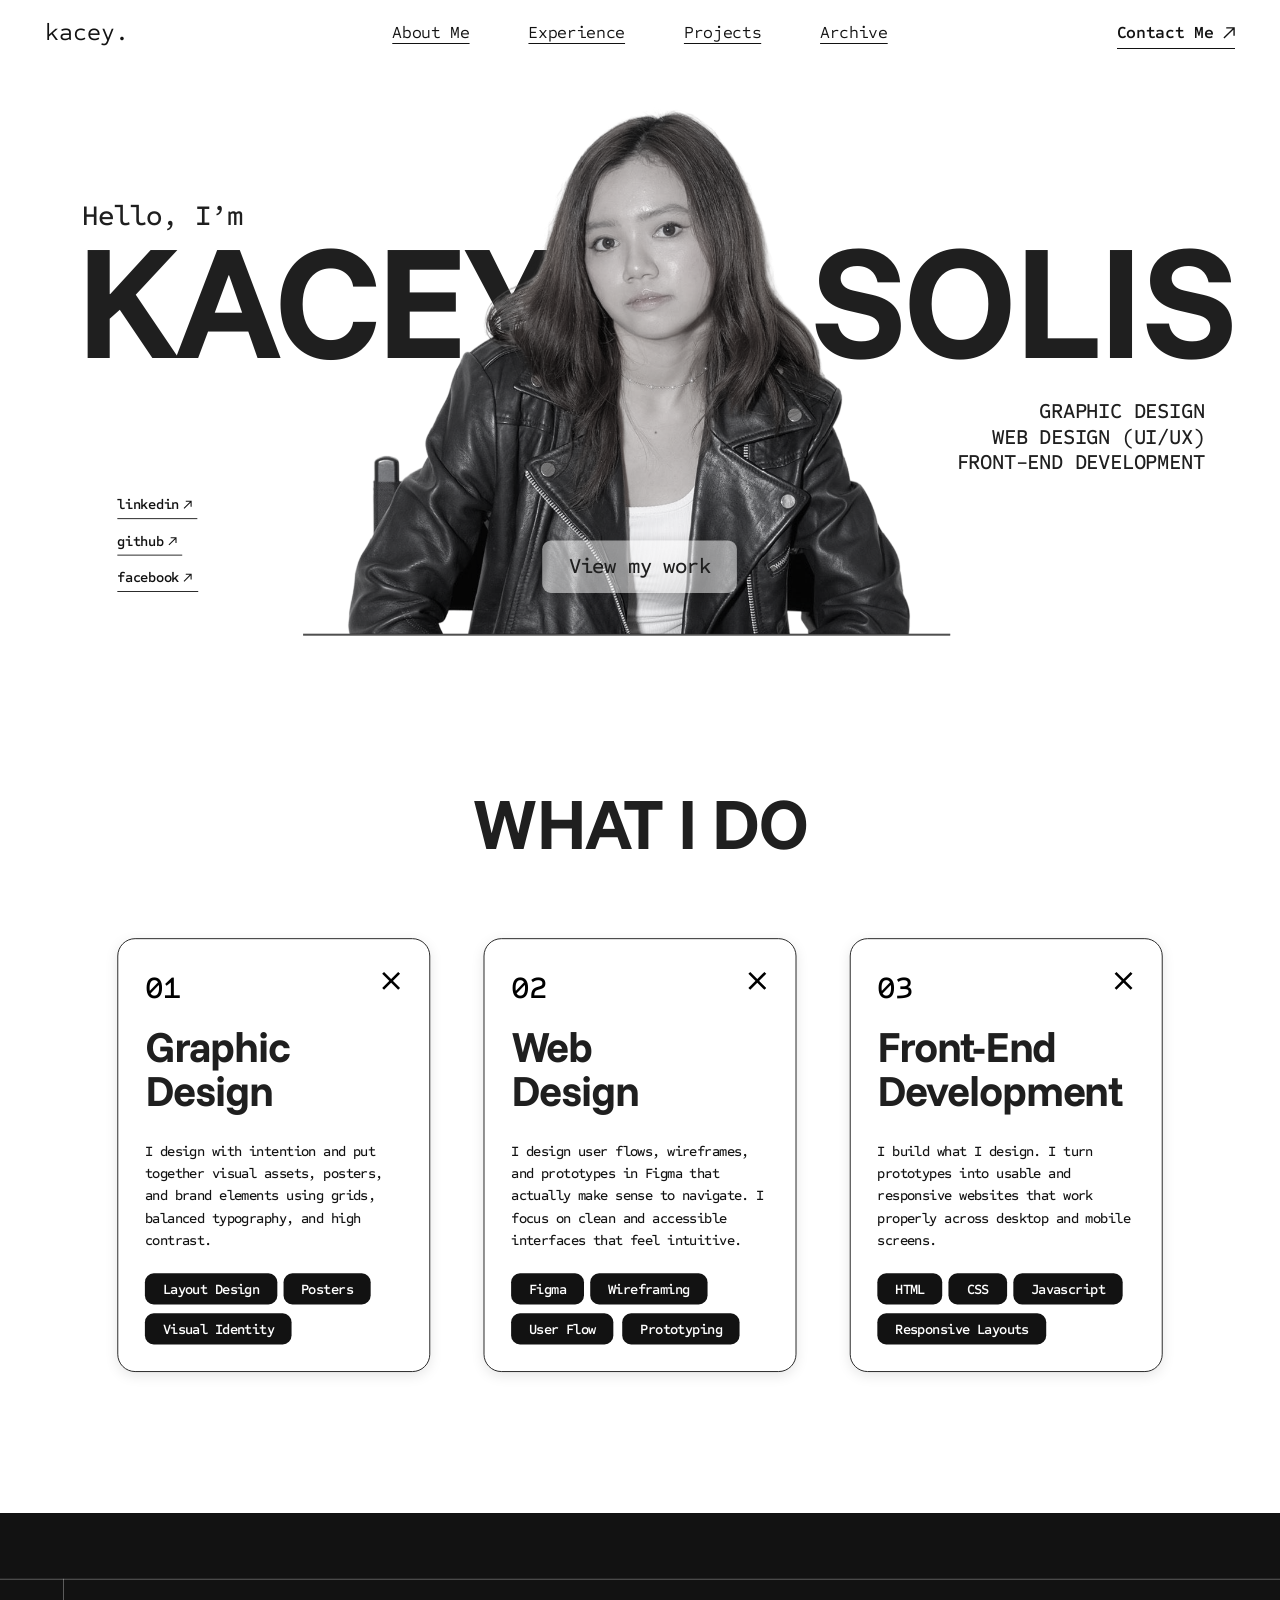
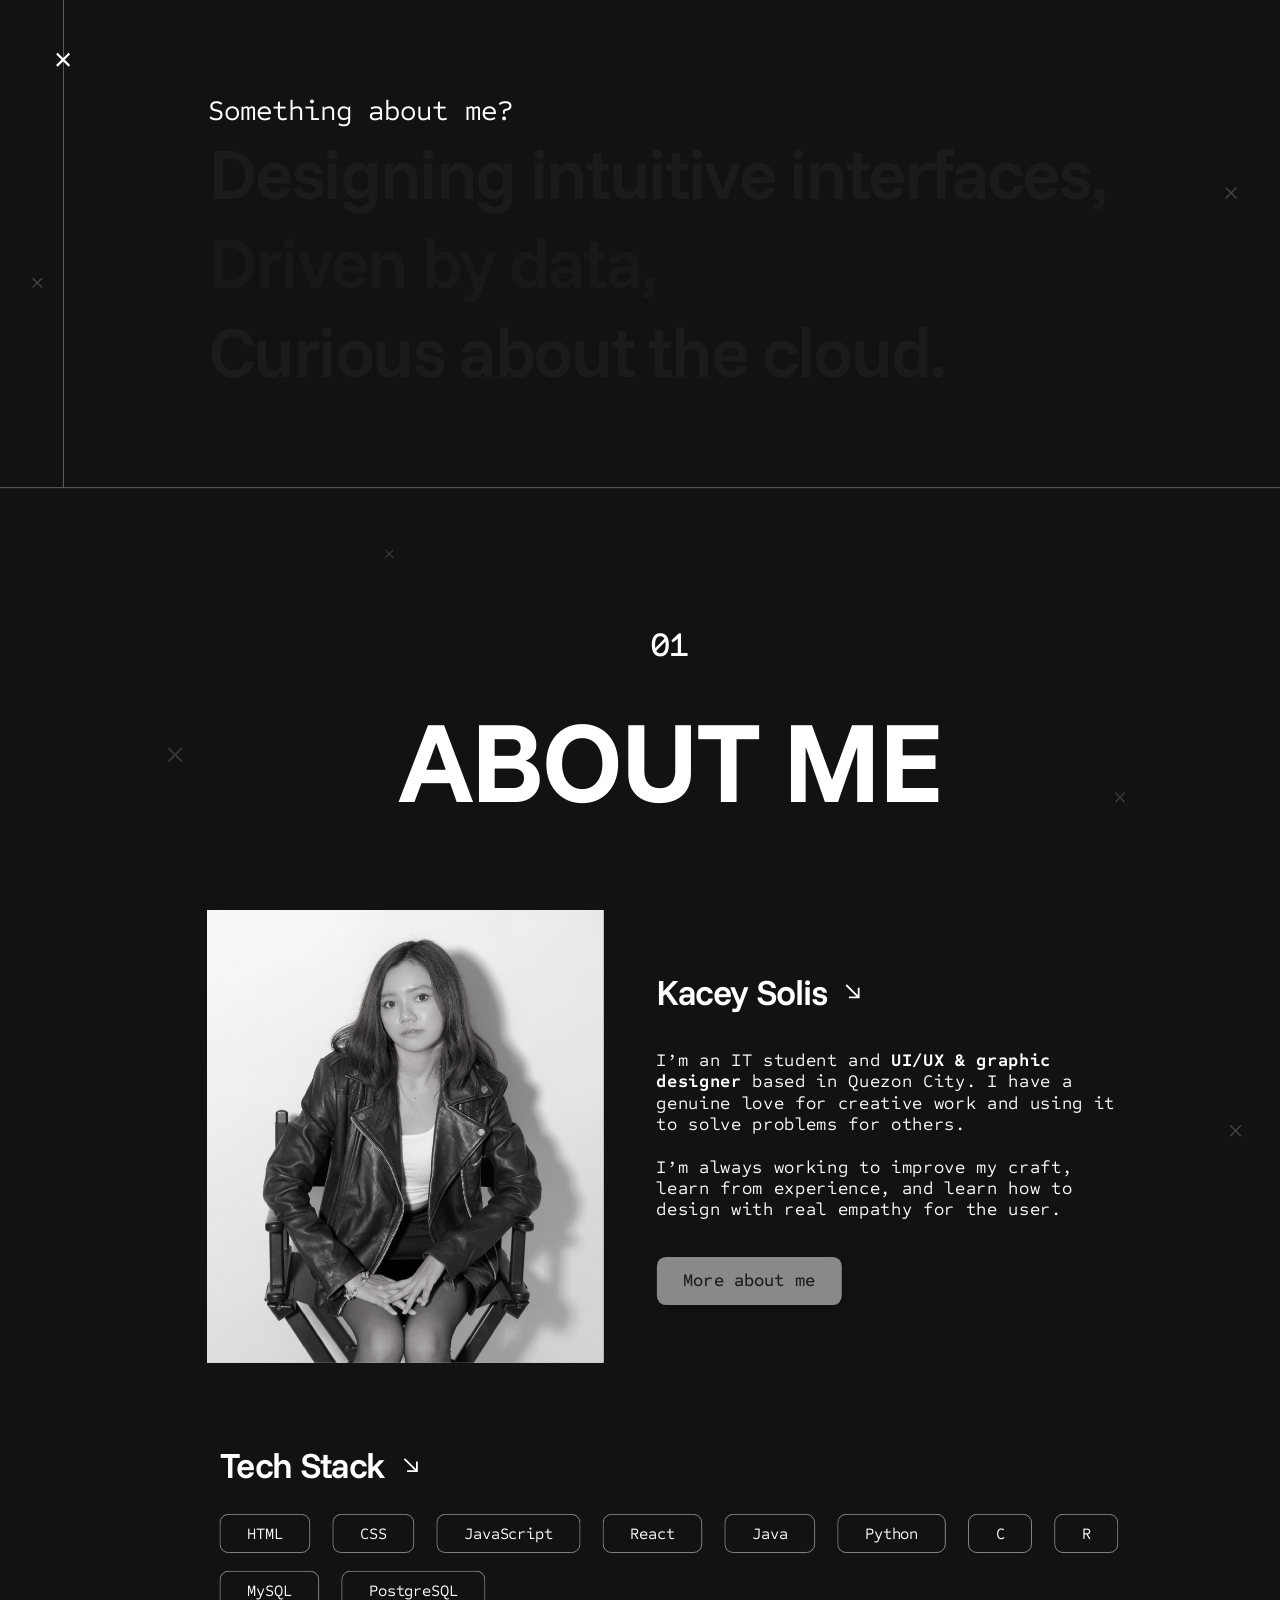
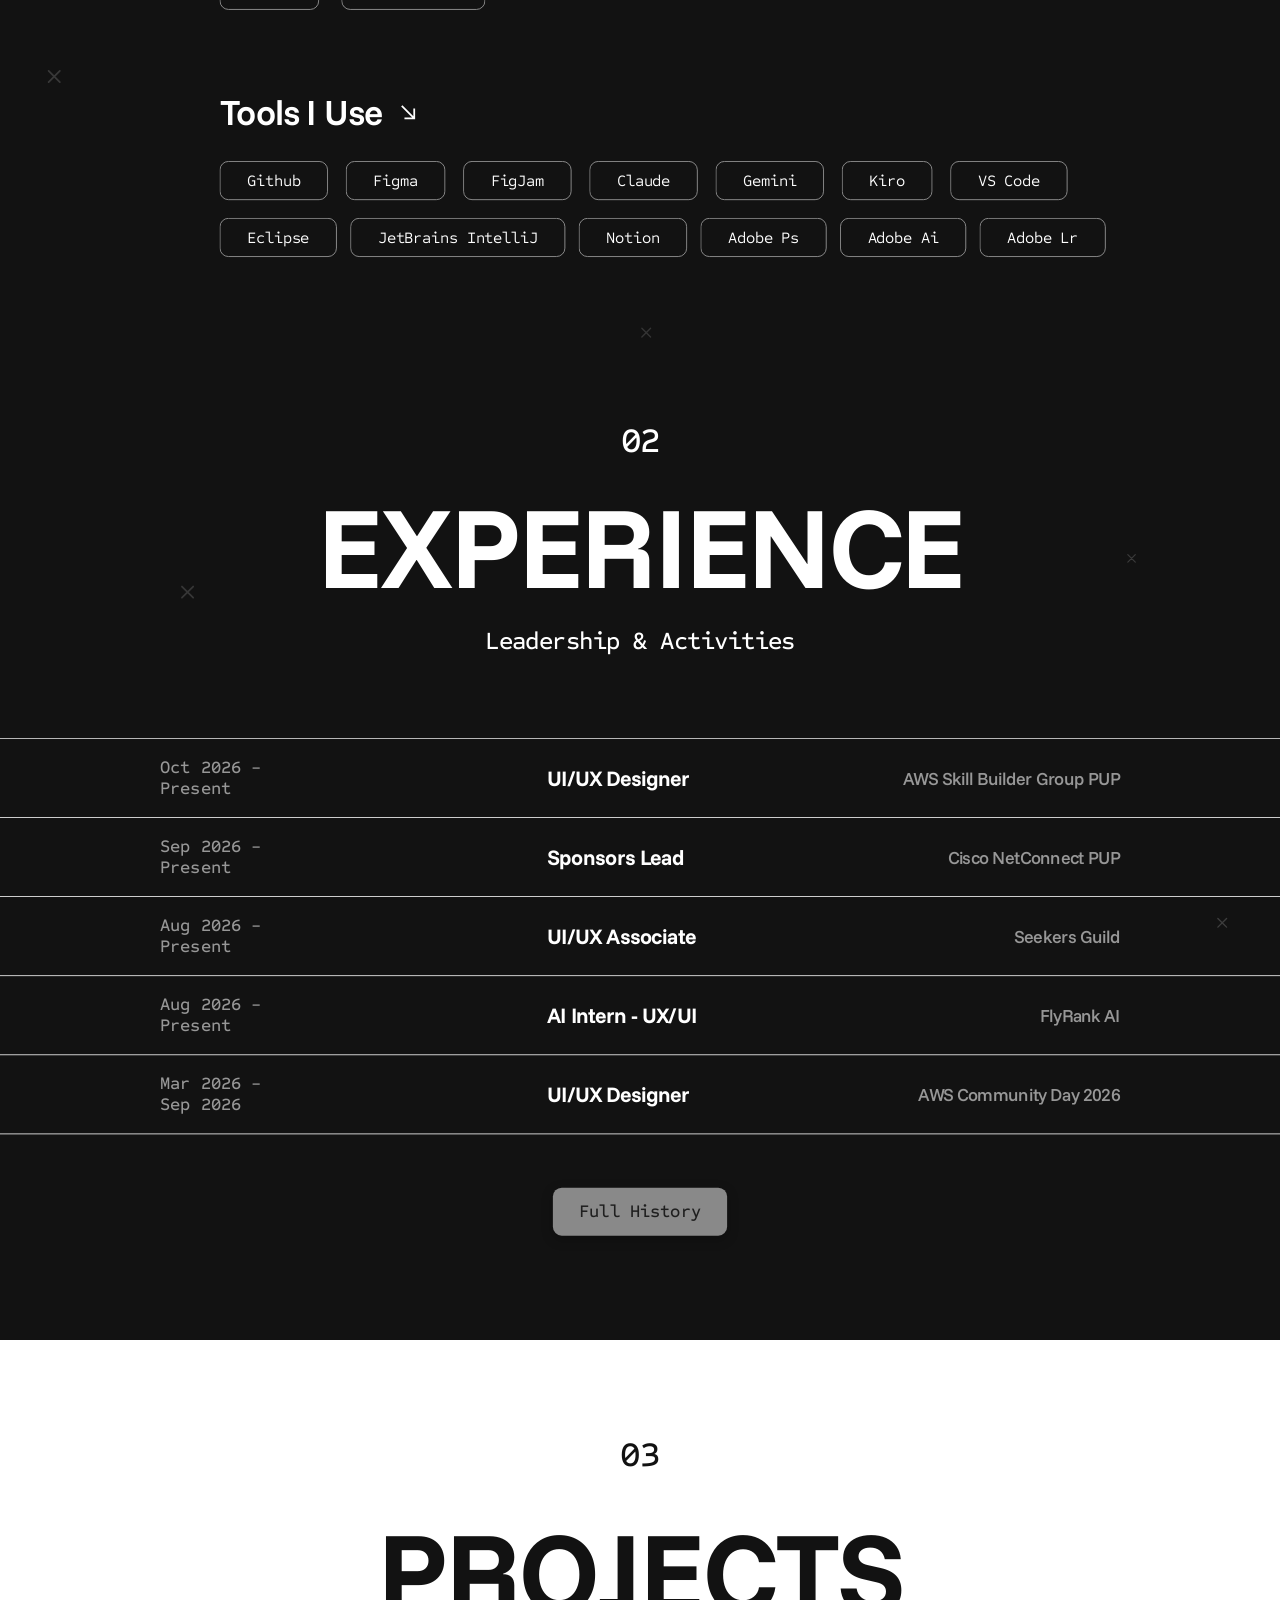
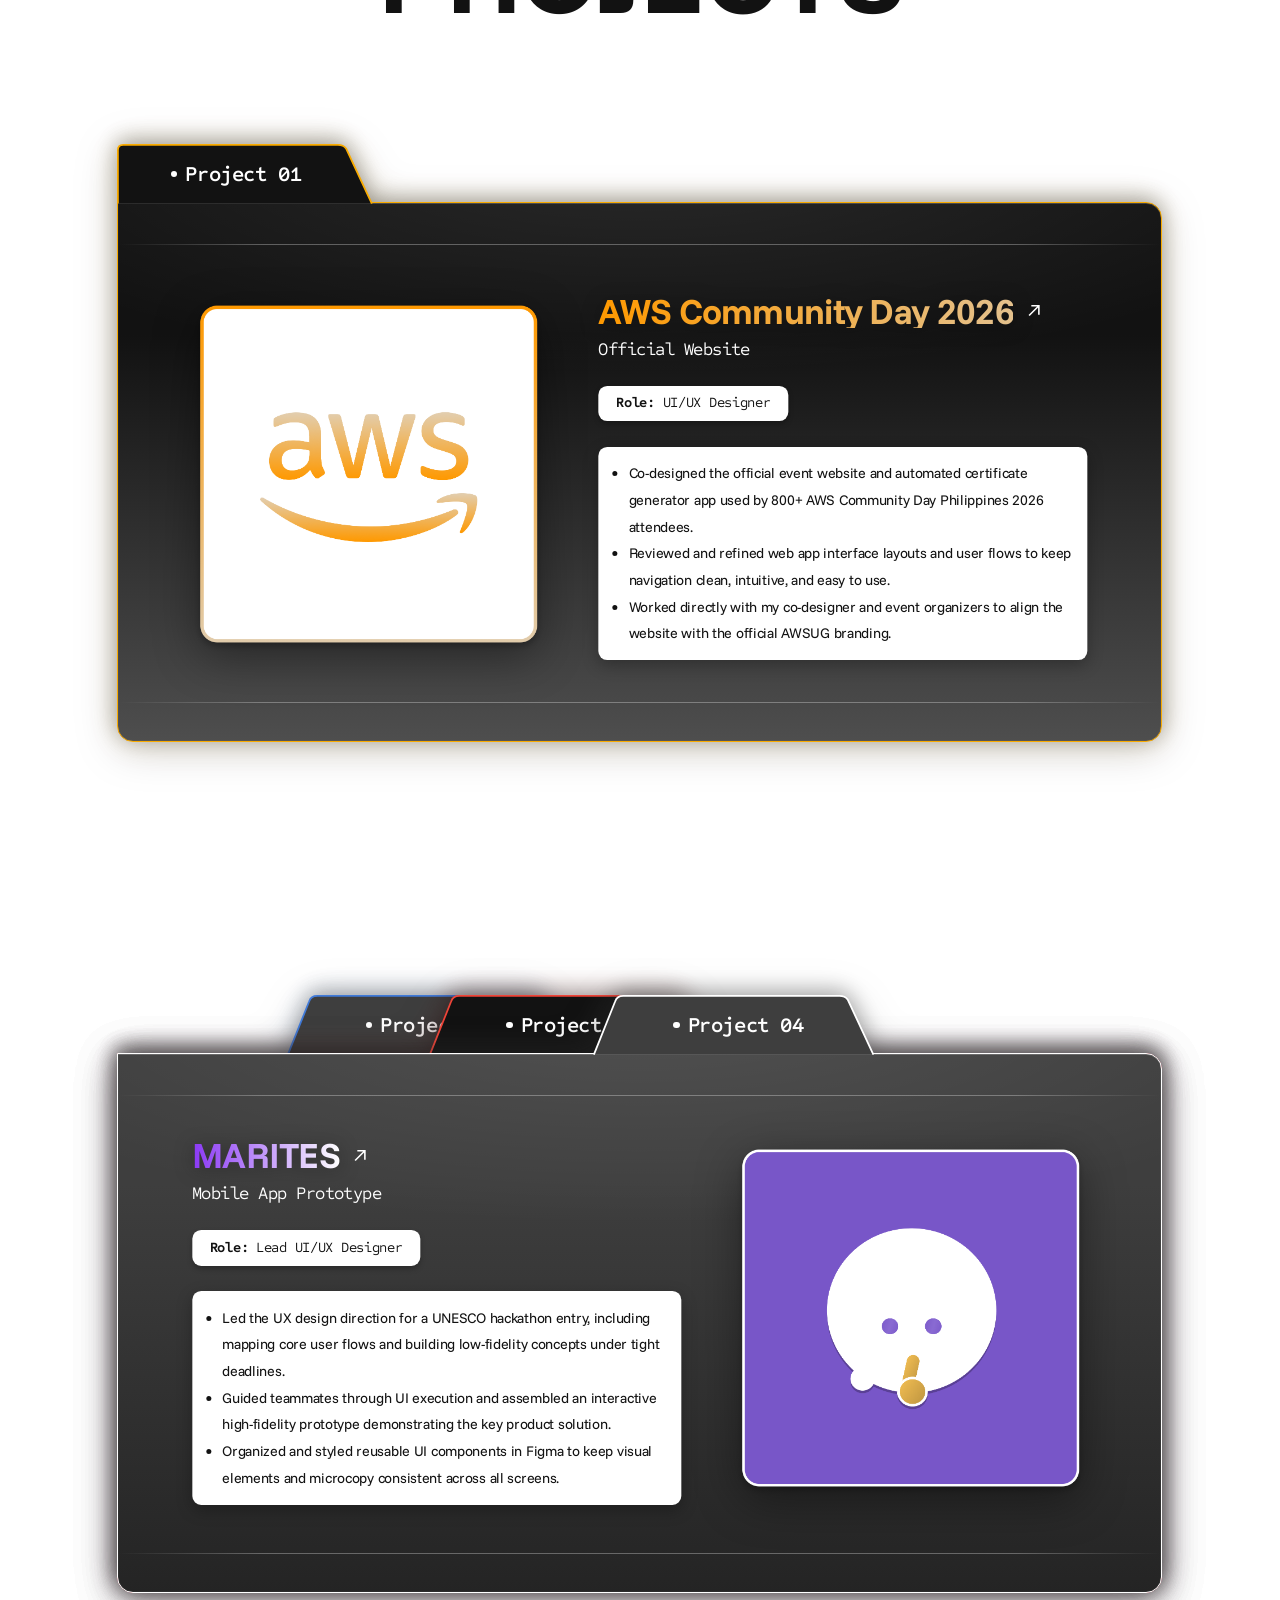
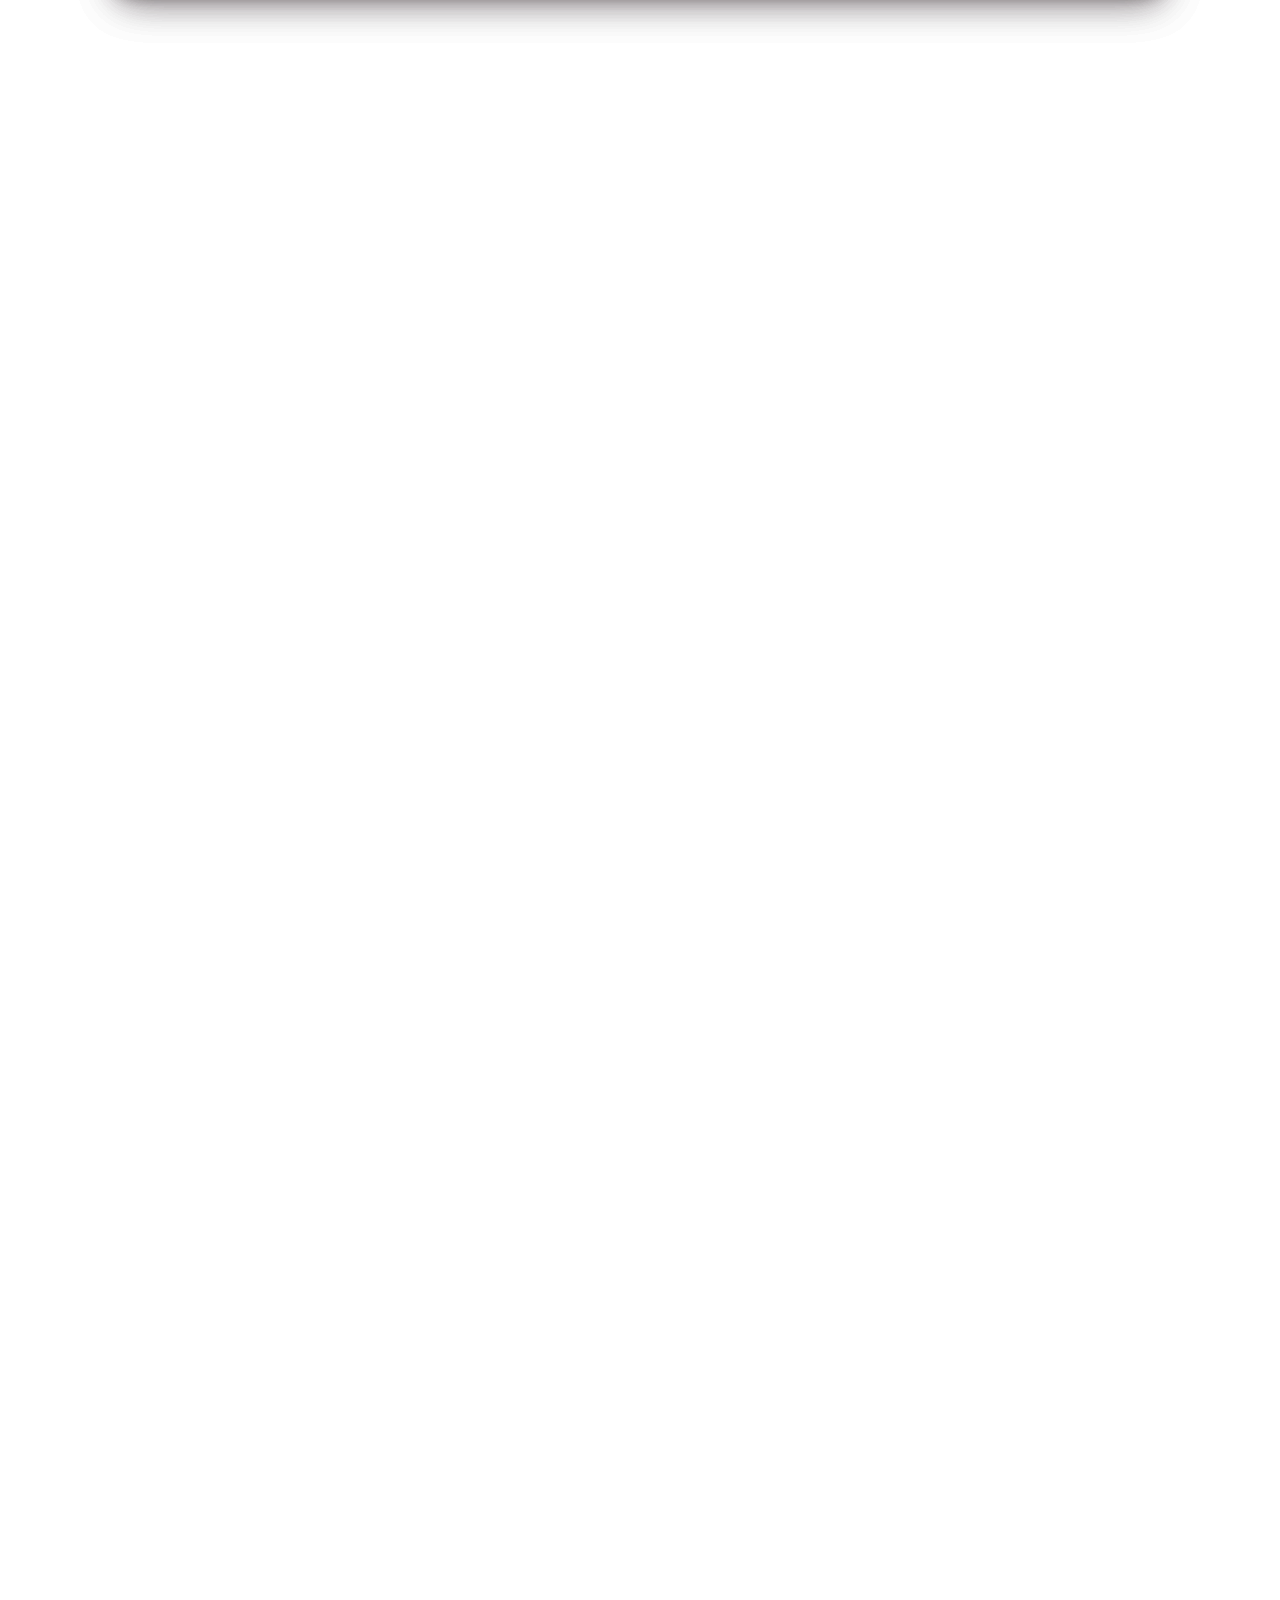
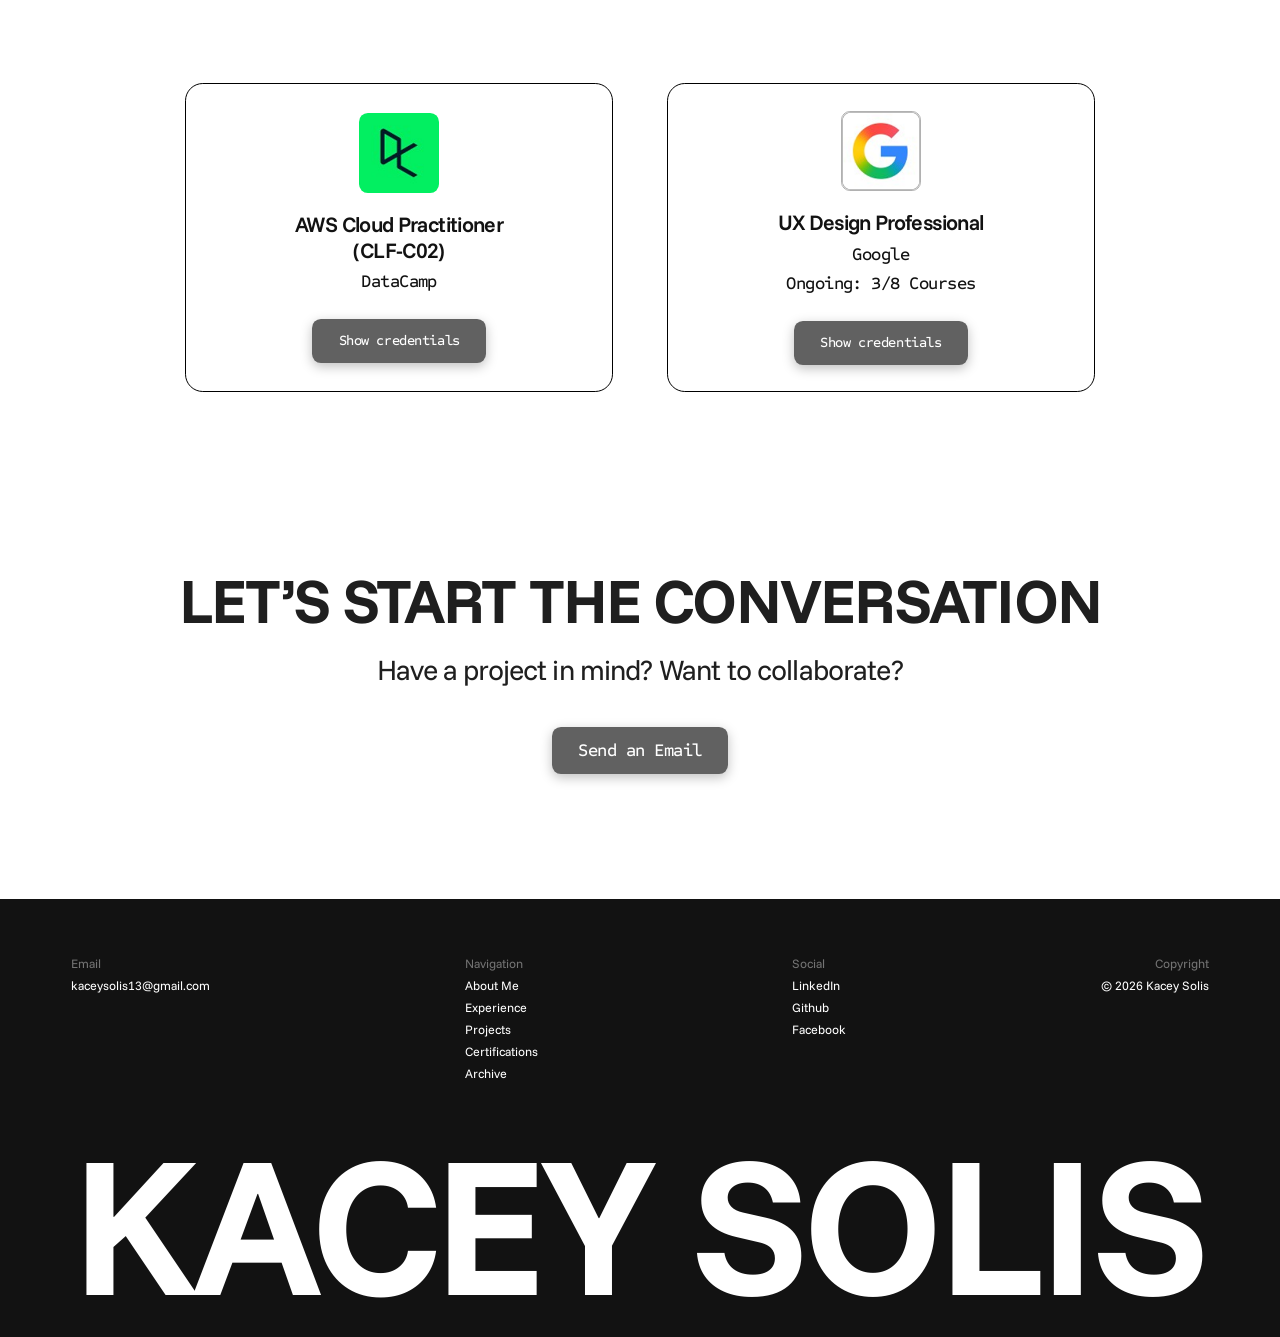
==== index.html @ 4a0383ea "Initial commit" ====
<!DOCTYPE html>
<html lang="en">
<head>
<meta charset="UTF-8">
<meta name="viewport" content="width=device-width, initial-scale=1">
<title>Kacey Solis — Portfolio</title>
<link rel="preconnect" href="https://fonts.googleapis.com">
<link rel="preconnect" href="https://fonts.gstatic.com" crossorigin>
<link href="https://fonts.googleapis.com/css2?family=Funnel+Sans:wght@400;500;600;700&family=Sometype+Mono:wght@400;500;600&display=swap" rel="stylesheet">
<link rel="stylesheet" href="styles.css">
<script>document.documentElement.classList.add('js')</script>
</head>
<body>

  <!-- Header: full nav on desktop, hamburger + menu panel on tablet/mobile -->
  <header class="header" id="header">
    <div class="header__bar">
      <a class="logo" href="#top">kacey.</a>
      <nav class="nav" aria-label="Primary">
        <a href="#about">About Me</a>
        <a href="#experience">Experience</a>
        <a href="#projects">Projects</a>
        <a href="archive.html">Archive</a>
      </nav>
      <a class="link-arrow contact" href="#send-email">
        <span class="inner">
          <span class="label">Contact Me</span>
          <svg viewBox="0 0 13 13" fill="none" stroke="#121212" stroke-width="1.5" aria-hidden="true"><path d="M1 12 12 1M3.5 1H12v8.5"/></svg>
        </span>
        <span class="rule"></span>
      </a>
      <button class="menu-toggle" type="button" aria-expanded="false" aria-controls="mobile-menu" aria-label="Open menu">
        <svg class="icon-burger" width="16" height="11" viewBox="0 0 16 11" fill="none" stroke="#121212" stroke-width="1.5" aria-hidden="true"><path d="M0 1h16M0 5.5h16M0 10h16"/></svg>
        <svg class="icon-close" width="11" height="11" viewBox="0 0 11 11" fill="none" stroke="#121212" stroke-width="1.5" aria-hidden="true"><path d="M1 1l9 9M10 1l-9 9"/></svg>
      </button>
    </div>

    <div class="mobile-menu" id="mobile-menu">
      <div class="mobile-menu__inner">
        <div class="mobile-menu__links">
          <a href="#about">About Me</a>
          <a href="#experience">Experience</a>
          <a href="#projects">Projects</a>
          <a href="archive.html">Archive</a>
          <a class="mobile-menu__contact" href="#send-email">
            <span>Contact Me
              <svg viewBox="0 0 10 10" fill="none" stroke="#121212" stroke-width="1.4" aria-hidden="true"><path d="M1 9 9 1M3 1H9v6"/></svg>
            </span>
            <i></i>
          </a>
        </div>
        <div class="mobile-menu__foot">
          <div class="mobile-menu__social">
            <a href="#linkedin">LinkedIn</a><a href="#github">Github</a><a href="#facebook">Facebook</a>
          </div>
          <p class="mobile-menu__copy">© 2026 Kacey Solis</p>
        </div>
      </div>
    </div>
  </header>

  <main>
    <!-- Hero -->
    <div class="stage stage--hero" id="top">
      <section class="frame hero" data-node-id="3:2">
        <div class="intro">
          <div class="name">
            <p>KACEY&nbsp;</p>
            <p>SOLIS</p>
          </div>
          <div class="roles">
            <p>GRAPHIC DESIGN</p>
            <p>WEB DESIGN (UI/UX)</p>
            <p>FRONT-END DEVELOPMENT</p>
          </div>
          <p class="hello">Hello, I’m</p>
        </div>

        <div class="picture">
          <img src="assets/picture.png" alt="Portrait of Kacey Solis">
        </div>

        <a class="cta" href="#what-i-do">View my work</a>

        <div class="socials">
          <a class="link-arrow" href="#linkedin"><span class="inner"><span class="label">linkedin</span><svg viewBox="0 0 10 10" fill="none" stroke="#121212" stroke-width="1.2" aria-hidden="true"><path d="M1 9 9 1M3 1H9v6"/></svg></span><span class="rule" style="width:90px"></span></a>
          <a class="link-arrow" href="#github"><span class="inner"><span class="label">github</span><svg viewBox="0 0 10 10" fill="none" stroke="#121212" stroke-width="1.2" aria-hidden="true"><path d="M1 9 9 1M3 1H9v6"/></svg></span><span class="rule" style="width:73px"></span></a>
          <a class="link-arrow" href="#facebook"><span class="inner"><span class="label">facebook</span><svg viewBox="0 0 10 10" fill="none" stroke="#121212" stroke-width="1.2" aria-hidden="true"><path d="M1 9 9 1M3 1H9v6"/></svg></span><span class="rule" style="width:91px"></span></a>
        </div>
      </section>
    </div>

    <!-- What I Do -->
    <div class="stage stage--what" id="what-i-do">
      <section class="frame what" data-node-id="22:81">
        <div class="what__content">
          <h2 class="what__title">WHAT I DO</h2>
          <div class="what__cards">
            <article class="card">
              <svg class="card__close" viewBox="0 0 24 24" fill="none" stroke="#000" stroke-width="3" aria-hidden="true"><path d="M3 3 21 21M21 3 3 21"/></svg>
              <div class="card__head"><p class="card__num">01</p><h3 class="card__title"><span>Graphic</span><span>Design</span></h3></div>
              <div class="card__body"><p class="card__text">I design with intention and put together visual assets, posters, and brand elements using grids, balanced typography, and high contrast.</p><div class="tags"><div class="tags__row"><span class="tag">Layout Design</span><span class="tag">Posters</span></div><div class="tags__row"><span class="tag">Visual Identity</span></div></div></div>
            </article>
            <article class="card">
              <svg class="card__close" viewBox="0 0 24 24" fill="none" stroke="#000" stroke-width="3" aria-hidden="true"><path d="M3 3 21 21M21 3 3 21"/></svg>
              <div class="card__head"><p class="card__num">02</p><h3 class="card__title"><span>Web</span><span>Design</span></h3></div>
              <div class="card__body"><p class="card__text">I design user flows, wireframes, and prototypes in Figma that actually make sense to navigate. I focus on clean and accessible interfaces that feel intuitive.</p><div class="tags"><div class="tags__row"><span class="tag">Figma</span><span class="tag">Wireframing</span></div><div class="tags__row tags__row--wide"><span class="tag">User Flow</span><span class="tag">Prototyping</span></div></div></div>
            </article>
            <article class="card">
              <svg class="card__close" viewBox="0 0 24 24" fill="none" stroke="#000" stroke-width="3" aria-hidden="true"><path d="M3 3 21 21M21 3 3 21"/></svg>
              <div class="card__head"><p class="card__num">03</p><h3 class="card__title"><span>Front-End</span><span>Development</span></h3></div>
              <div class="card__body"><p class="card__text">I build what I design. I turn prototypes into usable and responsive websites that work properly across desktop and mobile screens.</p><div class="tags"><div class="tags__row"><span class="tag">HTML</span><span class="tag">CSS</span><span class="tag">Javascript</span></div><div class="tags__row"><span class="tag">Responsive Layouts</span></div></div></div>
            </article>
          </div>
        </div>
      </section>
    </div>

    <!-- About Me & Experience -->
    <div class="stage stage--about">
      <section class="frame about-exp" data-node-id="27:181">
        <div class="fx" aria-hidden="true">
          <svg class="fx__x fx__x--edge" style="--x:2.4%;--y:12%;--z:14px;--o:0.22;--dx:10px;--dy:38px;--r:90deg;--d:19s;--dl:-3s" viewBox="0 0 10 10" fill="none" stroke="currentColor" stroke-width="1.1" stroke-linecap="round"><path d="M1.5 1.5 8.5 8.5M8.5 1.5 1.5 8.5"/></svg>
          <svg class="fx__x fx__x--edge" style="--x:95.6%;--y:9%;--z:16px;--o:0.2;--dx:-10px;--dy:44px;--r:-120deg;--d:23s;--dl:-9s" viewBox="0 0 10 10" fill="none" stroke="currentColor" stroke-width="1.1" stroke-linecap="round"><path d="M1.5 1.5 8.5 8.5M8.5 1.5 1.5 8.5"/></svg>
          <svg class="fx__x fx__x--mid" style="--x:30%;--y:21%;--z:12px;--o:0.16;--dx:26px;--dy:-22px;--r:180deg;--d:21s;--dl:-6s" viewBox="0 0 10 10" fill="none" stroke="currentColor" stroke-width="1.1" stroke-linecap="round"><path d="M1.5 1.5 8.5 8.5M8.5 1.5 1.5 8.5"/></svg>
          <svg class="fx__x fx__x--mid" style="--x:13%;--y:27.5%;--z:20px;--o:0.14;--dx:-24px;--dy:30px;--r:120deg;--d:26s;--dl:-12s" viewBox="0 0 10 10" fill="none" stroke="currentColor" stroke-width="1.1" stroke-linecap="round"><path d="M1.5 1.5 8.5 8.5M8.5 1.5 1.5 8.5"/></svg>
          <svg class="fx__x fx__x--mid" style="--x:87%;--y:29%;--z:14px;--o:0.18;--dx:22px;--dy:-34px;--r:-90deg;--d:18s;--dl:-2s" viewBox="0 0 10 10" fill="none" stroke="currentColor" stroke-width="1.1" stroke-linecap="round"><path d="M1.5 1.5 8.5 8.5M8.5 1.5 1.5 8.5"/></svg>
          <svg class="fx__x fx__x--edge" style="--x:96%;--y:40%;--z:16px;--o:0.2;--dx:-10px;--dy:36px;--r:140deg;--d:24s;--dl:-14s" viewBox="0 0 10 10" fill="none" stroke="currentColor" stroke-width="1.1" stroke-linecap="round"><path d="M1.5 1.5 8.5 8.5M8.5 1.5 1.5 8.5"/></svg>
          <svg class="fx__x fx__x--edge" style="--x:3.6%;--y:58%;--z:18px;--o:0.16;--dx:12px;--dy:-40px;--r:-150deg;--d:27s;--dl:-8s" viewBox="0 0 10 10" fill="none" stroke="currentColor" stroke-width="1.1" stroke-linecap="round"><path d="M1.5 1.5 8.5 8.5M8.5 1.5 1.5 8.5"/></svg>
          <svg class="fx__x fx__x--mid" style="--x:50%;--y:66.5%;--z:14px;--o:0.14;--dx:34px;--dy:20px;--r:90deg;--d:22s;--dl:-5s" viewBox="0 0 10 10" fill="none" stroke="currentColor" stroke-width="1.1" stroke-linecap="round"><path d="M1.5 1.5 8.5 8.5M8.5 1.5 1.5 8.5"/></svg>
          <svg class="fx__x fx__x--mid" style="--x:14%;--y:75%;--z:18px;--o:0.15;--dx:-26px;--dy:-26px;--r:160deg;--d:25s;--dl:-11s" viewBox="0 0 10 10" fill="none" stroke="currentColor" stroke-width="1.1" stroke-linecap="round"><path d="M1.5 1.5 8.5 8.5M8.5 1.5 1.5 8.5"/></svg>
          <svg class="fx__x fx__x--mid" style="--x:88%;--y:74%;--z:12px;--o:0.17;--dx:24px;--dy:28px;--r:-110deg;--d:20s;--dl:-1s" viewBox="0 0 10 10" fill="none" stroke="currentColor" stroke-width="1.1" stroke-linecap="round"><path d="M1.5 1.5 8.5 8.5M8.5 1.5 1.5 8.5"/></svg>
          <svg class="fx__x fx__x--edge" style="--x:95%;--y:86%;--z:14px;--o:0.18;--dx:-10px;--dy:-34px;--r:100deg;--d:23s;--dl:-16s" viewBox="0 0 10 10" fill="none" stroke="currentColor" stroke-width="1.1" stroke-linecap="round"><path d="M1.5 1.5 8.5 8.5M8.5 1.5 1.5 8.5"/></svg>
        </div>

        <div class="statement">
          <p class="statement__eyebrow">Something about me?</p>
          <h2 class="statement__title" data-reveal>
            <span class="line">Designing intuitive interfaces,</span>
            <span class="line line--muted">Driven by data,</span>
            <span class="line">Curious about the cloud.</span>
          </h2>
        </div>

        <div class="rule-h rule-h--top"></div>
        <div class="rule-h rule-h--bottom"></div>
        <div class="rule-v rule-v--left"></div>
        <svg class="mark-x" viewBox="0 0 22 22" fill="none" stroke="#fff" stroke-width="2.5" aria-hidden="true"><path d="M4 4 18 18M18 4 4 18"/></svg>

        <div class="about" id="about">
          <header class="section-head">
            <p class="section-head__num">01</p>
            <h2 class="section-head__title js-split" data-split>ABOUT ME</h2>
          </header>

          <div class="about__row">
            <div class="about__photo">
              <!-- Export node 27:185 from Figma to assets/about.png -->
              <img src="assets/about.png" alt="Kacey Solis seated in a director’s chair">
            </div>
            <div class="about__who">
              <div class="subhead"><h3 class="subhead__text">Kacey Solis</h3><svg class="subhead__arrow" viewBox="0 0 18 18" fill="none" stroke="#fff" stroke-width="2" aria-hidden="true"><path d="M2 2 16 16M16 5v11H5"/></svg></div>
              <div class="about__bio"><p>I’m an IT student and <strong>UI/UX &amp; graphic designer</strong> based in Quezon City. I have a genuine love for creative work and using it to solve problems for others.</p><p>&#8203;</p><p>I’m always working to improve my craft, learn from experience, and learn how to design with real empathy for the user.</p></div>
              <a class="btn-glass" href="more-about-me.html">More about me</a>
            </div>
          </div>

          <div class="about__stacks">
          <div class="stack">
            <div class="subhead"><h3 class="subhead__text">Tech Stack</h3><svg class="subhead__arrow" viewBox="0 0 18 18" fill="none" stroke="#fff" stroke-width="2" aria-hidden="true"><path d="M2 2 16 16M16 5v11H5"/></svg></div>
            <div class="chips">
              <div class="chips__row"><span class="chip">HTML</span><span class="chip">CSS</span><span class="chip">JavaScript</span><span class="chip">React</span><span class="chip">Java</span><span class="chip">Python</span><span class="chip">C</span><span class="chip">R</span></div>
              <div class="chips__row"><span class="chip">MySQL</span><span class="chip">PostgreSQL</span></div>
            </div>
          </div>

          <div class="stack">
            <div class="subhead"><h3 class="subhead__text">Tools I Use</h3><svg class="subhead__arrow" viewBox="0 0 18 18" fill="none" stroke="#fff" stroke-width="2" aria-hidden="true"><path d="M2 2 16 16M16 5v11H5"/></svg></div>
            <div class="chips chips--tools">
              <div class="chips__row"><span class="chip">Github</span><span class="chip">Figma</span><span class="chip">FigJam</span><span class="chip">Claude</span><span class="chip">Gemini</span><span class="chip">Kiro</span><span class="chip">VS Code</span></div>
              <div class="chips__row"><span class="chip">Eclipse</span><span class="chip">JetBrains IntelliJ</span><span class="chip">Notion</span><span class="chip">Adobe Ps</span><span class="chip">Adobe Ai</span><span class="chip">Adobe Lr</span></div>
            </div>
          </div>
          </div>
        </div>

        <div class="experience" id="experience">
          <div class="experience__top">
            <div class="experience__head">
              <p class="section-head__num">02</p>
              <div class="experience__titles">
                <h2 class="section-head__title js-split" data-split>EXPERIENCE</h2>
                <p class="experience__sub">Leadership &amp; Activities</p>
              </div>
            </div>
            <div class="exp-list">
              <div class="exp-row"><div class="exp-row__main"><p class="exp-row__date">Oct 2026 - Present</p><p class="exp-row__role">UI/UX Designer</p></div><p class="exp-row__org">AWS Skill Builder Group PUP</p></div>
              <div class="exp-row"><div class="exp-row__main"><p class="exp-row__date">Sep 2026 - Present</p><p class="exp-row__role">Sponsors Lead</p></div><p class="exp-row__org">Cisco NetConnect PUP</p></div>
              <div class="exp-row"><div class="exp-row__main"><p class="exp-row__date">Aug 2026 - Present</p><p class="exp-row__role">UI/UX Associate</p></div><p class="exp-row__org">Seekers Guild</p></div>
              <div class="exp-row"><div class="exp-row__main"><p class="exp-row__date">Aug 2026 - Present</p><p class="exp-row__role">AI Intern - UX/UI</p></div><p class="exp-row__org">FlyRank AI</p></div>
              <div class="exp-row"><div class="exp-row__main"><p class="exp-row__date">Mar 2026 - <br class="date-br">Sep 2026</p><p class="exp-row__role">UI/UX Designer</p></div><p class="exp-row__org">AWS Community Day 2026</p></div>
            </div>
          </div>
          <a class="btn-glass" href="full-history.html">Full History</a>
        </div>
      </section>
    </div>

    <!-- Projects · Certifications · Contact -->
    <section class="proj" id="projects">
      <div class="proj__in">

        <div class="proj__top">
          <header class="proj__head">
            <p class="proj__num">03</p>
            <h2 class="proj__title js-split" data-split>PROJECTS</h2>
          </header>

          <div class="folders-track" id="folders-track">
            <div class="folders-pin">
        <article class="folder f1 reveal-tab" data-i="1"
          style="--z:1;--tl:0;--tw:287.673;--lo:41;--bc:#f9ab00;--tf:#121212;--bg:linear-gradient(to bottom,#121212 24.507%,#787878 153.04%);--tg:linear-gradient(90deg,#f90,#e4c18d)">
          <div class="folder__body">
            <i class="folder__line folder__line--t"></i><i class="folder__line folder__line--b"></i>
            <div class="folder__content">
              <div class="art art--aws"><img class="art__tile" src="assets/awscd.png" alt="AWS Community Day logo"></div>
              <div class="folder__text">
                <div class="folder__head">
                  <div class="folder__titles">
                    <a class="folder__title" href="https://community.awsug.ph/2026/manila.html" target="_blank" rel="noopener"><span class="folder__title-text">AWS Community Day 2026</span><svg class="folder__go" viewBox="0 0 15 15" fill="none" stroke="currentColor" stroke-width="1.8" aria-hidden="true"><path d="M2 13 13 2M4.5 2H13v10"/></svg></a>
                    <p class="folder__sub">Official Website</p>
                  </div>
                  <p class="folder__role"><b>Role:</b> UI/UX Designer</p>
                </div>
                <div class="folder__panel"><ul class="folder__list"><li>Co-designed the official event website and automated certificate generator app used by 800+ AWS Community Day Philippines 2026 attendees.</li><li>Reviewed and refined web app interface layouts and user flows to keep navigation clean, intuitive, and easy to use.</li><li>Worked directly with my co-designer and event organizers to align the website with the official AWSUG branding.</li></ul></div>
              </div>
            </div>
          </div>
          <svg class="folder__tab" viewBox="0 0 287.673 67" preserveAspectRatio="none" aria-hidden="true"><path class="tab-fill" d="M1 67 L1 7 Q1 1 7 1 L248.673 1 Q254.673 1 257.673 5 L286.673 67 Z"/><path class="tab-line" d="M1 67 L1 7 Q1 1 7 1 L248.673 1 Q254.673 1 257.673 5 L286.673 67"/></svg>
          <button class="folder__label" type="button" aria-label="Bring Project 01 to the front">Project 01</button>
        </article>
        <article class="folder f2 reveal-tab" data-i="2"
          style="--z:2;--tl:191;--tw:316.43;--lo:69;--bc:#407ad8;--tf:#3e3e3e;--bg:linear-gradient(to bottom,#3e3e3e,#000 142.02%);--tg:linear-gradient(90deg,#4285f4 0%,#ea4335 38%,#fbbc04 68%,#34a853 100%)">
          <div class="folder__body">
            <i class="folder__line folder__line--t"></i><i class="folder__line folder__line--b"></i>
            <div class="folder__content">
              <div class="folder__text">
                <div class="folder__head">
                  <div class="folder__titles">
                    <a class="folder__title" href="https://gdgpup.org/" target="_blank" rel="noopener"><span class="folder__title-text">GDG PUP NEXUS</span><svg class="folder__go" viewBox="0 0 15 15" fill="none" stroke="currentColor" stroke-width="1.8" aria-hidden="true"><path d="M2 13 13 2M4.5 2H13v10"/></svg></a>
                    <p class="folder__sub">Official Website</p>
                  </div>
                  <p class="folder__role"><b>Roles:</b> Technical Designer and Design QA</p>
                </div>
                <div class="folder__panel"><ul class="folder__list"><li>Co-designed the GDG on Campus PUP Nexus website and collaborated closely with fellow designers and contributors throughout the project.</li><li>Handled the initial planning, site structure, and user flows alongside fellow team heads to establish a clear direction before designing.</li><li>Did design QA and guided team contributors on layouts and components to keep every screen consistent and aligned with GDG PUP’s official branding.</li></ul></div>
              </div>
              <div class="art art--gdg"><img class="art__tile" src="assets/gdg.png" alt="GDG on Campus PUP Nexus"></div>
            </div>
          </div>
          <svg class="folder__tab" viewBox="0 0 316.43 67" preserveAspectRatio="none" aria-hidden="true"><path class="tab-fill" d="M1 67 L25 7 Q27 1 34 1 L277.43 1 Q283.43 1 286.43 5 L315.43 67 Z"/><path class="tab-line" d="M1 67 L25 7 Q27 1 34 1 L277.43 1 Q283.43 1 286.43 5 L315.43 67"/></svg>
          <button class="folder__label" type="button" aria-label="Bring Project 02 to the front">Project 02</button>
        </article>
        <article class="folder f3 reveal-tab folder--center" data-i="3"
          style="--z:3;--tl:351;--tw:316.43;--lo:67;--bc:#ef4438;--tf:#121212;--bg:linear-gradient(to bottom,#121212 24.507%,#787878 153.04%);--tg:linear-gradient(90deg,#ef4438,#f6b934)">
          <div class="folder__body">
            <i class="folder__line folder__line--t"></i><i class="folder__line folder__line--b"></i>
            <div class="folder__content">
              <div class="art art--isk"><img class="art__tile" src="assets/iskount.png" alt="PUP IsKount logo"></div>
              <div class="folder__text">
                <div class="folder__head">
                  <div class="folder__titles">
                    <a class="folder__title" href="pup-iskount.html"><span class="folder__title-text">PUP IsKount</span><svg class="folder__go" viewBox="0 0 15 15" fill="none" stroke="currentColor" stroke-width="1.8" aria-hidden="true"><path d="M2 13 13 2M4.5 2H13v10"/></svg></a>
                    <p class="folder__sub">Mobile App Prototype</p>
                  </div>
                  <p class="folder__role"><b>Role:</b> UI/UX Designer</p>
                </div>
                <div class="folder__panel"><ul class="folder__list"><li>Owned the end-to-end design for an HCI course project, taking user research data from teammates to map out user journeys and site structure.</li><li>Designed and tested low-to-high fidelity wireframes focused on making student expense tracking straightforward and uncluttered.</li><li>Built a fully interactive high-fidelity prototype in Figma for presentation.</li></ul></div>
              </div>
            </div>
          </div>
          <svg class="folder__tab" viewBox="0 0 316.43 67" preserveAspectRatio="none" aria-hidden="true"><path class="tab-fill" d="M1 67 L25 7 Q27 1 34 1 L277.43 1 Q283.43 1 286.43 5 L315.43 67 Z"/><path class="tab-line" d="M1 67 L25 7 Q27 1 34 1 L277.43 1 Q283.43 1 286.43 5 L315.43 67"/></svg>
          <button class="folder__label" type="button" aria-label="Bring Project 03 to the front">Project 03</button>
        </article>
        <article class="folder f4 reveal-tab folder--center" data-i="4"
          style="--z:4;--tl:535;--tw:316.43;--lo:71;--bc:#ffffff;--tf:#3e3e3e;--bg:linear-gradient(to bottom,#3e3e3e 24.507%,#121212 153.04%);--tg:linear-gradient(90deg,#8a38f5,#fff)">
          <div class="folder__body">
            <i class="folder__line folder__line--t"></i><i class="folder__line folder__line--b"></i>
            <div class="folder__content">
              <div class="folder__text">
                <div class="folder__head">
                  <div class="folder__titles">
                    <a class="folder__title" aria-disabled="true"><span class="folder__title-text">MARITES</span><svg class="folder__go" viewBox="0 0 15 15" fill="none" stroke="currentColor" stroke-width="1.8" aria-hidden="true"><path d="M2 13 13 2M4.5 2H13v10"/></svg></a>
                    <p class="folder__sub">Mobile App Prototype</p>
                  </div>
                  <p class="folder__role"><b>Role:</b> Lead UI/UX Designer</p>
                </div>
                <div class="folder__panel"><ul class="folder__list"><li>Led the UX design direction for a UNESCO hackathon entry, including mapping core user flows and building low-fidelity concepts under tight deadlines.</li><li>Guided teammates through UI execution and assembled an interactive high-fidelity prototype demonstrating the key product solution.</li><li>Organized and styled reusable UI components in Figma to keep visual elements and microcopy consistent across all screens.</li></ul></div>
              </div>
              <div class="art art--mar"><img class="art__tile" src="assets/marites.png" alt="Marites logo"></div>
            </div>
          </div>
          <svg class="folder__tab" viewBox="0 0 316.43 67" preserveAspectRatio="none" aria-hidden="true"><path class="tab-fill" d="M1 67 L25 7 Q27 1 34 1 L277.43 1 Q283.43 1 286.43 5 L315.43 67 Z"/><path class="tab-line" d="M1 67 L25 7 Q27 1 34 1 L277.43 1 Q283.43 1 286.43 5 L315.43 67"/></svg>
          <button class="folder__label" type="button" aria-label="Bring Project 04 to the front">Project 04</button>
        </article>
            </div>
          </div>
        </div>

        <div class="certs" id="certifications">
          <header class="certs__head">
            <h2 class="certs__title js-split" data-split>CERTIFICATIONS</h2>
            <p class="certs__sub">Course Credentials</p>
          </header>
          <div class="certs__grid">
            <article class="cert cert--1">
              <div class="cert__top">
                <div class="cert__logo cert__logo--dc" role="img" aria-label="DataCamp logo"></div>
                <div class="cert__text cert__text--narrow">
                  <h3 class="cert__title">AWS Cloud Practitioner<br>(CLF-C02)</h3>
                  <p class="cert__org">DataCamp</p>
                </div>
              </div>
              <a class="btn-dark btn-dark--sm" href="https://www.datacamp.com/completed/statement-of-accomplishment/track/0933173fcce1f3b0feefa9d5052025cf4748b4e5?utm_medium=organic_social&amp;utm_campaign=sharewidget&amp;utm_content=soa" target="_blank" rel="noopener">Show credentials</a>
            </article>
            <article class="cert cert--2">
              <div class="cert__top">
                <div class="cert__logo cert__logo--g" role="img" aria-label="Google logo"></div>
                <div class="cert__text">
                  <h3 class="cert__title">UX Design Professional</h3>
                  <p class="cert__org">Google</p>
                  <p class="cert__org">Ongoing: 3/8 Courses</p>
                </div>
              </div>
              <a class="btn-dark btn-dark--sm" href="https://www.linkedin.com/in/kaceymichaelasolis/details/certifications/" target="_blank" rel="noopener">Show credentials</a>
            </article>
          </div>
        </div>

        <div class="cta-block" id="send-email">
          <div class="cta-block__text">
            <h2 class="cta-block__title">LET’S START THE CONVERSATION</h2>
            <p class="cta-block__sub">Have a project in mind? Want to collaborate?</p>
          </div>
          <a class="btn-dark" href="mailto:kaceysolis13@gmail.com">Send an Email</a>
        </div>

      </div>
    </section>
  </main>

  <!-- Footer -->
  <footer class="footer" id="contact">
    <div class="footer__inner">
      <div class="footer__top">
        <div class="footer__cols">
          <div class="footer__col footer__col--nav">
            <p class="footer__label">Navigation</p>
            <a href="#about">About Me</a>
            <a href="#experience">Experience</a>
            <a href="#projects">Projects</a>
            <a href="#certifications">Certifications</a>
            <a href="archive.html">Archive</a>
          </div>
          <div class="footer__col footer__col--social">
            <p class="footer__label">Social</p>
            <a href="#linkedin">LinkedIn</a>
            <a href="#github">Github</a>
            <a href="#facebook">Facebook</a>
          </div>
        </div>
        <div class="footer__col footer__col--email">
          <p class="footer__label">Email</p>
          <a href="mailto:kaceysolis13@gmail.com">kaceysolis13@gmail.com</a>
        </div>
        <div class="footer__col footer__col--copy">
          <p class="footer__label">Copyright</p>
          <p>© 2026 Kacey Solis</p>
        </div>
      </div>
      <p class="footer__name">KACEY SOLIS</p>
    </div>
  </footer>

  <script src="script.js"></script>
</body>
</html>
---- styles.css ----
/* ==========================================================
   Kacey Solis — Portfolio
   ----------------------------------------------------------
   Desktop  (default)         : design frames are laid out at
                                1440px and scaled to the window
                                (--s is set by script.js).
   Tablet   (max-width:1024px): fluid, stacked layouts + mobile
                                header/footer pattern.
   Mobile   (max-width: 390px): single column, smaller type.
   ========================================================== */

:root {
  --ink: #1f1f1f;
  --ink-2: #121212;
  --bg: #ffffff;
  --muted: #737373;
  --mono: 'Sometype Mono', ui-monospace, 'SFMono-Regular', Menlo, monospace;
  --sans: 'Funnel Sans', 'Inter', 'Helvetica Neue', Arial, sans-serif;
  --s: 1;            /* window width / 1440 (desktop scaling) */
  --hdr: 61px;       /* mobile/tablet header height */
  --pad: 40px;       /* horizontal page padding (tablet/mobile) */
}

* { box-sizing: border-box; margin: 0; padding: 0; }
html { scroll-behavior: smooth; }
html, body { background: var(--bg); }
body { overflow-x: hidden; color: var(--ink); }
html.menu-open { overflow: hidden; }
img, svg { max-width: 100%; }
button { font: inherit; color: inherit; background: none; border: 0; cursor: pointer; }

/* ==========================================================
   DESKTOP — scaled frames
   ========================================================== */
.stage { width: 100%; overflow: hidden; }
.stage--hero  { height: calc(715px * var(--s)); }
.stage--what  { height: calc(987px * var(--s)); }
.stage--about { height: calc(3406px * var(--s)); }
.stage--more { height: calc(3157px * var(--s)); }

.frame {
  position: relative;
  width: 1440px;
  background: var(--bg);
  transform: scale(var(--s));
  transform-origin: top left;
}
.hero { height: 715px; }
.what { height: 987px; }
.about-exp { height: 3406px; background: var(--ink-2); color: #fff; }

/* ---------- Header ---------- */
.header {
  position: fixed; top: 0; left: 0; right: 0; z-index: 100;
  background: var(--bg); color: var(--ink-2);
  transition: box-shadow .25s ease;
}
.header.is-scrolled { box-shadow: 0 2px 14px rgba(0, 0, 0, 0.08); }
.header__bar {
  display: grid; grid-template-columns: 1fr auto 1fr; align-items: center;
  padding: max(16px, calc(20px * var(--s))) clamp(24px, 3.5vw, 64px);
}
.logo {
  font-family: var(--mono); font-weight: 400; justify-self: start;
  font-size: max(24px, calc(24px * var(--s))); line-height: 1.2; white-space: nowrap;
  color: inherit; text-decoration: none;
}
.nav {
  display: flex; align-items: center; justify-content: center; gap: clamp(32px, 4.6vw, 84px);
  font-family: var(--mono); font-weight: 400;
  font-size: max(17px, calc(15.5px * var(--s))); letter-spacing: -0.02em; line-height: 30px; white-space: nowrap;
}
.nav a {
  color: inherit; text-decoration: underline; text-underline-position: from-font;
  text-decoration-thickness: 1px; text-underline-offset: 3px;
  transition: text-underline-offset .2s ease, text-decoration-thickness .2s ease, opacity .2s ease, transform .2s ease;
}
.nav a:hover, .nav a:focus-visible { text-underline-offset: 6px; text-decoration-thickness: 2px; transform: translateY(-1px); }
.nav:hover a:not(:hover) { opacity: .45; }

.link-arrow { display: flex; flex-direction: column; align-items: flex-start; color: var(--ink-2); text-decoration: none; }
.link-arrow .inner { display: flex; align-items: center; width: 100%; white-space: nowrap; }
.link-arrow .label { font-family: var(--mono); font-weight: 600; line-height: 30px; }
.link-arrow .rule { height: 0; border-top: 1.5px solid var(--ink-2); }
.link-arrow svg { display: block; flex-shrink: 0; overflow: visible; }
.link-arrow:not(.contact):hover .label { opacity: .7; }

.contact { justify-self: end; }
.contact .inner { gap: 10px; }
.contact .label { font-size: max(17px, calc(16.5px * var(--s))); letter-spacing: -0.02em; transition: transform .2s ease; }
.contact svg { width: 12px; height: 12px; transition: transform .2s ease; }
.contact .rule { width: 100%; transition: border-top-width .2s ease; }
.contact:hover .rule, .contact:focus-visible .rule { border-top-width: 3px; }
.contact:hover .label, .contact:focus-visible .label { transform: translateX(-2px); }
.contact:hover svg, .contact:focus-visible svg { transform: translate(3px, -3px); }

/* mobile-only header parts are hidden on desktop */
.menu-toggle, .mobile-menu { display: none; }

/* ---------- Hero ---------- */
.intro {
  position: absolute; left: 84px; top: 223px; width: 1271px;
  display: flex; flex-direction: column; align-items: flex-end;
  color: var(--ink);
}
.name {
  display: flex; align-items: center; gap: 247px; width: 100%;
  font-family: var(--sans); font-weight: 700;
  font-size: 180px; letter-spacing: -0.03em; line-height: normal; white-space: nowrap;
}
.roles {
  width: 296px; height: 87px;
  font-family: var(--mono); font-weight: 500;
  font-size: 24px; letter-spacing: -0.72px; line-height: normal; text-align: right;
}
.hello {
  position: absolute; top: 0; left: 189px; width: 182px; height: 38px;
  transform: translateX(-100%);
  font-family: var(--mono); font-weight: 500;
  font-size: 32px; letter-spacing: -0.96px; line-height: normal; text-align: right;
}
.picture {
  position: absolute; left: 341px; top: 91px; width: 728px; height: 624px;
  border-bottom: 1px solid var(--ink); pointer-events: none;
}
.picture img { position: absolute; inset: 0; width: 100%; height: 100%; object-fit: cover; object-position: bottom; }

.cta {
  position: absolute; left: 610px; top: 608px;
  display: flex; align-items: center; justify-content: center;
  padding: 15px 30px;
  background: rgba(255, 255, 255, 0.5);
  border: 0; border-radius: 10px;
  box-shadow: 0 4px 13.5px rgba(0, 0, 0, 0.25);
  font-family: var(--mono); font-weight: 500;
  font-size: 24px; letter-spacing: -0.72px; line-height: normal;
  color: var(--ink); text-decoration: none; white-space: nowrap;
  transition: background .2s ease, transform .2s ease;
}
.cta:hover { background: rgba(255, 255, 255, 0.8); transform: translateY(-2px); }
.cta:focus-visible { outline: 2px solid var(--ink); outline-offset: 3px; }

.socials {
  position: absolute; left: 132px; top: 553px;
  display: flex; flex-direction: column; align-items: flex-start; gap: 10px;
}
.socials .inner { gap: 5px; }
.socials .label { font-size: 16px; letter-spacing: -0.32px; }
.socials svg { width: 10px; height: 10px; }

/* Hero entrance */
@keyframes fall-in {
  from { transform: translateY(-720px); opacity: 0; }
  to   { transform: translateY(0);      opacity: 1; }
}
.picture, .intro, .socials, .cta { animation: fall-in 1.6s cubic-bezier(0.22, 1, 0.36, 1) backwards; }
.picture { animation-delay: 0.10s; }
.intro   { animation-delay: 0.30s; }
.socials { animation-delay: 0.55s; }
.cta     { animation-delay: 0.75s; }

/* ---------- What I Do ---------- */
.what__content {
  position: absolute; left: 107px; top: 159.5px; width: 1226px;   /* vertically centred in the 987px frame */
  display: flex; flex-direction: column; align-items: center; gap: 80px;
}
.what__title {
  font-family: var(--sans); font-weight: 700;
  font-size: 80px; line-height: 100px; letter-spacing: -0.03em;
  color: var(--ink); white-space: nowrap;
}
.what__cards { display: flex; align-items: center; justify-content: center; gap: 60px; width: 100%; }

.card {
  position: relative; container-type: inline-size;
  width: 352px;
  display: flex; flex-direction: column; align-items: center; justify-content: center; gap: 30px;
  padding: 20px 30px 30px;
  border: 1.5px solid var(--ink-2); border-radius: 20px;
  background: var(--bg);
  box-shadow: 0 4px 14.6px rgba(0, 0, 0, 0.1);
  transition: transform .25s ease, box-shadow .25s ease;
}
.card:hover { transform: translateY(-6px); box-shadow: 0 10px 24px rgba(0, 0, 0, 0.14); }
.card__close { position: absolute; top: 35px; right: 31px; width: 24px; height: 24px; transition: transform .3s ease; }
.card:hover .card__close { transform: rotate(90deg); }

.card__head { display: flex; flex-direction: column; gap: 5px; width: 100%; }
.card__num {
  font-family: var(--mono); font-weight: 500;
  font-size: 12.457cqw; line-height: 1.9444; letter-spacing: -0.03em; color: #000;   /* 36px / 70px */
}
.card__title {
  font-family: var(--sans); font-weight: 700;
  font-size: 16.609cqw; line-height: 1.0417; letter-spacing: -0.03em; color: var(--ink);   /* 48px / 50px */
}
.card__title span { display: block; }
.card__body { display: flex; flex-direction: column; gap: 25px; width: 100%; }
.card__text {
  font-family: var(--mono); font-weight: 500;
  font-size: 16px; line-height: 25px; letter-spacing: -0.64px; color: var(--ink-2);
}
.tags { display: flex; flex-direction: column; gap: 10px; align-items: flex-start; }
.tags__row { display: flex; align-items: center; gap: 7px; }
.tags__row--wide { gap: 10px; }
.tag {
  display: flex; align-items: center; justify-content: center;
  padding: 5px 20px; background: var(--ink-2); border-radius: 10px;
  font-family: var(--mono); font-weight: 600;
  font-size: 16px; line-height: 25px; letter-spacing: -0.64px; color: #fff; white-space: nowrap;
}

/* ---------- About Me & Experience ---------- */
.statement {
  position: absolute; left: 234px; top: 203px; width: 1011px;
  display: flex; flex-direction: column; align-items: flex-start; color: #fff;
}
.statement__eyebrow {
  width: 100%; font-family: var(--mono); font-weight: 400;
  font-size: 32px; line-height: normal; letter-spacing: -0.96px;
}
.statement__title {
  width: 100%; font-family: var(--sans); font-weight: 600;
  font-size: 80px; line-height: 1.25; letter-spacing: -0.03em;
}
.statement__title .line { display: block; }
.statement__title .line--muted { color: #a6a6a6; }
.reveal-word { display: inline; opacity: 0.04; will-change: opacity; }

.rule-h, .rule-v { position: absolute; background: rgba(255, 255, 255, 0.35); }
.rule-h { height: 1px; }
.rule-v { width: 1px; }
.rule-h--top { left: -13px; top: 74px; width: 1501px; }
.rule-h--bottom { left: 0; top: 645.5px; width: 1600px; }
.rule-v--left { left: 71px; top: 74px; height: 572px; }
.mark-x { position: absolute; left: 60px; top: 154px; width: 22px; height: 22px; }

.about {
  position: absolute; left: 134px; top: 804px; width: 1237px;
  display: flex; flex-direction: column; align-items: center; gap: 90px;
  scroll-margin-top: calc(110px * var(--s));
}
.section-head { display: flex; flex-direction: column; align-items: center; gap: 30px; width: 100%; text-align: center; }
.section-head__num {
  width: 100%; height: 38px; text-align: center;
  font-family: var(--mono); font-weight: 500;
  font-size: 40px; line-height: 38px; letter-spacing: -0.03em;
}
.section-head__title {
  width: 100%; font-family: var(--sans); font-weight: 700;
  font-size: 128px; line-height: 1.25; letter-spacing: -0.03em;
}

.about__row { display: flex; align-items: center; gap: 60px; }
.about__photo { position: relative; flex: none; width: 446px; height: 509px; background: #d9d9d9; overflow: hidden; }
.about__photo img { position: absolute; inset: 0; width: 100%; height: 100%; object-fit: cover; object-position: bottom; }
.about__who { display: flex; flex-direction: column; align-items: flex-start; gap: 41px; width: 534px; }

.subhead { display: flex; align-items: center; gap: 20px; }
.subhead__text {
  font-family: var(--sans); font-weight: 600;
  font-size: 40px; line-height: 50px; letter-spacing: -0.03em; color: #fff; white-space: nowrap;
}
.subhead__arrow { width: 18px; height: 18px; flex: none; overflow: visible; }

.about__bio {
  width: 100%; font-family: var(--mono); font-weight: 400;
  font-size: 20px; line-height: 24px; color: #fff; word-break: break-word;
}
.about__bio strong { font-weight: 700; }

.btn-glass {
  display: flex; align-items: center; justify-content: center;
  padding: 15px 30px; background: rgba(255, 255, 255, 0.5); border-radius: 10px;
  box-shadow: 0 4px 13.5px rgba(0, 0, 0, 0.25);
  font-family: var(--mono); font-weight: 500;
  font-size: 20px; line-height: 24px; letter-spacing: -0.6px;
  color: var(--ink); text-decoration: none; white-space: nowrap;
  transition: background .2s ease, transform .2s ease;
}
.btn-glass:hover { background: rgba(255, 255, 255, 0.8); transform: translateY(-2px); }
.btn-glass:focus-visible { outline: 2px solid #fff; outline-offset: 3px; }

.about__stacks { display: flex; flex-direction: column; gap: 90px; width: fit-content; max-width: 100%; }
.stack { display: flex; flex-direction: column; align-items: flex-start; gap: 30px; padding: 0 30px; }
.chips { display: flex; flex-direction: column; align-items: flex-start; gap: 20px; width: 100%; }
.chips__row { display: flex; align-items: center; gap: 25px; }
.chips--tools .chips__row { gap: 20px; }
.chips--tools .chips__row + .chips__row { gap: 15px; }
.chip {
  display: flex; align-items: center; justify-content: center;
  padding: 10px 30px; border: 1px solid #979797; border-radius: 10px;
  font-family: var(--mono); font-weight: 400;
  font-size: 18px; line-height: 22px; color: #fff; white-space: nowrap;
  transition: background .2s ease, border-color .2s ease, color .2s ease;
}
.chip:hover { background: #fff; border-color: #fff; color: var(--ink-2); }

.experience {
  position: absolute; left: 0; top: 2374px; width: 1440px;
  display: flex; flex-direction: column; align-items: center; gap: 60px;
  scroll-margin-top: calc(110px * var(--s));
}
.experience__top { display: flex; flex-direction: column; align-items: center; gap: 90px; width: 100%; }
.experience__head { display: flex; flex-direction: column; align-items: center; gap: 30px; width: 733px; }
.experience__titles { display: flex; flex-direction: column; gap: 20px; width: 100%; }
.experience__titles .section-head__title { height: 138px; line-height: 138px; text-align: center; }
.experience__sub {
  width: 100%; height: 38px; text-align: center;
  font-family: var(--mono); font-weight: 500;
  font-size: 28px; line-height: 38px; letter-spacing: -0.03em;
}
.exp-list { display: flex; flex-direction: column; width: 100%; }
.exp-row {
  display: flex; align-items: center; gap: 200px;
  width: 100%; padding: 20px 180px; border-bottom: 1px solid #e5e5e5;
  transition: background .25s ease;
}
.exp-row:first-child { border-top: 1px solid #e5e5e5; }
.exp-row:hover { background: rgba(255, 255, 255, 0.05); }
.exp-row__main { display: flex; flex: 1 0 0; min-width: 1px; align-items: center; gap: 250px; }
.exp-row__date {
  flex: none; width: 185px; font-family: var(--mono); font-weight: 500;
  font-size: 20px; line-height: 24px; letter-spacing: -0.03em; color: #979797;
}
.exp-row__role {
  flex: 1 0 0; min-width: 1px; font-family: var(--sans); font-weight: 700;
  font-size: 24px; line-height: 30px; letter-spacing: -0.03em; color: #fff;
}
.exp-row__org {
  flex: none; text-align: right; font-family: var(--sans); font-weight: 500;
  font-size: 20px; line-height: 25px; letter-spacing: -0.03em; color: #979797; white-space: nowrap;
}

/* ---------- Footer ---------- */
.footer {
  container-type: inline-size; overflow: clip;
  background: var(--ink-2); color: #fff;
  --fpad: 50px;
  padding: 70px var(--fpad) 40px;
  font-family: var(--sans); font-weight: 400;
}
.footer__inner { display: flex; flex-direction: column; gap: 60px; }
.footer__top { display: flex; justify-content: space-between; align-items: flex-start; gap: 40px; }
.footer__cols { display: flex; gap: 100px; align-items: flex-start; }
.footer__col { display: flex; flex-direction: column; gap: 8px; white-space: nowrap; }
.footer__label { font-size: 14px; line-height: normal; color: var(--muted); }
.footer__col a, .footer__col p:not(.footer__label) { font-size: 16px; line-height: normal; color: #fff; text-decoration: none; }
.footer__col a { transition: opacity .2s ease; }
.footer__col a:hover { opacity: .6; }
.footer__name {
  font-weight: 700; line-height: 1; white-space: nowrap; text-align: center;
  font-size: calc((100cqw - 2 * var(--fpad)) / 6.15);
}

/* ==========================================================
   TABLET — max-width: 1024px
   Fluid stacked layouts, mobile header/footer pattern
   ========================================================== */
@media (max-width: 1024px) {
  :root { --pad: 40px; }

  /* un-scale the frames */
  .stage, .stage--hero, .stage--what, .stage--about, .stage--more { height: auto; overflow: visible; }
  .frame { width: 100%; height: auto; transform: none; }
  .hero, .what, .about-exp, .more { height: auto; }

  /* ----- Header (mobile pattern) ----- */
  .header {
    width: 100%; transform: none;
    border-bottom: 0.5px solid #000;
  }
  .header__bar { display: flex; justify-content: space-between; padding: 20px 25px; }
  .logo { font-size: 20px; }
  .nav, .header__bar > .contact { display: none; }
  .menu-toggle {
    display: flex; align-items: center; justify-content: center;
    width: 32px; height: 32px; margin-right: -8px;
  }
  .menu-toggle svg { display: block; }
  .menu-toggle .icon-close { display: none; }
  .menu-toggle[aria-expanded="true"] .icon-burger { display: none; }
  .menu-toggle[aria-expanded="true"] .icon-close { display: block; }
  .menu-toggle:focus-visible { outline: 2px solid var(--ink-2); outline-offset: 2px; }

  .mobile-menu {
    display: block; overflow: hidden; background: var(--bg);
    max-height: 0; visibility: hidden;
    transition: max-height .4s ease, visibility 0s linear .4s;
  }
  .mobile-menu.is-open {
    max-height: calc(100svh - var(--hdr)); visibility: visible;
    transition: max-height .4s ease, visibility 0s;
  }
  .mobile-menu__inner {
    display: flex; flex-direction: column; justify-content: space-between;
    min-height: min(454px, calc(100svh - var(--hdr)));
    padding: 40px 20px 20px;
  }
  .mobile-menu__links { display: flex; flex-direction: column; align-items: flex-start; gap: 15px; }
  .mobile-menu__links a {
    font-family: var(--sans); font-weight: 600; font-size: 28px; line-height: normal;
    color: var(--ink-2); text-decoration: none;
  }
  .mobile-menu__contact { display: flex; flex-direction: column; align-items: flex-start; }
  .mobile-menu__contact span { display: flex; align-items: center; gap: 10px; }
  .mobile-menu__contact svg { width: 10px; height: 10px; overflow: visible; }
  .mobile-menu__contact i { display: block; width: 169px; height: 0; border-top: 1.5px solid var(--ink-2); }
  .mobile-menu__foot { display: flex; flex-direction: column; align-items: center; gap: 25px; }
  .mobile-menu__social { display: flex; justify-content: center; gap: 31px; font-family: var(--mono); font-size: 16px; }
  .mobile-menu__social a { color: var(--muted); text-decoration: none; }
  .mobile-menu__copy { font-family: var(--sans); font-size: 14px; color: var(--ink-2); }

  /* ----- Hero ----- */
  .hero {
    display: grid; grid-template-columns: minmax(0, 1fr);
    grid-template-areas: "hello" "art" "cta" "roles" "socials";
    min-height: 100svh; align-content: start;
    padding: calc(var(--hdr) + 5vw) var(--pad) 48px;
    overflow: hidden;
  }
  .intro { display: contents; animation: none; }
  .hello, .name, .roles { animation: fall-in 1.6s cubic-bezier(0.22, 1, 0.36, 1) backwards; }
  .hello { animation-delay: .30s; } .name { animation-delay: .35s; } .roles { animation-delay: .6s; }

  .hello {
    grid-area: hello; position: static; transform: none; width: auto; height: auto;
    font-size: clamp(18px, 3.4vw, 32px); text-align: left; margin-bottom: 1vw;
  }
  .name {
    grid-area: art; align-self: start; margin-top: 12%;
    justify-content: space-between; gap: 0; width: 100%;
    font-size: min(12.5vw, 128px); z-index: 1;
  }
  .picture {
    grid-area: art; position: relative; left: auto; top: auto; z-index: 2;
    justify-self: center; width: 62%; height: auto; aspect-ratio: 728 / 624;
  }
  .cta {
    grid-area: cta; position: relative; left: auto; top: auto; z-index: 3;
    justify-self: center; margin-top: -36px;
    font-size: 20px; padding: 13px 26px;
  }
  .roles {
    grid-area: roles; width: auto; height: auto; justify-self: end;
    margin-top: 32px; font-size: clamp(14px, 2.4vw, 20px); letter-spacing: -0.03em;
  }
  .socials {
    grid-area: socials; position: static; flex-direction: row; justify-content: center; gap: 28px;
    margin-top: 36px; animation: none;
  }
  .picture { animation-delay: .1s; }
  .cta { animation-delay: .75s; }

  /* ----- What I Do ----- */
  .what { padding: 100px var(--pad); }
  .what__content { position: static; width: 100%; gap: 56px; }
  .what__title { font-size: clamp(44px, 8vw, 72px); line-height: 1.25; }
  .what__cards { display: grid; grid-template-columns: repeat(3, minmax(0, 1fr)); gap: 24px; align-items: stretch; }
  .card { width: auto; padding: 20px 24px 28px; justify-content: flex-start; }
  .card__body { flex: 1; justify-content: space-between; }
  .card__text { font-size: 15px; line-height: 23px; letter-spacing: -0.03em; }
  .tag { font-size: 14px; line-height: 22px; padding: 4px 14px; }
  .tags { flex-direction: row; flex-wrap: wrap; gap: 8px; }
  .tags__row { display: contents; }
  .card__close { width: 18px; height: 18px; top: 28px; right: 22px; }

  /* ----- About & Experience ----- */
  .about-exp { display: flex; flex-direction: column; }
  .statement {
    position: static; width: 100%;
    padding: calc(var(--hdr) + 72px) var(--pad) 72px;
    border-bottom: 1px solid rgba(255, 255, 255, 0.35);
  }
  .statement__eyebrow { font-size: clamp(16px, 2.6vw, 24px); margin-bottom: 12px; }
  .statement__title { font-size: clamp(32px, 7vw, 64px); }
  .rule-h, .rule-v, .mark-x { display: none; }

  .about, .experience { position: static; width: 100%; scroll-margin-top: 70px; }
  .about { padding: 100px var(--pad) 0; gap: 64px; align-items: stretch; }
  .about__stacks { width: 100%; gap: 56px; }
  .section-head { gap: 20px; }
  .section-head__num { font-size: clamp(20px, 3.2vw, 28px); height: auto; line-height: 1.2; }
  .section-head__title { font-size: min(12.5vw, 128px); line-height: 1.1; }

  .about__row { gap: 36px; align-items: flex-start; width: 100%; }
  .about__photo { width: 42%; height: auto; aspect-ratio: 446 / 509; }
  .about__who { width: auto; flex: 1; gap: 28px; min-width: 0; }
  .subhead__text { font-size: clamp(26px, 4vw, 36px); line-height: 1.2; }
  .subhead { gap: 14px; }
  .about__bio { font-size: clamp(15px, 2.2vw, 20px); line-height: 1.45; }
  .about__bio p:empty, .about__bio p:nth-child(2) { height: 1em; }
  .btn-glass { font-size: 18px; padding: 12px 24px; }

  .stack { gap: 22px; padding: 0; }
  .chips { flex-direction: row; flex-wrap: wrap; gap: 12px; }
  .chips__row { display: contents; }
  .chip { font-size: 16px; line-height: 20px; padding: 8px 20px; }

  .experience { padding: 110px 0 100px; gap: 44px; }
  .experience__top { gap: 56px; }
  .experience__head { width: 100%; padding: 0 var(--pad); gap: 20px; }
  .experience__titles { gap: 12px; }
  .experience__titles .section-head__title { height: auto; line-height: 1.1; }
  .experience__sub { font-size: clamp(16px, 2.6vw, 22px); height: auto; line-height: 1.3; }

  .exp-row {
    display: grid; grid-template-columns: minmax(0, 1fr) minmax(0, 1.1fr) minmax(0, 1.2fr);
    gap: 24px; padding: 22px var(--pad);
  }
  .exp-row__main { display: contents; }
  .exp-row__date { width: auto; font-size: clamp(14px, 2.1vw, 18px); line-height: 1.35; }
  .exp-row__role { min-width: 0; white-space: normal; font-size: clamp(18px, 2.7vw, 24px); }
  .exp-row__org  { width: auto; white-space: normal; font-size: clamp(16px, 2.4vw, 22px); }

  /* ----- Footer ----- */
  .footer { --fpad: 40px; padding: 30px var(--fpad); }
  .footer__inner { align-items: center; gap: 30px; }
  .footer__top { flex-direction: column; align-items: center; gap: 30px; width: 100%; }
  .footer__cols { gap: 70px; justify-content: center; }
  .footer__col { align-items: center; }
  .footer__col a, .footer__col p:not(.footer__label) { text-align: center; }
  .footer__name { font-size: calc((100cqw - 2 * var(--fpad)) / 6.15); }
}

/* Tablet portrait: single-column cards, stacked about */
@media (max-width: 860px) {
  .what__cards { grid-template-columns: minmax(0, 1fr); max-width: 520px; margin: 0 auto; }
  .card__text { font-size: 16px; line-height: 25px; }
  .about__row { flex-direction: column; align-items: stretch; }
  .about__photo { width: 100%; max-width: 520px; margin: 0 auto; }
  .exp-row { grid-template-columns: minmax(0, 1fr) minmax(0, 1fr); row-gap: 6px; }
  .exp-row__date { grid-column: 1 / -1; }
  .exp-row__org { text-align: right; }
}

/* ==========================================================
   MOBILE — max-width: 390px
   ========================================================== */
@media (max-width: 390px) {
  :root { --pad: 20px; }

  .hero { padding-top: calc(var(--hdr) + 28px); padding-bottom: 36px; }
  .hello { font-size: 18px; margin-bottom: 8px; }
  .name { font-size: 12.4vw; margin-top: 14%; }
  .picture { width: 100%; }
  .cta { font-size: 18px; padding: 11px 22px; margin-top: -30px; }
  .roles { margin-top: 26px; font-size: 14px; }
  .socials { margin-top: 28px; gap: 22px; }

  .what { padding: 72px var(--pad); }
  .what__content { gap: 36px; }
  .what__title { font-size: 40px; }
  .what__cards { gap: 20px; max-width: none; }
  .card { padding: 18px 22px 26px; }

  .statement { padding: calc(var(--hdr) + 48px) var(--pad) 48px; }
  .statement__eyebrow { font-size: 14px; }
  .statement__title { font-size: 31px; }

  .about { padding-top: 72px; gap: 48px; }
  .section-head__num { font-size: 18px; }
  .section-head__title { font-size: 13.6vw; }
  .about__photo { max-width: none; }
  .about__who { gap: 22px; }
  .subhead__text { font-size: 26px; }
  .subhead__arrow { width: 14px; height: 14px; margin-bottom: 2px; }
  .about__bio { font-size: 16px; }
  .btn-glass { font-size: 16px; padding: 11px 22px; }
  .stack { gap: 18px; }
  .chips { gap: 10px; }
  .chip { font-size: 14px; line-height: 18px; padding: 7px 14px; }

  .experience { padding: 72px 0 72px; gap: 36px; }
  .experience__top { gap: 40px; }
  .experience__sub { font-size: 14px; }
  .exp-row { grid-template-columns: minmax(0, 1fr); gap: 4px; padding: 18px var(--pad); }
  .exp-row__date { font-size: 13px; }
  .exp-row__role { font-size: 20px; }
  .exp-row__org { font-size: 16px; text-align: left; }

  .footer__cols { gap: 56px; }
}

/* Reduced motion: no falling hero (scroll-linked fade stays — it isn’t movement) */
@media (prefers-reduced-motion: reduce) {
  .picture, .intro, .socials, .cta, .hello, .name, .roles { animation: none !important; }
  html { scroll-behavior: auto; }
}

/* ==========================================================
   PROJECTS · CERTIFICATIONS · CONTACT
   Desktop sizes are the Figma values (design px) scaled with the
   window: `@N` = N design px = N * var(--px).  Tablet/mobile
   switch to real, readable px and a stacked layout.
   ========================================================== */
.proj {
  --px: calc(var(--s) * 1px);
  background: var(--bg); color: var(--ink-2);
  padding: calc(110 * var(--px)) 0 calc(140 * var(--px));
  overflow-x: clip;
}
.proj__in { width: calc(1176 * var(--px)); margin-inline: auto; display: flex; flex-direction: column; align-items: center; gap: calc(190 * var(--px)); }
.proj__top { width: 100%; display: flex; flex-direction: column; align-items: center; gap: calc(114 * var(--px)); }
.proj__head { width: auto; min-width: calc(613 * var(--px)); display: flex; flex-direction: column; align-items: center; gap: calc(30 * var(--px)); text-align: center; }
.proj__num { width: 100%; height: calc(38 * var(--px)); font-family: var(--mono); font-weight: 500; font-size: calc(40 * var(--px)); line-height: calc(38 * var(--px)); letter-spacing: -0.03em; }
.proj__title { white-space: nowrap; width: 100%; font-family: var(--sans); font-weight: 700; font-size: calc(128 * var(--px)); line-height: 1.25; letter-spacing: -0.03em; }

/* ---------- Folder stack (sticky; folders slide up on scroll) ---------- */
.folders-track { position: relative; width: 100%; display: flex; justify-content: center; height: var(--track-h, calc(calc(675 * var(--px)) * 3)); }
.folders-pin {
  --px: calc(var(--fs, var(--s)) * 1px);
  position: sticky; top: var(--pin-top, 110px); align-self: flex-start;
  width: calc(1176 * var(--px)); height: calc(675 * var(--px));
}
.folder {
  position: absolute; inset: 0; z-index: var(--z, 1); will-change: transform;
  filter: drop-shadow(0 calc(-4 * var(--px)) calc(12 * var(--px)) rgba(0, 0, 0, 0.30))
          drop-shadow(0 calc(10 * var(--px)) calc(22 * var(--px)) rgba(0, 0, 0, 0.18))
          drop-shadow(0 0 calc(16 * var(--px)) color-mix(in srgb, var(--bc) 12%, transparent));
}
.folder.is-front { z-index: 10; }
.folder.is-pop { animation: folder-pop .5s cubic-bezier(.2, .8, .2, 1); }
@keyframes folder-pop { from { translate: 0 18px; } to { translate: 0 0; } }

.folder__body {
  position: absolute; left: 0; right: 0; top: calc(67 * var(--px)); height: calc(608 * var(--px));
  border: max(1px, calc(2 * var(--px))) solid var(--bc); border-radius: 0 calc(18 * var(--px)) calc(18 * var(--px)) calc(18 * var(--px));
  background: var(--bg);
  box-shadow: inset 0 1px 0 rgba(255, 255, 255, 0.16), inset 0 0 0 1px rgba(255, 255, 255, 0.04);
}
.folder__body::before {
  content: ""; position: absolute; inset: 0; border-radius: inherit; pointer-events: none;
  background: radial-gradient(120% 70% at 50% -10%, rgba(255, 255, 255, 0.10), transparent 60%);
}
.folder__line { position: absolute; left: 0; right: 0; height: 1px; background: linear-gradient(90deg, transparent, rgba(255, 255, 255, 0.3) 14%, rgba(255, 255, 255, 0.3) 86%, transparent); }
.folder__line--t { top: calc(47 * var(--px)); }
.folder__line--b { top: calc(562 * var(--px)); }

.folder__tab {
  position: absolute; left: calc(var(--tl) * var(--px)); top: calc(2 * var(--px));
  width: calc(var(--tw) * var(--px)); height: calc(67 * var(--px)); overflow: visible; pointer-events: none;
  --sw: max(1px, calc(2 * var(--px)));
}
.tab-fill { fill: var(--tf); }
.tab-line { fill: none; stroke: var(--bc); stroke-width: var(--sw); vector-effect: non-scaling-stroke; stroke-linejoin: round; }

.folder__label {
  position: absolute; left: calc((var(--tl) + var(--lo)) * var(--px)); top: calc(21 * var(--px));
  padding: 0 calc(8 * var(--px)) 0 calc(36 * var(--px)); z-index: 2;
  font-family: var(--mono); font-weight: 600; font-size: calc(24 * var(--px)); line-height: calc(30 * var(--px)); letter-spacing: -0.02em;
  color: #fff; white-space: nowrap; cursor: pointer;
  transition: opacity .2s ease;
}
.folder__label::before { content: ""; position: absolute; left: calc(20 * var(--px)); top: 50%; width: calc(7 * var(--px)); height: calc(7 * var(--px)); margin-top: calc(-3.5 * var(--px)); border-radius: 50%; background: currentColor; }
.folder__label:hover { opacity: .75; }
.folder__label:focus-visible { outline: 2px solid #fff; outline-offset: 2px; }

.folder__content {
  position: absolute; left: 50%; top: calc(103 * var(--px)); translate: -50% 0;
  display: flex; align-items: center; gap: calc(60 * var(--px));
}
.folder--center .folder__content { top: calc(301.65 * var(--px)); translate: -50% -50%; }

/* art cards */
.art {
  position: relative; flex: none; width: calc(397.29 * var(--px)); height: calc(397.29 * var(--px)); border-radius: calc(20 * var(--px));
  box-shadow: 0 calc(14 * var(--px)) calc(34 * var(--px)) rgba(0, 0, 0, 0.4);
  transition: transform .4s cubic-bezier(.2, .7, .2, 1), box-shadow .4s ease;
}
.art:hover { transform: translateY(-5px); box-shadow: 0 calc(22 * var(--px)) calc(44 * var(--px)) rgba(0, 0, 0, 0.5); }
/* full-tile logos (AWS, IsKount, Marites): the image IS the card and fills the whole placeholder */
.art--aws, .art--gdg, .art--isk, .art--mar {
  border: 0; background: none; box-shadow: none; overflow: visible;
  filter: drop-shadow(0 calc(14 * var(--px)) calc(26 * var(--px)) rgba(0, 0, 0, 0.4));
  transition: transform .4s cubic-bezier(.2, .7, .2, 1), filter .4s ease;
}
.art--aws:hover, .art--gdg:hover, .art--isk:hover, .art--mar:hover { box-shadow: none; filter: drop-shadow(0 calc(22 * var(--px)) calc(36 * var(--px)) rgba(0, 0, 0, 0.5)); }
.art__tile { position: absolute; inset: 0; width: 100%; height: 100%; max-width: none; object-fit: cover; display: block; border-radius: calc(20 * var(--px)); }

/* text column */
.folder__text { flex: none; width: calc(550 * var(--px)); display: flex; flex-direction: column; gap: calc(29 * var(--px)); align-items: flex-start; }
.folder__head { display: flex; flex-direction: column; gap: calc(25 * var(--px)); align-items: flex-start; }
.folder__titles { display: flex; flex-direction: column; gap: calc(10 * var(--px)); align-items: flex-start; width: 100%; }
.folder__title { display: flex; align-items: center; gap: calc(15 * var(--px)); color: #fff; text-decoration: none; }
.folder__title-text {
  font-family: var(--sans); font-weight: 700; font-size: calc(40 * var(--px)); line-height: calc(30 * var(--px)); letter-spacing: -0.02em; white-space: nowrap;
  background: var(--tg); -webkit-background-clip: text; background-clip: text; color: transparent; padding-block: calc(4 * var(--px));
  filter: drop-shadow(0 2px 10px rgba(0, 0, 0, 0.35));
}
.folder__title[href] .folder__title-text { position: relative; transition: filter .3s ease; }
.folder__title[href] .folder__title-text::after {
  content: ""; position: absolute; left: 0; right: 0; bottom: 0; height: max(2px, calc(3 * var(--px)));
  background: var(--tg); border-radius: 2px;
  transform: scaleX(0); transform-origin: left center; transition: transform .4s cubic-bezier(.2, .7, .2, 1);
}
.folder__title[href]:hover .folder__title-text::after, .folder__title[href]:focus-visible .folder__title-text::after { transform: scaleX(1); }
.folder__title[href]:hover .folder__title-text { filter: brightness(1.18) drop-shadow(0 2px 10px rgba(0, 0, 0, 0.35)); }
.folder__title[href]:hover .folder__go, .folder__title[href]:focus-visible .folder__go { translate: calc(4 * var(--px)) calc(-4 * var(--px)); }
.folder__title:not([href]) { cursor: default; }
.folder__title:not([href]):hover .folder__go { translate: none; }
.folder__go { flex: none; width: calc(15 * var(--px)); height: calc(15 * var(--px)); transition: translate .25s ease; }
.folder__title:hover .folder__go, .folder__title:focus-visible .folder__go { translate: 3px -3px; }
.folder__title:focus-visible { outline: 2px solid #fff; outline-offset: 4px; border-radius: 4px; }
.folder__sub { font-family: var(--mono); font-weight: 400; font-size: calc(20 * var(--px)); line-height: calc(30 * var(--px)); letter-spacing: -0.03em; color: #fff; }
.folder__role {
  padding: calc(5 * var(--px)) calc(20 * var(--px)); background: #fff; border-radius: calc(10 * var(--px)); filter: drop-shadow(0 calc(4 * var(--px)) calc(3.05 * var(--px)) rgba(0, 0, 0, 0.25));
  font-family: var(--mono); font-weight: 400; font-size: calc(16 * var(--px)); line-height: calc(30 * var(--px)); letter-spacing: -0.02em; color: var(--ink-2); white-space: nowrap;
}
.folder__role b { font-weight: 700; }
.folder__panel { width: 100%; padding: calc(15 * var(--px)) calc(10 * var(--px)); background: #fff; border-radius: calc(10 * var(--px)); box-shadow: 0 calc(6 * var(--px)) calc(18 * var(--px)) rgba(0, 0, 0, 0.28); }
.folder__list { list-style: disc; font-family: var(--sans); font-weight: 400; font-size: calc(16 * var(--px)); line-height: calc(30 * var(--px)); letter-spacing: -0.02em; color: var(--ink-2); }
.folder__list li { margin-left: calc(24 * var(--px)); }

/* ---------- Certifications ---------- */
.certs { width: calc(1024 * var(--px)); display: flex; flex-direction: column; align-items: center; gap: calc(85 * var(--px)); scroll-margin-top: calc(110px * var(--s)); }
.certs__head { display: flex; flex-direction: column; align-items: center; gap: calc(20 * var(--px)); text-align: center; }
.certs__title { font-family: var(--sans); font-weight: 700; font-size: calc(80 * var(--px)); line-height: 1.25; letter-spacing: -0.03em; color: var(--ink); white-space: nowrap; }
.certs__sub { font-family: var(--mono); font-weight: 500; font-size: calc(28 * var(--px)); line-height: normal; letter-spacing: -0.03em; color: var(--ink-2); }
.certs__grid { width: 100%; display: flex; align-items: stretch; gap: calc(60 * var(--px)); }
.cert {
  flex: 1 0 0; min-width: 1px; display: flex; flex-direction: column; align-items: center; justify-content: center; gap: calc(30 * var(--px));
  padding: calc(30 * var(--px)); border: max(1px, calc(1.5 * var(--px))) solid #000; border-radius: calc(20 * var(--px)); background: var(--bg);
  transition: transform .3s ease, box-shadow .3s ease;
}
.cert:hover { transform: translateY(-5px); box-shadow: 0 10px 24px rgba(0, 0, 0, 0.12); }
.cert__top { width: 100%; display: flex; flex-direction: column; align-items: center; gap: calc(20 * var(--px)); }
.cert__logo { width: calc(90 * var(--px)); height: calc(90 * var(--px)); border-radius: calc(10 * var(--px)); background-size: cover; background-position: center; background-repeat: no-repeat; }
.cert__logo--dc { background-color: #03ef62; background-image: url(assets/datacamp.png); }
.cert__logo--g { background-color: #fff; background-image: url(assets/google.png); border: 1px solid #b1b1b1; }
.cert__text { width: 100%; display: flex; flex-direction: column; gap: calc(10 * var(--px)); text-align: center; color: var(--ink-2); }
.cert__text--narrow { width: calc(302 * var(--px)); }
.cert__title { font-family: var(--sans); font-weight: 600; font-size: calc(24 * var(--px)); line-height: normal; letter-spacing: -0.03em; }
.cert__org { font-family: var(--mono); font-weight: 500; font-size: calc(20 * var(--px)); line-height: normal; letter-spacing: -0.03em; }

.btn-dark {
  display: inline-flex; align-items: center; justify-content: center;
  padding: calc(15 * var(--px)) calc(30 * var(--px)); border-radius: calc(10 * var(--px)); background: rgba(31, 31, 31, 0.7); color: #fff; text-decoration: none; white-space: nowrap;
  box-shadow: 0 calc(4 * var(--px)) calc(13.5 * var(--px)) rgba(0, 0, 0, 0.25);
  font-family: var(--mono); font-weight: 500; font-size: calc(20 * var(--px)); line-height: normal; letter-spacing: -0.03em;
  transition: background .2s ease, transform .2s ease;
}
.btn-dark--sm { font-size: calc(16 * var(--px)); }
.btn-dark:hover { background: rgba(31, 31, 31, 0.92); transform: translateY(-2px); }
.btn-dark:focus-visible { outline: 2px solid var(--ink-2); outline-offset: 3px; }

/* ---------- Contact call-to-action ---------- */
.cta-block { scroll-margin-top: 24vh; width: 100%; display: flex; flex-direction: column; align-items: center; gap: calc(45 * var(--px)); text-align: center; }
.cta-block__text { display: flex; flex-direction: column; align-items: center; gap: calc(14 * var(--px)); width: 100%; color: var(--ink); }
.cta-block__title { font-family: var(--sans); font-weight: 700; font-size: calc(70 * var(--px)); line-height: normal; letter-spacing: -0.03em; }
.cta-block__sub { font-family: var(--sans); font-weight: 400; font-size: calc(32 * var(--px)); line-height: normal; letter-spacing: -0.03em; }

/* ==========================================================
   MOTION — About / Experience / Projects
   ========================================================== */
@keyframes rise { from { opacity: 0; translate: 0 26px; } to { opacity: 1; translate: 0 0; } }
@keyframes wipe { from { clip-path: inset(0 100% 0 0); } to { clip-path: inset(0 0 0 0); } }
@keyframes ch-up { from { translate: 0 108%; opacity: 0; } to { translate: 0 0; opacity: 1; } }
@keyframes img-settle { from { scale: 1.12; } to { scale: 1; } }

.js .reveal:not(.is-in) { opacity: 0; }
.js .reveal.is-in { animation: rise .9s cubic-bezier(.2, .7, .2, 1) both; animation-delay: calc(var(--i, 0) * 70ms); }

.js .reveal-wipe:not(.is-in) { clip-path: inset(0 100% 0 0); }
.js .reveal-wipe.is-in { animation: wipe 1.1s cubic-bezier(.7, 0, .2, 1) both; }
.js .reveal-wipe.is-in img { animation: img-settle 1.6s cubic-bezier(.2, .7, .2, 1) both; }

/* section titles: letters rise out of a mask */
.split { overflow: hidden; }
.split .ch { display: inline-block; }
.js .split:not(.is-in) .ch { opacity: 0; translate: 0 108%; }
.js .split.is-in .ch { animation: ch-up .95s cubic-bezier(.2, .75, .2, 1) both; animation-delay: calc(var(--i, 0) * 55ms); }

/* floating crosses (background, behind all content) */
.about-exp { isolation: isolate; }
.fx { position: absolute; inset: 0; z-index: -1; pointer-events: none; overflow: hidden; }
.fx__x {
  position: absolute; left: var(--x); top: var(--y); width: var(--z); height: var(--z);
  color: #fff; opacity: var(--o);
  animation: fx-float var(--d) ease-in-out var(--dl) infinite alternate;
}
@keyframes fx-float { from { translate: 0 0; rotate: 0deg; } to { translate: var(--dx) var(--dy); rotate: var(--r); } }

@media (prefers-reduced-motion: reduce) {
  .js .reveal:not(.is-in), .js .split:not(.is-in) .ch, .js .reveal-wipe:not(.is-in) { opacity: 1; translate: none; clip-path: none; }
  .js .reveal.is-in, .js .split.is-in .ch, .js .reveal-wipe.is-in, .js .reveal-wipe.is-in img, .fx__x, .folder.is-pop { animation: none !important; }
}

/* ==========================================================
   TABLET · MOBILE — Projects / Certifications / Contact
   ========================================================== */
@media (max-width: 1024px) {
  .date-br { display: none; }
  .fx__x--mid { display: none; }
  .fx__x { --z: 12px !important; }

  .proj { --px: 1px; padding: calc(var(--hdr) + 72px) var(--pad) 96px; }
  .proj__in { width: 100%; gap: 96px; }
  .proj__top { gap: 48px; }
  .proj__head { width: 100%; gap: 20px; }
  .proj__num { height: auto; font-size: clamp(20px, 3.2vw, 28px); line-height: 1.2; }
  .proj__title { font-size: min(12.5vw, 128px); line-height: 1.1; }

  /* folders become a plain vertical list, each revealed on scroll */
  .folders-track { display: block; height: auto; }
  .folders-pin { position: static; width: 100%; height: auto; display: flex; flex-direction: column; gap: 36px; --px: 0.68px; }
  .folder { position: relative; inset: auto; padding-top: calc(67 * var(--px)); transform: none !important; }
  .folder { --tl: 0 !important; }
  .folder__body { position: relative; top: auto; height: auto; padding: 28px 24px 32px; }
  .folder__line { display: none; }
  .folder__label { pointer-events: none; font-size: 15px; line-height: 1; top: calc(21 * var(--px)); }
  .folder__content, .folder--center .folder__content {
    position: static; translate: none; width: 100%;
    display: grid; grid-template-columns: minmax(0, 280px) minmax(0, 1fr); gap: 32px; align-items: center;
  }
  .art, .art--gdg { width: 100%; height: auto; aspect-ratio: 1; border-radius: 16px; }
  .folder__text { width: 100%; gap: 18px; }
  .folder__title-text { font-size: clamp(26px, 4vw, 34px); line-height: 1.15; white-space: normal; }
  .folder__title { gap: 10px; }
  .folder__go { width: 14px; height: 14px; }
  .folder__sub { font-size: 16px; line-height: 1.4; }
  .folder__role { font-size: 14px; line-height: 1.5; padding: 4px 16px; white-space: normal; filter: none; box-shadow: 0 2px 6px rgba(0, 0, 0, .25); }
  .folder__panel { padding: 12px 14px; }
  .folder__list { font-size: 14.5px; line-height: 1.55; }
  .folder__list li { margin-left: 20px; }

  .js .folder.reveal-tab:not(.is-in) { opacity: 0; }
  .js .folder.reveal-tab.is-in { animation: rise .9s cubic-bezier(.2, .7, .2, 1) both; }

  .certs { width: 100%; gap: 56px; }
  .certs__title { font-size: clamp(30px, 6.4vw, 64px); white-space: normal; line-height: 1.15; }
  .certs__sub { font-size: clamp(15px, 2.6vw, 22px); }
  .certs__grid { gap: 24px; }
  .cert { padding: 28px 22px; border-width: 1.5px; border-radius: 20px; gap: 24px; }
  .cert__logo { width: 80px; height: 80px; border-radius: 10px; }
  .cert__text--narrow { width: 100%; }
  .cert__title { font-size: clamp(19px, 2.8vw, 24px); }
  .cert__org { font-size: clamp(15px, 2.2vw, 20px); }
  .btn-dark, .btn-dark--sm { padding: 12px 24px; border-radius: 10px; font-size: 15px; }

  .cta-block { gap: 32px; }
  .cta-block__title { font-size: clamp(28px, 6.6vw, 70px); line-height: 1.1; }
  .cta-block__sub { font-size: clamp(16px, 3vw, 28px); }
}

@media (max-width: 860px) {
  .folder__content, .folder--center .folder__content { grid-template-columns: minmax(0, 1fr); gap: 24px; }
  .folder__content .art { order: -1; width: min(100%, 320px); justify-self: center; }
  .certs__grid { flex-direction: column; align-items: stretch; max-width: 480px; margin-inline: auto; }
}

@media (max-width: 600px) {
  .proj { padding: calc(var(--hdr) + 48px) var(--pad) 72px; }
  .proj__in { gap: 72px; }
  .proj__title { font-size: 12.4vw; }
  .folders-pin { --px: 0.56px; gap: 28px; }
  .folder__body { padding: 22px 16px 26px; }
  .folder__label { font-size: 13px; }
  .folder__title-text { font-size: 26px; }
  .folder__sub { font-size: 15px; }
  .folder__role { font-size: 13px; }
  .folder__list { font-size: 14px; }
  .fx__x--edge { --z: 9px !important; }
}

/* ==========================================================
   FOOTER — desktop (Figma 63:88). Scales with the page like the
   other desktop frames; tablet/mobile keep the stacked footer.
   ========================================================== */
@media (min-width: 1025px) {
  .footer {
    --fpad: calc(80px * var(--s));
    padding: calc(64px * var(--s)) var(--fpad) calc(20px * var(--s));
    border-top: 0;
  }
  .footer__inner { gap: calc(48px * var(--s)); align-items: stretch; }
  .footer__top { display: flex; justify-content: space-between; align-items: flex-start; gap: calc(40px * var(--s)); }
  .footer__cols { display: contents; }
  .footer__col { gap: calc(8px * var(--s)); }
  .footer__col--email { order: 1; }
  .footer__col--nav   { order: 2; }
  .footer__col--social{ order: 3; }
  .footer__col--copy  { order: 4; align-items: flex-end; text-align: right; }
  .footer__label { font-size: max(12px, calc(14px * var(--s))); line-height: normal; }
  .footer__col a, .footer__col p:not(.footer__label) { font-size: max(12px, calc(14px * var(--s))); line-height: normal; }
  .footer__name {
    font-size: calc(220px * var(--s)); line-height: 1; letter-spacing: -0.0364em;
    text-align: left; white-space: nowrap; margin: 0;
  }
}

/* ==========================================================
   MORE ABOUT ME (more-about-me.html) — Figma 77:147
   Same scaled-frame system as the landing page; shares the
   title / reveal / floating-cross effects of About + Experience.
   ========================================================== */
.more {
  height: 3157px; color: #fff; isolation: isolate;
  background: linear-gradient(178.9228deg, #121212 95.1%, #fff 144.22%);
}
.more__content { position: absolute; left: 141px; top: 170px; width: 1164px; display: flex; flex-direction: column; gap: 150px; }
.more__main { width: 100%; display: flex; flex-direction: column; gap: 110px; }
.more__about { width: 100%; display: flex; flex-direction: column; align-items: center; gap: 134px; }
.more__title { width: 100%; text-align: center; font-family: var(--sans); font-weight: 700; font-size: 128px; line-height: 1.25; letter-spacing: -0.03em; }
.more__row { display: flex; align-items: center; gap: 60px; }
.more__who { flex: none; width: 610px; display: flex; flex-direction: column; align-items: flex-start; gap: 40px; }
.more__photo { position: relative; flex: none; width: 452px; height: 517px; overflow: hidden; background: #1b1b1b; }
.more__photo img { position: absolute; inset: 0; width: 100%; height: 100%; object-fit: cover; object-position: bottom; display: block; }

.more__edu { width: 100%; display: flex; flex-direction: column; gap: 50px; }
.more__edu-body { width: 100%; display: flex; flex-direction: column; gap: 30px; }
.more__edu-row { width: 100%; display: flex; align-items: center; gap: 20px; }
.more__edu-main { flex: 1 0 0; min-width: 1px; display: flex; flex-direction: column; gap: 20px; }
.more__school { font-family: var(--sans); font-weight: 600; font-size: 32px; line-height: normal; letter-spacing: -0.03em; }
.more__degree, .more__years, .more__scholar { font-family: var(--mono); font-weight: 400; font-size: 24px; line-height: normal; letter-spacing: -0.03em; }
.more__years { white-space: nowrap; }
.more__scholar b { font-weight: 700; }

.more__beyond { width: 100%; display: flex; flex-direction: column; align-items: center; gap: 134px; }
.more__beyond-head { width: auto; min-width: 733px; display: flex; flex-direction: column; align-items: center; gap: 20px; text-align: center; }
.more__beyond-title { width: 100%; white-space: nowrap; height: 84px; font-family: var(--sans); font-weight: 700; font-size: 80px; line-height: 84px; letter-spacing: -0.03em; }
.more__beyond-sub { width: 100%; height: 38px; font-family: var(--mono); font-weight: 500; font-size: 28px; line-height: 38px; letter-spacing: -0.03em; }

.more__events { width: 100%; display: flex; flex-direction: column; gap: 100px; }
.more__event { width: 100%; display: flex; align-items: center; gap: 50px; }
.more__img {
  position: relative; flex: 1 0 0; min-width: 1px; overflow: hidden;
  border: 2px solid #fff; border-radius: 5px; background: #1b1b1b;
}
.more__img img { position: absolute; inset: 0; width: 100%; height: 100%; object-fit: cover; display: block; transition: transform .9s cubic-bezier(.2, .7, .2, 1); }
.more__img:hover img { transform: scale(1.05); }
.more__img--a { aspect-ratio: 2048 / 1365; }
.more__img--c { aspect-ratio: 4096 / 2731; }
.more__img--b { flex: none; width: 502px; height: 334px; }
.more__img--b img { height: 112.38%; top: -12.34%; }

.more__etext { flex: none; width: 612px; display: flex; flex-direction: column; align-items: flex-start; gap: 20px; }
.more__etitle { display: flex; align-items: center; gap: 20px; color: #fff; text-decoration: none; font-family: var(--sans); font-weight: 500; font-size: 36px; line-height: normal; letter-spacing: -0.03em; white-space: nowrap; }
.more__etitle--stack { align-items: flex-start; }
.more__etitle-stack { display: flex; flex-direction: column; }
.more__etitle-line { display: flex; align-items: center; gap: 20px; }
.more__go { flex: none; width: 14px; height: 14px; overflow: visible; transition: translate .25s ease; }
.more__etitle-text { position: relative; }
.more__etitle[href] .more__etitle-text::after {
  content: ""; position: absolute; left: 0; right: 0; bottom: -2px; height: 2px; background: currentColor; border-radius: 2px;
  transform: scaleX(0); transform-origin: left center; transition: transform .4s cubic-bezier(.2, .7, .2, 1);
}
.more__etitle[href]:hover .more__etitle-text::after, .more__etitle[href]:focus-visible .more__etitle-text::after { transform: scaleX(1); }
.more__etitle[href]:hover .more__go, .more__etitle[href]:focus-visible .more__go { translate: 4px 4px; }
.more__etitle:not([href]) { cursor: default; }
.more__etitle:focus-visible { outline: 2px solid #fff; outline-offset: 4px; border-radius: 4px; }
.more__epara { --i: 1; font-family: var(--mono); font-weight: 500; font-size: 20px; line-height: normal; letter-spacing: -0.03em; text-align: justify; }

/* ---------- tablet ---------- */
@media (max-width: 1024px) {
  .more { padding: calc(var(--hdr) + 52px) var(--pad) 100px; }
  .more__content { position: static; width: 100%; gap: 96px; }
  .more__main { gap: 72px; }
  .more__about { gap: 56px; }
  .more__title { font-size: min(12.5vw, 128px); line-height: 1.1; }
  .more__row { width: 100%; align-items: flex-start; gap: 36px; }
  .more__who { flex: 1; width: auto; min-width: 0; gap: 28px; }
  .more__photo { width: 42%; height: auto; aspect-ratio: 452 / 517; }
  .more__edu { gap: 28px; }
  .more__edu-body { gap: 20px; }
  .more__edu-main { gap: 10px; }
  .more__school { font-size: clamp(20px, 3.4vw, 32px); }
  .more__degree, .more__years, .more__scholar { font-size: clamp(15px, 2.4vw, 24px); }
  .more__beyond { gap: 56px; }
  .more__beyond-head { width: 100%; min-width: 0; }
  .more__beyond-title { white-space: normal; }
  .more__beyond-title { height: auto; line-height: 1.1; font-size: clamp(28px, 9vw, 80px); }
  .more__beyond-sub { height: auto; line-height: 1.3; font-size: clamp(15px, 2.6vw, 22px); }
  .more__events { gap: 64px; }
  .more__event { gap: 32px; }
  .more__etext { flex: 1; width: auto; min-width: 0; gap: 14px; }
  .more__img--b { width: 44%; height: auto; aspect-ratio: 502 / 334; }
  .more__etitle { font-size: clamp(20px, 3vw, 30px); white-space: normal; }
  .more__epara { font-size: clamp(14px, 1.9vw, 17px); line-height: 1.55; }
}
@media (max-width: 860px) {
  .more__row { flex-direction: column; align-items: stretch; }
  .more__photo { order: -1; width: 100%; max-width: 480px; margin-inline: auto; }
  .more__edu-row { flex-direction: column; align-items: flex-start; gap: 8px; }
  .more__event { flex-direction: column; align-items: stretch; }
  .more__event .more__img, .more__event .more__img--b { order: -1; flex: none; width: 100%; height: auto; }
  .more__etext { width: 100%; flex: none; }
}
@media (max-width: 600px) {
  .more { padding-top: calc(var(--hdr) + 32px); padding-bottom: 72px; }
  .more__content { gap: 72px; }
  .more__main { gap: 56px; }
  .more__about { gap: 40px; }
  .more__title { font-size: 12.4vw; }
  .more__events { gap: 48px; }
  .more__epara { text-align: left; font-size: 14.5px; }
  .more__etitle { font-size: 22px; }
}

/* ==========================================================
   EXPERIENCE / FULL HISTORY (full-history.html) — Figma 82:258
   Scaled frame like the landing page; the centre line is drawn
   by scroll (the same idea as the landing text reveal), lighting
   up each milestone as it is reached.
   ========================================================== */
.stage--auto { height: calc(3383px * var(--s)); }
.xp {
  height: auto; color: #fff; isolation: isolate; padding: 170px 0 150px;
  background: linear-gradient(178.877deg, #121212 95.1%, #fff 144.22%);
}
.xp__title { width: 990px; margin: 0 auto; text-align: center; font-family: var(--sans); font-weight: 700; font-size: 128px; line-height: 1.25; letter-spacing: -0.03em; }

.tl { position: relative; width: 1166px; margin: 114px auto 0; padding-top: 16px; }
.tl__line { position: absolute; left: 50%; top: 0; bottom: 0; width: 4px; margin-left: -2px; background: rgba(255, 255, 255, 0.14); border-radius: 2px; }
.tl__fill { position: absolute; inset: 0; background: #fff; border-radius: 2px; transform-origin: top center; transform: scaleY(0); transition: transform .14s linear; }

.tl__row { position: relative; display: grid; grid-template-columns: 1fr 54px 1fr; align-items: start; padding-bottom: 88px; }
.tl__row:last-of-type { padding-bottom: 150px; }

.tl__dot { position: relative; z-index: 1; width: 54px; height: 54px; margin-top: 49px; }
/* a plain solid disc — no ring, no dark outline; it grows and brightens when the line reaches it */
.tl__dot::after { content: ""; position: absolute; inset: 10px; border-radius: 50%; background: #d9d9d9; opacity: .3; transform: scale(.45); transition: transform .6s cubic-bezier(.2, .8, .2, 1), opacity .5s ease; }
.tl__row.is-active .tl__dot::after { opacity: 1; transform: scale(1); }

.tl__entry { display: flex; flex-direction: column; gap: 20px; }
.tl__head { display: flex; flex-direction: column; gap: 15px; }
.tl__role { font-family: var(--sans); font-weight: 700; font-size: 32px; line-height: normal; letter-spacing: -0.03em; color: #fff; }
.tl__org { font-family: var(--mono); font-weight: 400; font-size: 24px; line-height: normal; letter-spacing: -0.03em; color: #fff; }
.tl__desc { font-family: var(--mono); font-weight: 500; font-size: 20px; line-height: normal; letter-spacing: -0.03em; color: #979797; }
.tl__date { margin-top: 58px; font-family: var(--mono); font-weight: 400; font-size: 24px; line-height: normal; letter-spacing: -0.03em; color: #979797; white-space: nowrap; }

/* entry on the right: [date] [dot] [entry] */
.tl__row--r .tl__date { justify-self: end; margin-right: 41px; }
.tl__row--r .tl__entry { width: 458px; margin-left: 67px; }
/* entry on the left: [entry] [dot] [date] */
.tl__row--l .tl__entry { justify-self: end; width: 490px; margin-right: 66px; text-align: right; align-items: flex-end; }
.tl__row--l .tl__head { align-items: flex-end; }
.tl__row--l .tl__date { margin-left: 66px; }

.tl__end { position: absolute; left: 50%; bottom: 0; width: 44px; height: 44px; margin-left: -22px; margin-bottom: -22px; opacity: .25; transform: rotate(-90deg) scale(.6); transition: opacity .5s ease, transform .7s cubic-bezier(.2, .8, .2, 1); }
.tl.is-complete .tl__end { opacity: 1; transform: rotate(0) scale(1); }

/* ---------- tablet ---------- */
@media (max-width: 1024px) {
  .stage--auto { height: auto !important; }
  .xp { padding: calc(var(--hdr) + 44px) var(--pad) 110px; }
  .xp__title { width: 100%; font-size: min(12.5vw, 128px); line-height: 1.1; }
  .tl { width: 100%; margin-top: 56px; padding-top: 12px; }
  .tl__row { padding-bottom: 64px; }
  .tl__row:last-of-type { padding-bottom: 110px; }
  .tl__dot { margin-top: 0; }
  .tl__role { font-size: clamp(22px, 3vw, 32px); }
  .tl__org { font-size: clamp(16px, 2.2vw, 24px); }
  .tl__desc { font-size: clamp(14px, 1.9vw, 18px); line-height: 1.5; }
  .tl__date { margin-top: 12px; font-size: clamp(14px, 2.1vw, 22px); }
  .tl__row--r .tl__date { margin-right: 22px; }
  .tl__row--r .tl__entry { width: auto; margin-left: 22px; }
  .tl__row--l .tl__entry { width: auto; margin-right: 22px; justify-self: stretch; }
  .tl__row--l .tl__date { margin-left: 22px; }
  .tl__end { width: 36px; height: 36px; margin-left: -18px; margin-bottom: -18px; }
}

/* ---------- single column: line on the left ---------- */
@media (max-width: 860px) {
  .xp { padding-left: calc(var(--pad) + 4px); }
  .tl__line { left: 17px; margin-left: -2px; }
  .tl__end { left: 17px; }
  .tl__row, .tl__row--l, .tl__row--r {
    grid-template-columns: 34px 1fr; grid-template-areas: "dot date" "dot entry";
    column-gap: 20px; row-gap: 6px; padding-bottom: 48px;
  }
  .tl__row:last-of-type { padding-bottom: 90px; }
  .tl__dot { grid-area: dot; width: 34px; height: 34px; margin-top: 0; }
  .tl__dot::after { inset: 6px; }
  .tl__date, .tl__row--l .tl__date, .tl__row--r .tl__date { grid-area: date; justify-self: start; margin: 4px 0 0; white-space: normal; }
  .tl__entry, .tl__row--l .tl__entry, .tl__row--r .tl__entry { grid-area: entry; width: auto; margin: 0; justify-self: stretch; text-align: left; align-items: flex-start; gap: 12px; }
  .tl__row--l .tl__head { align-items: flex-start; }
  .tl__head { gap: 8px; }
  .tl__role { font-size: clamp(20px, 5.4vw, 26px); }
  .tl__org { font-size: clamp(14.5px, 4vw, 18px); }
  .tl__desc { font-size: clamp(14px, 3.7vw, 16px); }
  .tl__date { font-size: clamp(13.5px, 3.6vw, 16px); }
}

/* ==========================================================
   ARCHIVE (archive.html) — Figma 82:297
   ========================================================== */
.arc { height: auto; background: var(--bg); color: var(--ink-2); isolation: isolate; padding: 170px 0 130px; }
.arc .fx__x { color: #121212; }
.arc__content { width: 1159px; margin: 0 auto; display: flex; flex-direction: column; align-items: center; gap: 96px; }
.arc__head { width: 733px; display: flex; flex-direction: column; align-items: center; gap: 20px; text-align: center; }
.arc__title { width: 100%; height: 143px; font-family: var(--sans); font-weight: 700; font-size: 128px; line-height: 143px; letter-spacing: -0.03em; }
.arc__sub { width: 100%; height: 38px; font-family: var(--mono); font-weight: 500; font-size: 28px; line-height: 38px; letter-spacing: -0.03em; }

.arc__grid { width: 100%; display: flex; flex-wrap: wrap; justify-content: center; gap: 45px; }
.arc__card {
  width: 557px; display: flex; flex-direction: column; align-items: center; gap: 36px;
  padding: 30px 40px; border: 1.5px solid #000; border-radius: 20px; background: var(--bg);
  transition: transform .5s cubic-bezier(.2, .7, .2, 1), box-shadow .5s ease;
}
.arc__img { position: relative; width: 100%; height: 256px; overflow: hidden; border: 1px solid #000; border-radius: 10px; background: #f1f1f1; }
.arc__img img { position: absolute; inset: 0; width: 100%; height: 100%; object-fit: cover; object-position: left center; display: block; transition: transform 1s cubic-bezier(.2, .7, .2, 1); }
.arc__text { width: 100%; display: flex; flex-direction: column; align-items: center; gap: 10px; text-align: center; color: #000; }
.arc__name { font-family: var(--sans); font-weight: 700; font-size: 32px; line-height: normal; letter-spacing: -0.03em; }
.arc__type { white-space: nowrap; font-family: var(--mono); font-weight: 500; font-size: 20px; line-height: normal; letter-spacing: -0.03em; }

.arc__card--link { color: inherit; text-decoration: none; cursor: pointer; }
.arc__card--link:focus-visible { outline: 2px solid #000; outline-offset: 4px; }
.arc__card--link .arc__name { position: relative; }
.arc__card--link .arc__name::after { content: ""; position: absolute; left: 0; right: 0; bottom: -2px; height: 2px; background: currentColor; border-radius: 2px; transform: scaleX(0); transform-origin: center; transition: transform .45s cubic-bezier(.2, .7, .2, 1); }
.arc__card--link:hover .arc__name::after, .arc__card--link:focus-visible .arc__name::after { transform: scaleX(1); }
/* hover: a quiet lift + slow image drift — deliberately no pointer cursor / arrow, since nothing links yet */
.arc__card:hover { transform: translateY(-5px); box-shadow: 0 16px 34px rgba(0, 0, 0, 0.09); }
.arc__card:hover .arc__img img { transform: scale(1.035); }

@media (max-width: 1024px) {
  .arc { padding: calc(var(--hdr) + 44px) var(--pad) 90px; }
  .arc__content { width: 100%; gap: 56px; }
  .arc__head { width: 100%; gap: 14px; }
  .arc__title { height: auto; font-size: min(12.5vw, 128px); line-height: 1.1; }
  .arc__sub { height: auto; line-height: 1.3; font-size: clamp(15px, 2.6vw, 22px); }
  .arc__grid { display: grid; grid-template-columns: repeat(2, minmax(0, 1fr)); gap: clamp(16px, 2.5vw, 28px); }
  .arc__card { width: auto; padding: clamp(16px, 2.6vw, 26px); gap: clamp(16px, 2.4vw, 26px); }
  .arc__card:last-child:nth-child(odd) { grid-column: 1 / -1; width: calc(50% - clamp(8px, 1.25vw, 14px)); justify-self: center; }
  .arc__img { height: auto; aspect-ratio: 474 / 256; }
  .arc__name { font-size: clamp(20px, 3vw, 28px); }
  .arc__type { white-space: normal; font-size: clamp(14px, 2.1vw, 20px); }
}
@media (max-width: 700px) {
  .arc__grid { grid-template-columns: minmax(0, 1fr); max-width: 520px; margin-inline: auto; }
  .arc__card:last-child:nth-child(odd) { grid-column: auto; width: auto; }
  .arc { padding-top: calc(var(--hdr) + 32px); padding-bottom: 72px; }
  .arc__title { font-size: 14vw; }
}

/* ==========================================================
   PUP ISKOUNT (pup-iskount.html) — Figma 84:403
   Scaled 1440 frame like the other pages. The header is fixed,
   so design coordinates are used straight from the frame top.
   ========================================================== */
.stage--isk { height: calc(3740px * var(--s)); }   /* fallback; script.js fits it to the real height */
.isk {
  --maroon: #7a1426; --gold: #d39309;
  height: auto; padding-bottom: 110px; background: var(--bg); color: var(--ink-2); isolation: isolate;
}
.isk .fx__x { color: #121212; }

/* ----- hero ----- */
.isk__hero { position: relative; height: 1290px; }
.isk__head {
  position: absolute; left: 225px; top: 150px; width: 990px;
  display: flex; flex-direction: column; align-items: center; gap: 50px; text-align: center;
}
.isk__titles { width: 100%; display: flex; flex-direction: column; align-items: center; }
.isk__h1 { width: 100%; font-family: var(--sans); font-weight: 700; font-size: 128px; line-height: 1.15; letter-spacing: -0.03em; }
.isk__sub { width: 100%; font-family: var(--mono); font-weight: 600; font-size: 32px; line-height: normal; letter-spacing: -0.03em; color: var(--maroon); }
.isk__meta { display: flex; align-items: center; gap: 163px; white-space: nowrap; font-family: var(--mono); font-weight: 600; font-size: 24px; line-height: normal; letter-spacing: -0.03em; }
.isk__lbl { color: var(--muted); }

.isk__collage { position: absolute; inset: -56px 0 56px; }   /* whole collage sits 56px higher than the frame */
.isk__piece {
  position: absolute; filter: drop-shadow(0 4px 26px rgba(0, 0, 0, 0.25));
  transition: transform .5s cubic-bezier(.2, .7, .2, 1), filter .5s ease;
}
.isk__piece img { display: block; width: 100%; height: 100%; max-width: none; object-fit: cover; }
.isk__piece:hover { transform: translateY(-6px); filter: drop-shadow(0 14px 34px rgba(0, 0, 0, 0.3)); }
.isk__phone  { left: 381px;  top: 595px; width: 678px; height: 657px; }
.isk__logo   { left: 211px;  top: 721px; width: 96px;  height: 96px; }
.isk__logo img { border-radius: 20px; }
.isk__reward { left: 114px;  top: 848px; width: 289px; height: 324px; }
.isk__qr     { left: 1037px; top: 787px; width: 294px; height: 385px; }
.isk__logo { filter: none; }
.isk__logo:hover { filter: drop-shadow(0 8px 16px rgba(0, 0, 0, 0.25)); }

/* ----- about ----- */
.isk__about { position: relative; padding: 60px 0 0; }   /* height comes from the hand image (which has empty space at its bottom) */
.isk__hand { position: relative; width: 680px; }
.isk__hand img { display: block; width: 100%; height: auto; max-width: none; mix-blend-mode: multiply; }
.isk__about-text { position: absolute; left: 742px; top: 100px; width: 540px; display: flex; flex-direction: column; gap: 40px; }
.isk__about-block { display: flex; flex-direction: column; gap: 30px; width: 100%; }
.isk__goal { display: flex; flex-direction: column; gap: 10px; width: 100%; }

.isk__h2row { display: flex; align-items: center; gap: 20px; }
.isk__h2 { font-family: var(--sans); font-weight: 700; font-size: 40px; line-height: normal; letter-spacing: -0.03em; white-space: nowrap; }
.isk__h2--lg, .isk__h2row--lg .isk__h2 { font-size: 48px; }
.isk__h3 { font-family: var(--sans); font-weight: 700; font-size: 32px; line-height: normal; letter-spacing: -0.03em; }
.isk__body { font-family: var(--mono); font-weight: 400; font-size: 24px; line-height: normal; letter-spacing: -0.03em; color: #000; }
.isk__body strong { font-weight: 600; }
.isk__body p + p { margin-top: 1lh; }
.isk__arrow { flex: none; width: 18px; height: 18px; color: var(--ink-2); transition: translate .3s cubic-bezier(.2, .7, .2, 1); }
.isk__h2row:hover .isk__arrow { translate: 4px 4px; }

.isk__star { position: absolute; display: flex; align-items: center; justify-content: center; pointer-events: none; }
.isk__rot { position: relative; display: block; }
.isk__rot svg { position: absolute; display: block; }
.isk__star--a { left: 255px; top: 63px; width: 97.574px; height: 97.574px; }
.isk__star--a .isk__rot { width: 85.07%; height: 85.07%; transform: rotate(11.21deg); }
.isk__star--a svg { inset: 8.08% 5.13% 5.74%; width: 89.74%; height: 86.18%; }
.isk__star--b { left: 555px; top: 575px; width: 78.136px; height: 78.136px; }
.isk__star--b .isk__rot { width: 82.52%; height: 82.52%; transform: rotate(-13.97deg); }
.isk__star--b svg { inset: 10.4% 5.9% 4.65%; width: 88.2%; height: 84.95%; }

/* ----- research · approach · results ----- */
.isk__content { width: 1090px; margin-left: 162px; margin-top: -10px; display: flex; flex-direction: column; gap: 110px; }
.isk__sec { display: flex; flex-direction: column; gap: 45px; }
.isk__sec--research { width: 936px; }
.isk__sec--results { width: 937px; }
.isk__sec-head { display: flex; flex-direction: column; gap: 30px; width: 100%; }
.isk__sec--research .isk__sec-head .isk__body { min-height: 114px; }

.isk__stats { display: flex; align-items: flex-start; gap: 30px; text-align: center; }
.stat {
  width: 230px; display: flex; flex-direction: column; align-items: center; justify-content: center; gap: 10px;
  padding: 30px 20px; border: 1px solid var(--muted); border-radius: 20px; background: var(--bg);
  transition: transform .5s cubic-bezier(.2, .7, .2, 1), box-shadow .5s ease;
}
.stat:hover { transform: translateY(-5px); box-shadow: 0 16px 34px rgba(0, 0, 0, 0.09); }
.stat--auto { width: auto; height: 182px; }
.stat--180 { height: 180px; }
.stat-num { width: 100%; font-family: var(--sans); font-weight: 700; font-size: 48px; line-height: normal; letter-spacing: -0.03em; white-space: nowrap; font-variant-numeric: tabular-nums; }
.stat-num--maroon { color: var(--maroon); }
.stat-num--gold { color: var(--gold); }
.stat-label { width: 100%; font-family: var(--mono); font-weight: 500; font-size: 20px; line-height: normal; letter-spacing: -0.03em; color: var(--ink-2); }
.stat-label--black { color: #000; }

.isk__approach { display: flex; align-items: center; gap: 80px; width: 100%; }
.isk__approach-text { flex: none; width: 750px; display: flex; flex-direction: column; justify-content: center; gap: 30px; }
.isk__success { position: relative; flex: none; width: 260px; height: 281px; }
/* the PNG carries its own soft shadow + padding: show all of it (not cropped), multiply it into the white page,
   lift the faint grey backdrop to white, and feather the edges so no rectangle shows */
.isk__success img {
  position: absolute; left: 50%; top: 50%; translate: -50% -50%;
  width: 146%; height: auto; max-width: none;
  mix-blend-mode: multiply; filter: contrast(1.22) brightness(1.03);
  -webkit-mask-image: linear-gradient(to right, transparent, #000 16%, #000 84%, transparent), linear-gradient(to bottom, transparent, #000 14%, #000 86%, transparent);
  -webkit-mask-composite: source-in;
  mask-image: linear-gradient(to right, transparent, #000 16%, #000 84%, transparent), linear-gradient(to bottom, transparent, #000 14%, #000 86%, transparent);
  mask-composite: intersect;
}

/* ----- motion ----- */
@keyframes star-in { from { opacity: 0; scale: .2; } to { opacity: 1; scale: 1; } }
@keyframes star-bob { from { translate: 0 0; rotate: 0deg; } to { translate: 0 -9px; rotate: 14deg; } }
.js .reveal-pop:not(.is-in) { opacity: 0; scale: .2; }
.js .reveal-pop.is-in { animation: star-in 1s cubic-bezier(.3, 1.5, .5, 1) both; animation-delay: calc(var(--i, 0) * 140ms); }
.isk__star svg { animation: star-bob 6s ease-in-out infinite alternate; }
.isk__star--b svg { animation-duration: 7.5s; animation-delay: -2s; }
@media (prefers-reduced-motion: reduce) {
  .js .reveal-pop:not(.is-in) { opacity: 1; scale: none; }
  .js .reveal-pop.is-in, .isk__star svg { animation: none !important; }
  .isk__piece, .stat { transition: none; }
}

/* ---------- tablet ---------- */
@media (max-width: 1024px) {
  .stage--isk { height: auto; }
  .isk { height: auto; padding: calc(var(--hdr) + 44px) var(--pad) 90px; overflow-x: clip; }
  .isk__hero { height: auto; display: flex; flex-direction: column; align-items: center; gap: 48px; }
  .isk__head { position: static; width: 100%; gap: 28px; }
  .isk__h1 { font-size: min(11.5vw, 128px); line-height: 1.15; }
  .isk__sub { font-size: clamp(16px, 3.3vw, 28px); line-height: 1.3; }
  .isk__meta { flex-wrap: wrap; justify-content: center; gap: 8px clamp(24px, 6vw, 80px); white-space: normal; font-size: clamp(14px, 2.4vw, 20px); }

  .isk__collage {
    position: relative; inset: auto; width: 100%; max-width: 620px;
    display: grid; grid-template-columns: repeat(2, minmax(0, 1fr)); gap: clamp(16px, 3vw, 32px);
    grid-template-areas: "logo logo" "phone phone" "reward qr"; justify-items: center; align-items: start;
  }
  .isk__piece { position: relative; left: auto; top: auto; width: 100%; height: auto; }
  .isk__phone  { grid-area: phone; max-width: 520px; aspect-ratio: 678 / 657; }
  .isk__logo   { grid-area: logo; width: 72px; aspect-ratio: 1; }
  .isk__reward { grid-area: reward; aspect-ratio: 289 / 324; }
  .isk__qr     { grid-area: qr; aspect-ratio: 294 / 385; }

  .isk__about { height: auto; padding: 0; margin-top: 40px; display: flex; flex-direction: column; align-items: center; gap: 40px; }
  .isk__hand { position: relative; left: auto; top: auto; width: 100%; max-width: 560px; }
  .isk__about-text { position: static; width: 100%; max-width: 640px; gap: 32px; }
  .isk__success { width: min(100%, 280px); height: auto; aspect-ratio: 260 / 281; }
  .isk__star--a { left: 0; top: 0; width: 56px; height: 56px; }
  .isk__star--b { left: auto; right: 4%; top: auto; bottom: -44px; width: 48px; height: 48px; }

  .isk__h2, .isk__h2--lg, .isk__h2row--lg .isk__h2 { font-size: clamp(28px, 5.2vw, 44px); white-space: normal; }
  .isk__h3 { font-size: clamp(22px, 3.6vw, 30px); }
  .isk__body { font-size: clamp(16px, 2.4vw, 22px); line-height: 1.45; }
  .isk__arrow { width: 16px; height: 16px; }

  .isk__content { width: 100%; margin: 56px 0 0; gap: 72px; }
  .isk__sec--research, .isk__sec--results { width: 100%; }
  .isk__sec { gap: 32px; }
  .isk__sec--research .isk__sec-head .isk__body { min-height: 0; }
  .isk__stats { flex-wrap: wrap; gap: 16px; }
  .stat, .stat--auto, .stat--180 { width: auto; height: auto; flex: 1 1 calc(33.333% - 16px); min-width: 150px; padding: 24px 16px; }
  .stat-num { font-size: clamp(32px, 6vw, 44px); }
  .stat-label { font-size: clamp(14px, 2.1vw, 18px); }
  .isk__approach { flex-direction: column; align-items: center; gap: 40px; }
  .isk__approach-text { width: 100%; gap: 24px; }
}
@media (max-width: 560px) {
  .stat, .stat--auto, .stat--180 { flex-basis: 100%; }
  .isk__collage { grid-template-areas: "logo logo" "phone phone" "reward qr"; }
}


/* ==========================================================
   MARITES (marites.html) — Figma 88:565
   Shares the PUP IsKount page system (.isk__*) and only overrides
   what differs: violet theme, right-hand hand image, card set, reflection.
   ========================================================== */
.stage--mrt { height: calc(4040px * var(--s)); }
.mrt { --maroon: #42157d; --violet: #8869d2; }
.stat-num--violet { color: var(--violet); }

/* hero collage (design coords from the frame, collage sits 56px higher via .isk__collage) */
.mrt .isk__head { top: 152px; }
.mrt__phone  { left: 400px;  top: 587px; width: 694px; height: 665px; filter: none; }
.mrt__logo   { left: 225px;  top: 707px; width: 96px;  height: 96px; filter: none; }
.mrt__logo img { border-radius: 20px; }
.mrt__safe   { left: 122px;  top: 829px; width: 301px; height: 385px; }
.mrt__truth  { left: 1028px; top: 889px; width: 336px; height: 76px; }
.mrt__myth   { left: 1028px; top: 983px; width: 336px; height: 78px; }
.mrt__phone:hover, .mrt__logo:hover { filter: none; }

/* about: text left, hand right (mirror of PUP IsKount) */
.mrt .isk__about { padding-bottom: 50px; }
.mrt .isk__content { margin-top: 0; }
.mrt__hand-wrap { position: relative; width: 740px; margin-left: auto; }
.mrt__hand-wrap .isk__hand { width: 100%; }
.mrt__deco { position: absolute; pointer-events: none; }
.mrt__deco svg { display: block; width: 100%; height: auto; animation: star-bob 6s ease-in-out infinite alternate; }
.mrt__deco--orange { left: 46.5%; top: 1.4%; width: 5.96%; }
.mrt__deco--purple { left: 3.8%;  top: 20%;  width: 3.5%; }
.mrt__deco--purple svg { animation-duration: 7.5s; animation-delay: -2s; }

@media (min-width: 1025px) {
  .mrt .isk__about-text { left: 142px; top: 122px; width: 529px; }
  .mrt .isk__h3 { font-size: 36px; }
  .mrt .isk__content { width: 1164px; margin-left: 142px; }
  .mrt .isk__sec--research { width: 957px; }
  .mrt .isk__approach { gap: 85px; }
}

/* approach card + reflection */
.mrt__entablado {
  flex: none; width: 329px; height: 389px; border-radius: 20px; overflow: hidden;
  box-shadow: 0 4px 26px rgba(0, 0, 0, 0.25); background: #fff;
}
.mrt__entablado img { display: block; width: 100%; height: 100%; max-width: none; object-fit: cover; object-position: 50% 16.7%; }
.mrt__reflection { position: relative; width: 937px; }
@media (prefers-reduced-motion: reduce) {
  .mrt__deco svg { animation: none !important; }
}

/* ---------- tablet ---------- */
@media (max-width: 1024px) {
  .stage--mrt { height: auto; }
  .mrt .isk__about { padding: 0; margin-top: 40px; }
  .mrt .isk__collage { grid-template-areas: "logo logo" "phone phone" "safe truth" "safe myth"; align-items: center; }
  .mrt .isk__content { margin-top: 56px; }
  .mrt__phone, .mrt__safe, .mrt__truth, .mrt__myth { position: relative; left: auto; top: auto; width: 100%; height: auto; }
  .mrt__logo { position: relative; left: auto; top: auto; height: auto; }
  .mrt__phone  { grid-area: phone; max-width: 560px; aspect-ratio: 694 / 665; }
  .mrt__logo   { grid-area: logo; width: 72px; aspect-ratio: 1; }
  .mrt__safe   { grid-area: safe; aspect-ratio: 301 / 385; }
  .mrt__truth  { grid-area: truth; aspect-ratio: 336 / 76; }
  .mrt__myth   { grid-area: myth; aspect-ratio: 336 / 78; }
  .mrt__hand-wrap { width: 100%; max-width: 560px; margin: 0 auto; }
  .mrt__entablado { width: min(100%, 329px); height: auto; aspect-ratio: 329 / 389; }
  .mrt__reflection { width: 100%; }
}


/* ==========================================================
   MOBILE LANDING — Figma 135:12 (hero) + 136:78 (What I Do)
   Designed at 390px. --u = 1px at 390 and scales with the screen
   (capped at 600px), so every size below is the Figma value.
   ========================================================== */
@media (max-width: 600px) {
  :root { --u: calc(min(100vw, 600px) / 390); --hdr: 65px; }

  /* ----- Header (135:13): 20px padding around a 24px row, 0.5px bottom rule = 64.5px.
     The 32px tap target stays; negative margins stop it from stretching the bar. ----- */
  .menu-toggle { margin: -4px -8px -4px 0; }

  /* ----- Hero (135:12) ----- */
  .hero {
    display: flex; flex-direction: column; align-items: center; justify-content: flex-start;
    min-height: 0; padding: calc(106 * var(--u)) 0 calc(42 * var(--u));
  }
  .hello {
    order: 1; width: auto; height: auto; margin: 0; text-align: center;
    font-size: calc(16 * var(--u)); line-height: calc(18 * var(--u)); letter-spacing: -0.03em;
  }
  .name {
    order: 2; display: flex; flex-direction: column; align-items: center; justify-content: flex-start;
    width: 100%; gap: 0; margin: calc(14 * var(--u)) 0 0; padding-left: calc(5 * var(--u));
    font-size: calc(96 * var(--u)); line-height: calc(73 * var(--u)); letter-spacing: -0.03em;
  }
  .name p { white-space: nowrap; }
  .name p:first-child { margin-right: -0.22em; }          /* the &nbsp; after KACEY shouldn't push it off-centre */
  .roles {
    order: 3; width: auto; height: auto; margin: calc(15 * var(--u)) 0 0; text-align: center;
    font-size: calc(16 * var(--u)); line-height: calc(19 * var(--u)); letter-spacing: -0.03em;
  }
  .picture {
    order: 4; position: relative; width: calc(324 * var(--u)); height: calc(278 * var(--u));
    aspect-ratio: auto; margin: calc(4 * var(--u)) 0 0;
  }
  .cta {
    order: 5; position: relative; left: calc(2.5 * var(--u)); margin: calc(-53 * var(--u)) 0 0;
    height: calc(38 * var(--u)); padding: 0 calc(20 * var(--u)); border-radius: calc(10 * var(--u));
    font-size: calc(14 * var(--u)); line-height: normal; letter-spacing: -0.03em;
  }
  .socials {
    order: 6; margin: calc(36 * var(--u)) 0 0; gap: calc(15 * var(--u)); justify-content: center;
    padding-left: calc(5 * var(--u));
  }
  .socials .inner { gap: calc(5 * var(--u)); }
  .socials .label { font-size: calc(12 * var(--u)); line-height: calc(30 * var(--u)); letter-spacing: -0.02em; }
  .socials svg { width: calc(6 * var(--u)); height: calc(6 * var(--u)); }
  .socials .rule { width: 100% !important; }

  /* ----- What I Do (136:78) ----- */
  .what { padding: calc(50 * var(--u)) calc(32 * var(--u)) calc(67 * var(--u)) calc(33 * var(--u)); }
  .what__content { gap: calc(40 * var(--u)); }
  .what__title { font-size: calc(50 * var(--u)); line-height: calc(64 * var(--u)); letter-spacing: -0.03em; text-align: center; }
  .what__cards { display: flex; flex-direction: column; align-items: stretch; gap: calc(45 * var(--u)); max-width: none; margin: 0; }
  .card {
    width: 100%; gap: calc(20 * var(--u)); padding: calc(20 * var(--u)) calc(30 * var(--u)) calc(30 * var(--u));
    justify-content: center; border-radius: calc(20 * var(--u));
    box-shadow: 0 4px 14.6px rgba(0, 0, 0, 0.1);
  }
  .card__head { gap: 0; }
  .card__num { font-size: calc(28 * var(--u)); line-height: calc(70 * var(--u)); letter-spacing: -0.03em; }
  .card__title { font-size: calc(40 * var(--u)); line-height: calc(40 * var(--u)); letter-spacing: -0.03em; }
  .card:nth-child(2) .card__title { letter-spacing: -0.04em; }
  .card__body { flex: none; justify-content: flex-start; gap: calc(20 * var(--u)); }
  .card__text { font-size: calc(16 * var(--u)); line-height: calc(25 * var(--u)); letter-spacing: -0.04em; }
  .tags { flex-direction: column; flex-wrap: nowrap; gap: calc(10 * var(--u)); width: max-content; max-width: none; }
  .tags__row { display: flex; gap: calc(7 * var(--u)); }
  .tags__row--wide { gap: calc(10 * var(--u)); }
  .tag {
    font-size: calc(14 * var(--u)); line-height: calc(25 * var(--u)); letter-spacing: -0.04em;
    padding: calc(5 * var(--u)) calc(20 * var(--u)); border-radius: calc(10 * var(--u));
  }
  .card:nth-child(1) .tags__row:nth-child(2) .tag { font-size: calc(15 * var(--u)); }
  .card__close { width: calc(20 * var(--u)); height: calc(20 * var(--u)); top: calc(33 * var(--u)); right: calc(30 * var(--u)); }
}


/* ==========================================================
   MOBILE LANDING — About & Experience (Figma 142:99)
   Same --u scale as the hero / What I Do block above.
   ========================================================== */
@media (max-width: 600px) {
  .about-exp { display: flex; flex-direction: column; align-items: stretch; }

  /* statement: 8 lines of 48px type, top rule at y=68, bottom rule at y=737 */
  .statement {
    position: static; width: 100%; min-height: calc(869 * var(--u)); border-bottom: 0;
    display: flex; flex-direction: column; align-items: flex-start; gap: calc(20 * var(--u));
    padding: calc(138 * var(--u)) calc(50 * var(--u)) 0 calc(57 * var(--u));
  }
  .statement__eyebrow { font-size: calc(24 * var(--u)); margin: 0; letter-spacing: -0.03em; }
  .statement__title { font-size: calc(48 * var(--u)); line-height: 1.25; letter-spacing: -0.03em; }
  .rule-h { display: block; }
  .rule-h--top { left: 0; top: calc(68 * var(--u)); width: 100%; }
  .rule-h--bottom { left: calc(4 * var(--u)); top: calc(737 * var(--u)); width: calc(100% - 4 * var(--u)); }   /* Figma runs 4px past the edge (clipped) */
  .rule-v { display: none; }
  .mark-x { display: block; left: auto; right: calc(30 * var(--u)); top: calc(54 * var(--u)); width: calc(24 * var(--u)); height: calc(24 * var(--u)); }

  /* 01 · ABOUT ME */
  .about { padding: 0 calc(32 * var(--u)) 0 calc(33 * var(--u)); gap: calc(55 * var(--u)); align-items: stretch; }
  .section-head { gap: calc(5 * var(--u)); height: calc(123 * var(--u)); justify-content: center; }
  .section-head__num { font-size: calc(32 * var(--u)); height: calc(38 * var(--u)); line-height: calc(38 * var(--u)); letter-spacing: -0.03em; }
  .section-head__title { font-size: calc(56 * var(--u)); line-height: 1.2; letter-spacing: -0.03em; }
  .about__row { flex-direction: column; align-items: stretch; gap: calc(55 * var(--u)); }
  .about__photo { width: 100%; max-width: none; margin: 0; height: auto; aspect-ratio: 1361 / 1554; }
  .about__who { width: 100%; flex: none; gap: calc(25 * var(--u)); }
  .subhead { gap: calc(15 * var(--u)); }
  .subhead__text { font-size: calc(32 * var(--u)); line-height: 1.2; letter-spacing: -0.03em; }
  .subhead__arrow { width: calc(12 * var(--u)); height: calc(12 * var(--u)); margin: 0; }
  .about__bio { font-size: calc(16 * var(--u)); line-height: calc(19 * var(--u)); letter-spacing: 0; }
  .about__bio p:nth-child(2) { height: calc(19 * var(--u)); }
  .about .btn-glass, .experience .btn-glass {
    font-size: calc(14 * var(--u)); line-height: normal; letter-spacing: -0.03em;
    padding: calc(10 * var(--u)) calc(20 * var(--u)); border-radius: calc(10 * var(--u));
  }
  .about__who .btn-glass { align-self: flex-start; }
  .about__stacks { width: 100%; gap: calc(55 * var(--u)); }
  .stack { gap: calc(25 * var(--u)); }
  .chips { gap: calc(10 * var(--u)); }
  .chip { font-size: calc(14 * var(--u)); line-height: calc(16.6 * var(--u)); padding: calc(10 * var(--u)) calc(20 * var(--u)); border-radius: calc(10 * var(--u)); }

  /* 02 · EXPERIENCE */
  .experience { padding: calc(112 * var(--u)) 0 calc(62 * var(--u)); gap: calc(25 * var(--u)); align-items: center; }
  .experience__top { gap: calc(25 * var(--u)); }
  .experience__head { padding: 0; gap: calc(5 * var(--u)); }
  .experience__titles { gap: calc(5 * var(--u)); }
  .experience__titles .section-head__title { height: auto; line-height: 1.2; }
  .experience__sub { font-size: calc(20 * var(--u)); height: calc(38 * var(--u)); line-height: 1.19; letter-spacing: -0.03em; }

  .exp-row { display: flex; align-items: center; gap: calc(25 * var(--u)); height: calc(84 * var(--u)); padding: calc(15 * var(--u)) calc(30 * var(--u)); }
  .exp-row__main { display: flex; flex-direction: column; align-items: flex-start; justify-content: center; gap: calc(5 * var(--u)); flex: 1 1 0; min-width: 0; }
  .exp-row__date { width: auto; flex: none; font-size: calc(14 * var(--u)); line-height: 1.19; letter-spacing: -0.03em; }
  .exp-row__role { flex: none; font-size: calc(16 * var(--u)); line-height: 1.2; letter-spacing: -0.03em; white-space: nowrap; }
  .exp-row__org { flex: 1 1 0; min-width: 0; width: auto; font-size: calc(14 * var(--u)); line-height: 1.2; letter-spacing: -0.03em; text-align: right; white-space: normal; }
  .exp-row:nth-child(1) .exp-row__org { flex: none; width: calc(134 * var(--u)); }
  .exp-row:nth-child(2) .exp-row__org { flex: none; width: calc(102 * var(--u)); }
  .date-br { display: none; }
}
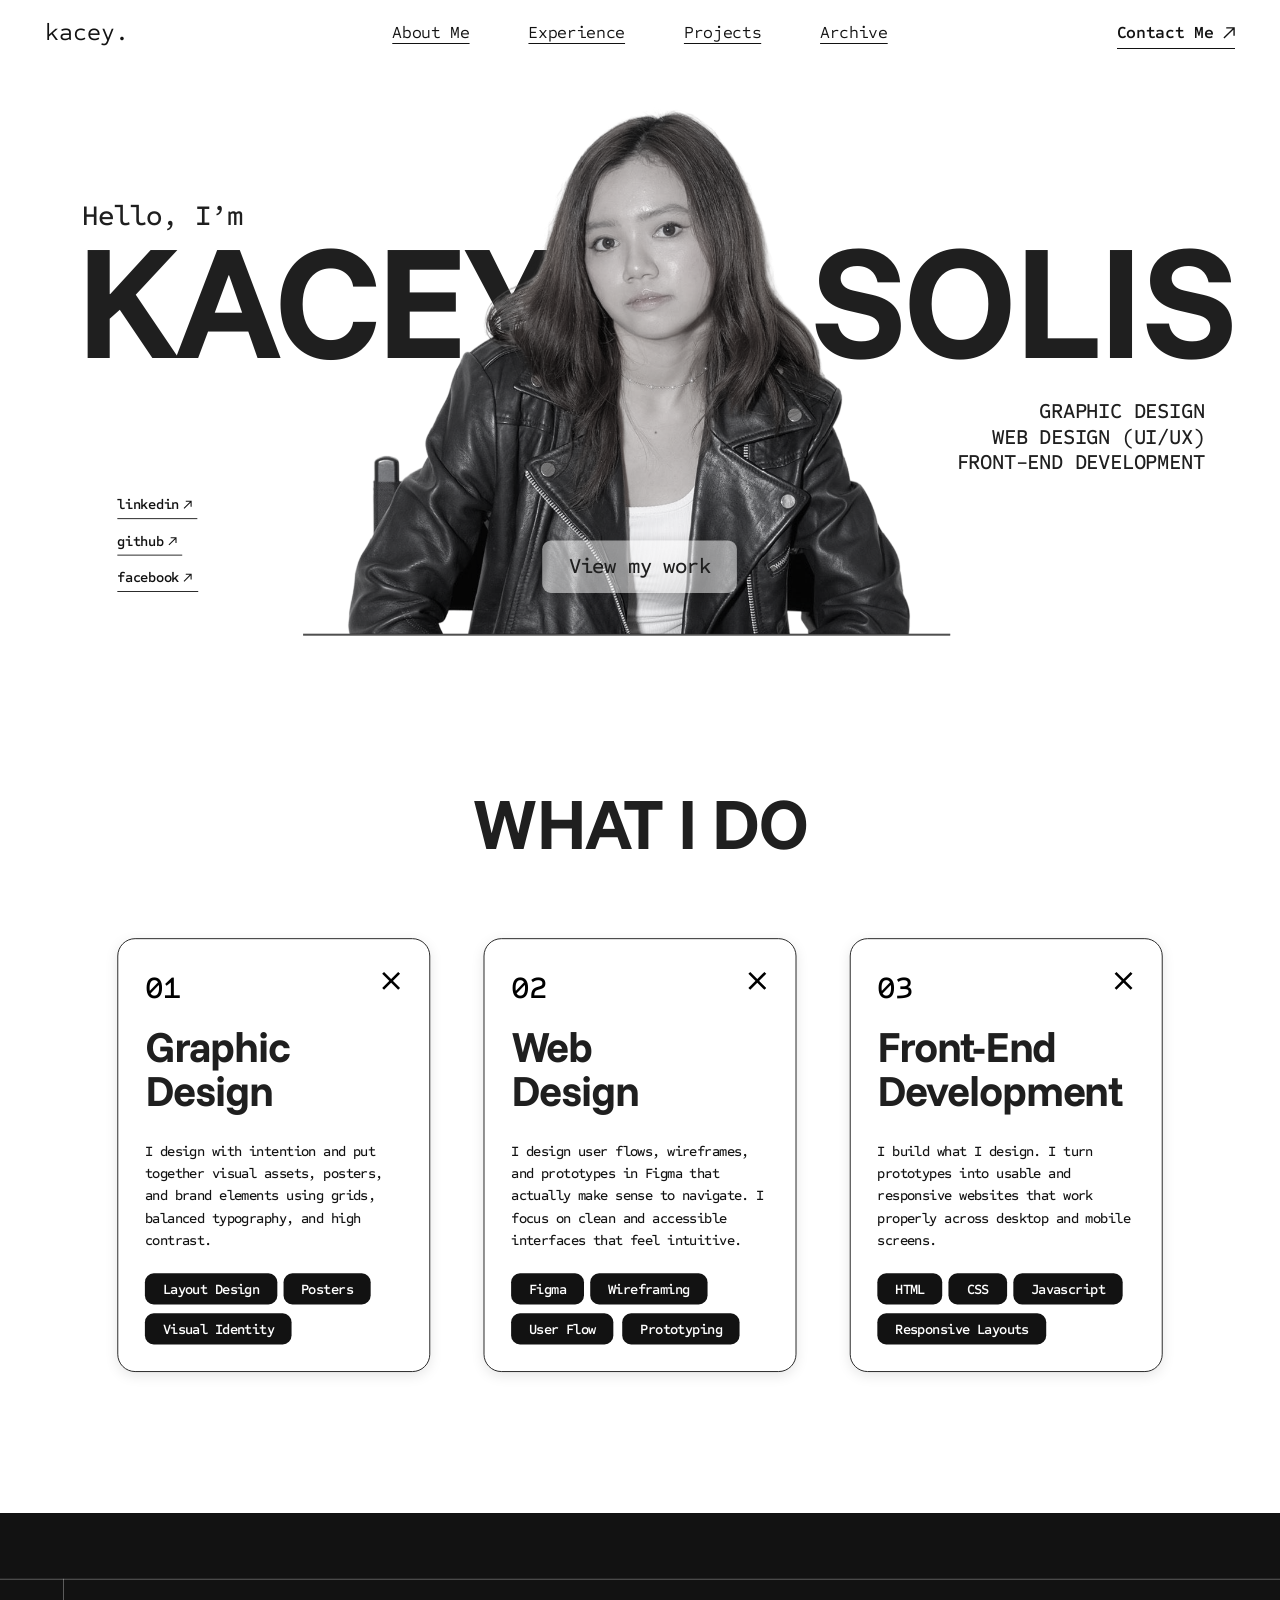
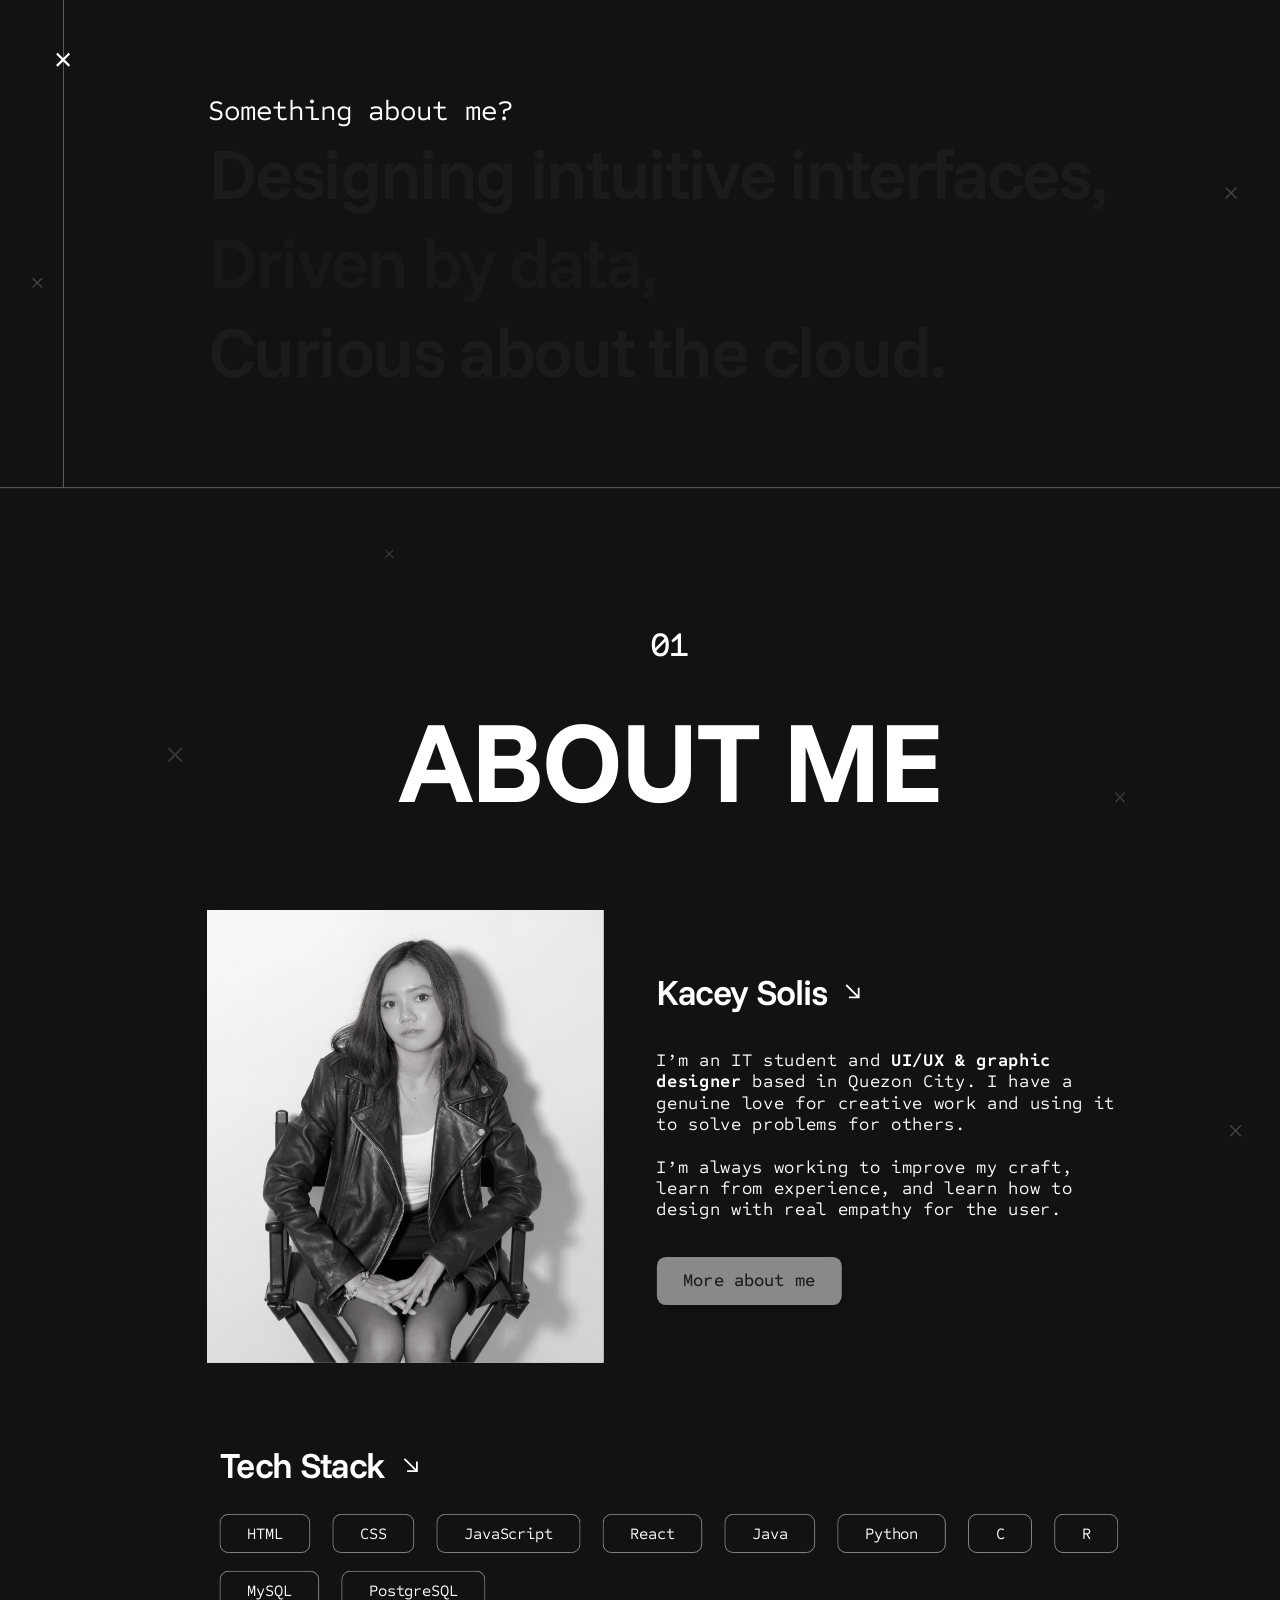
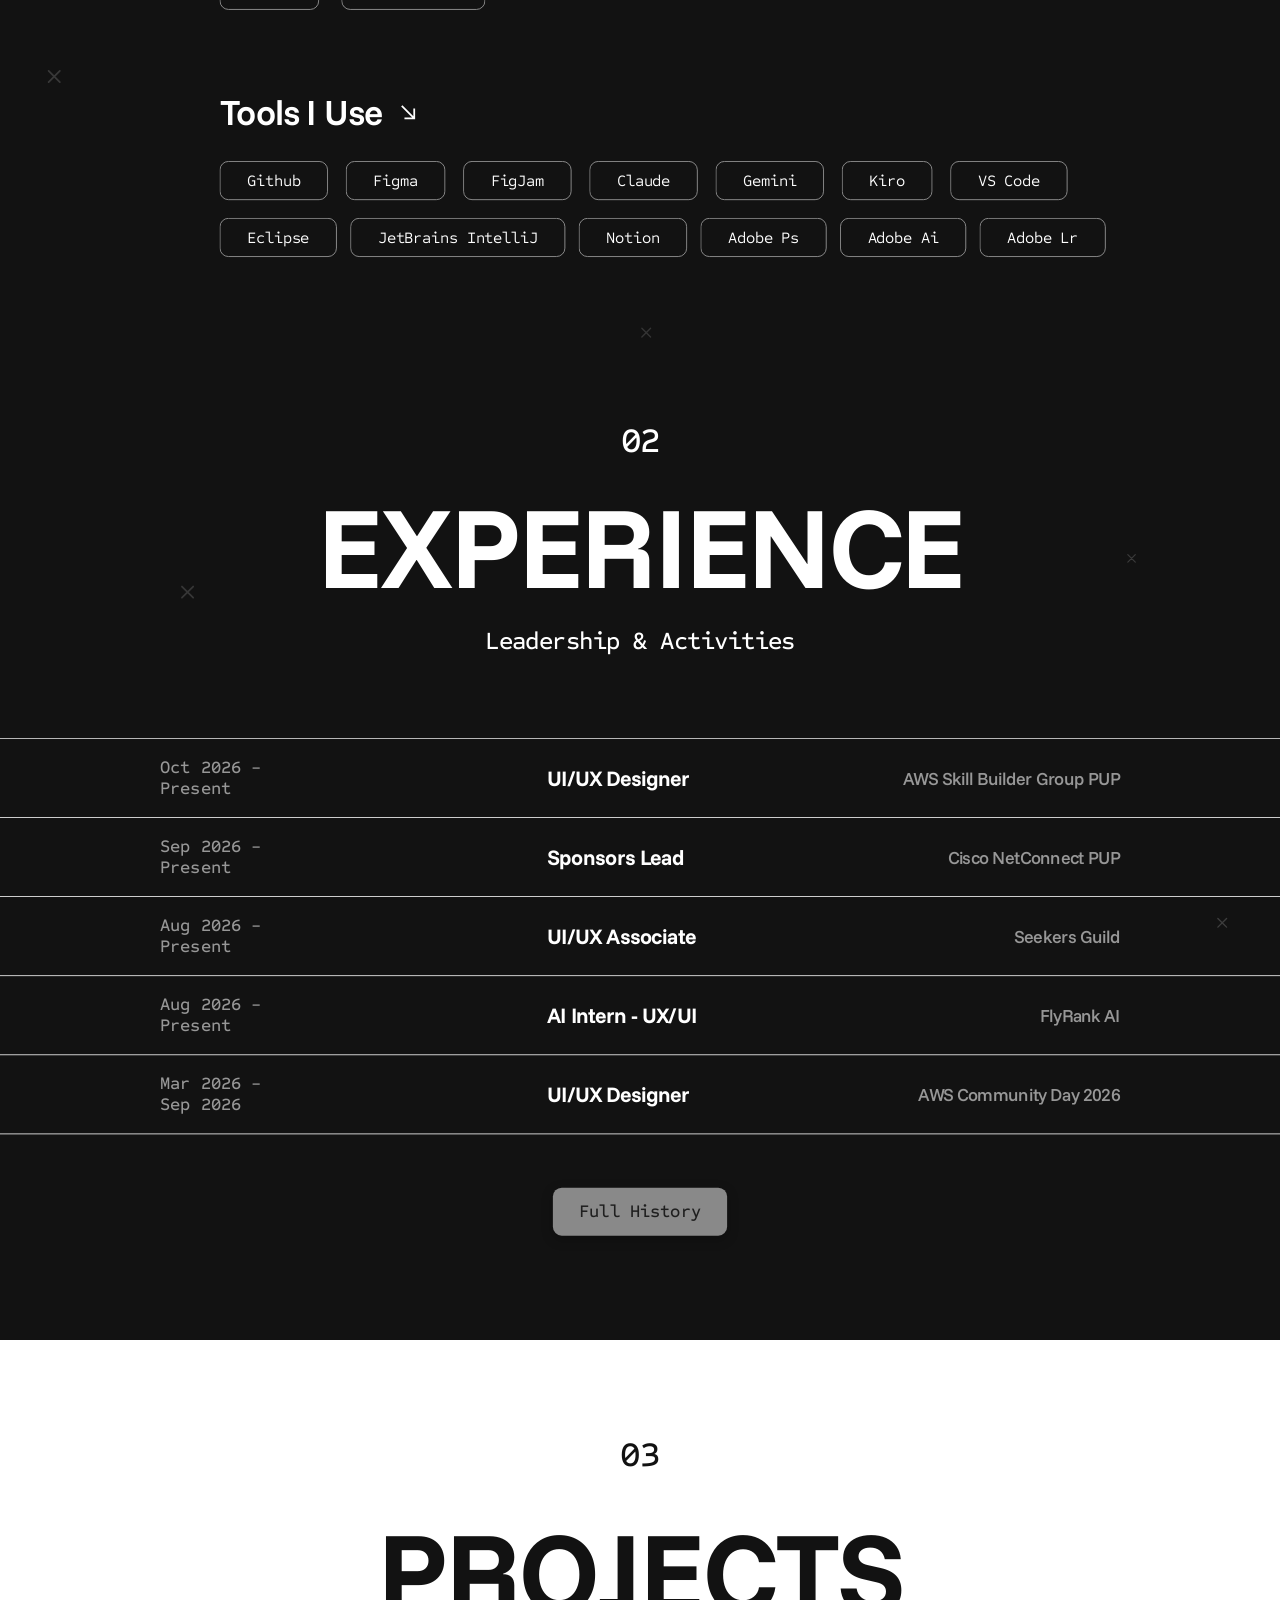
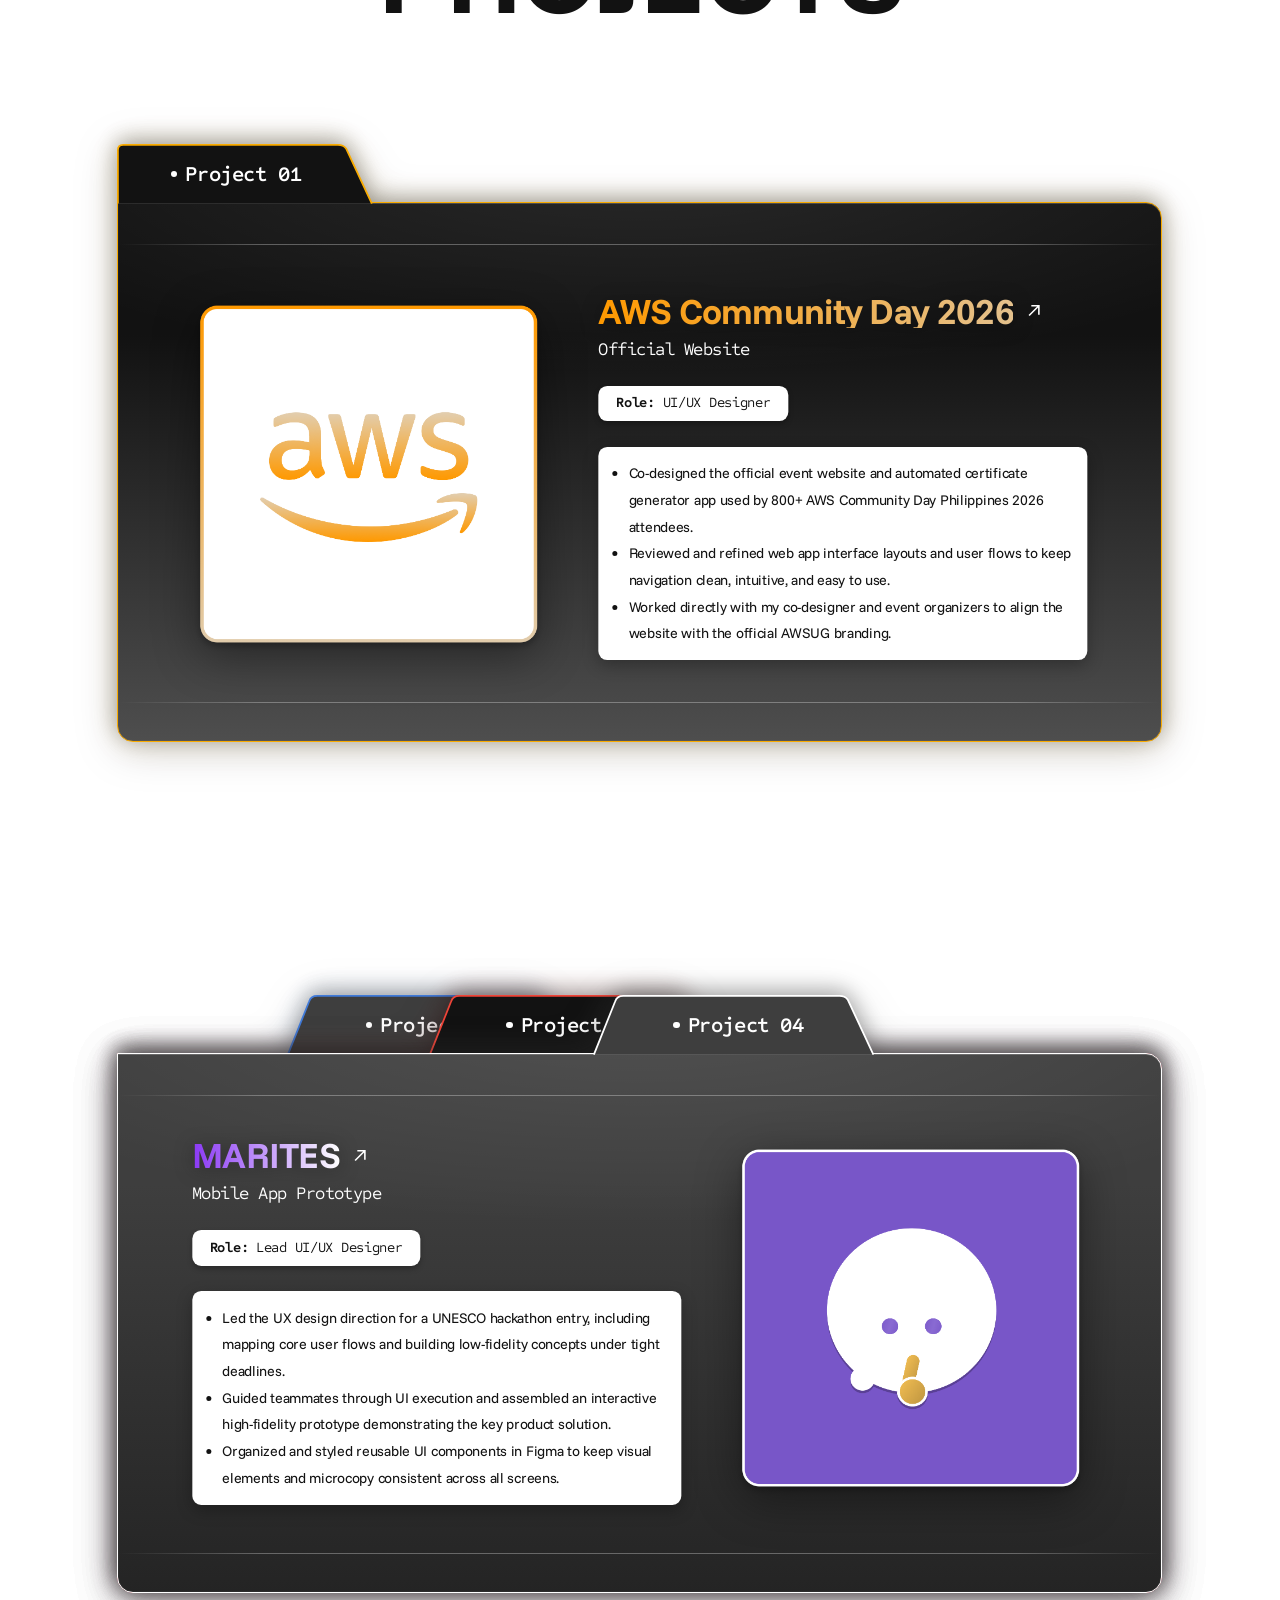
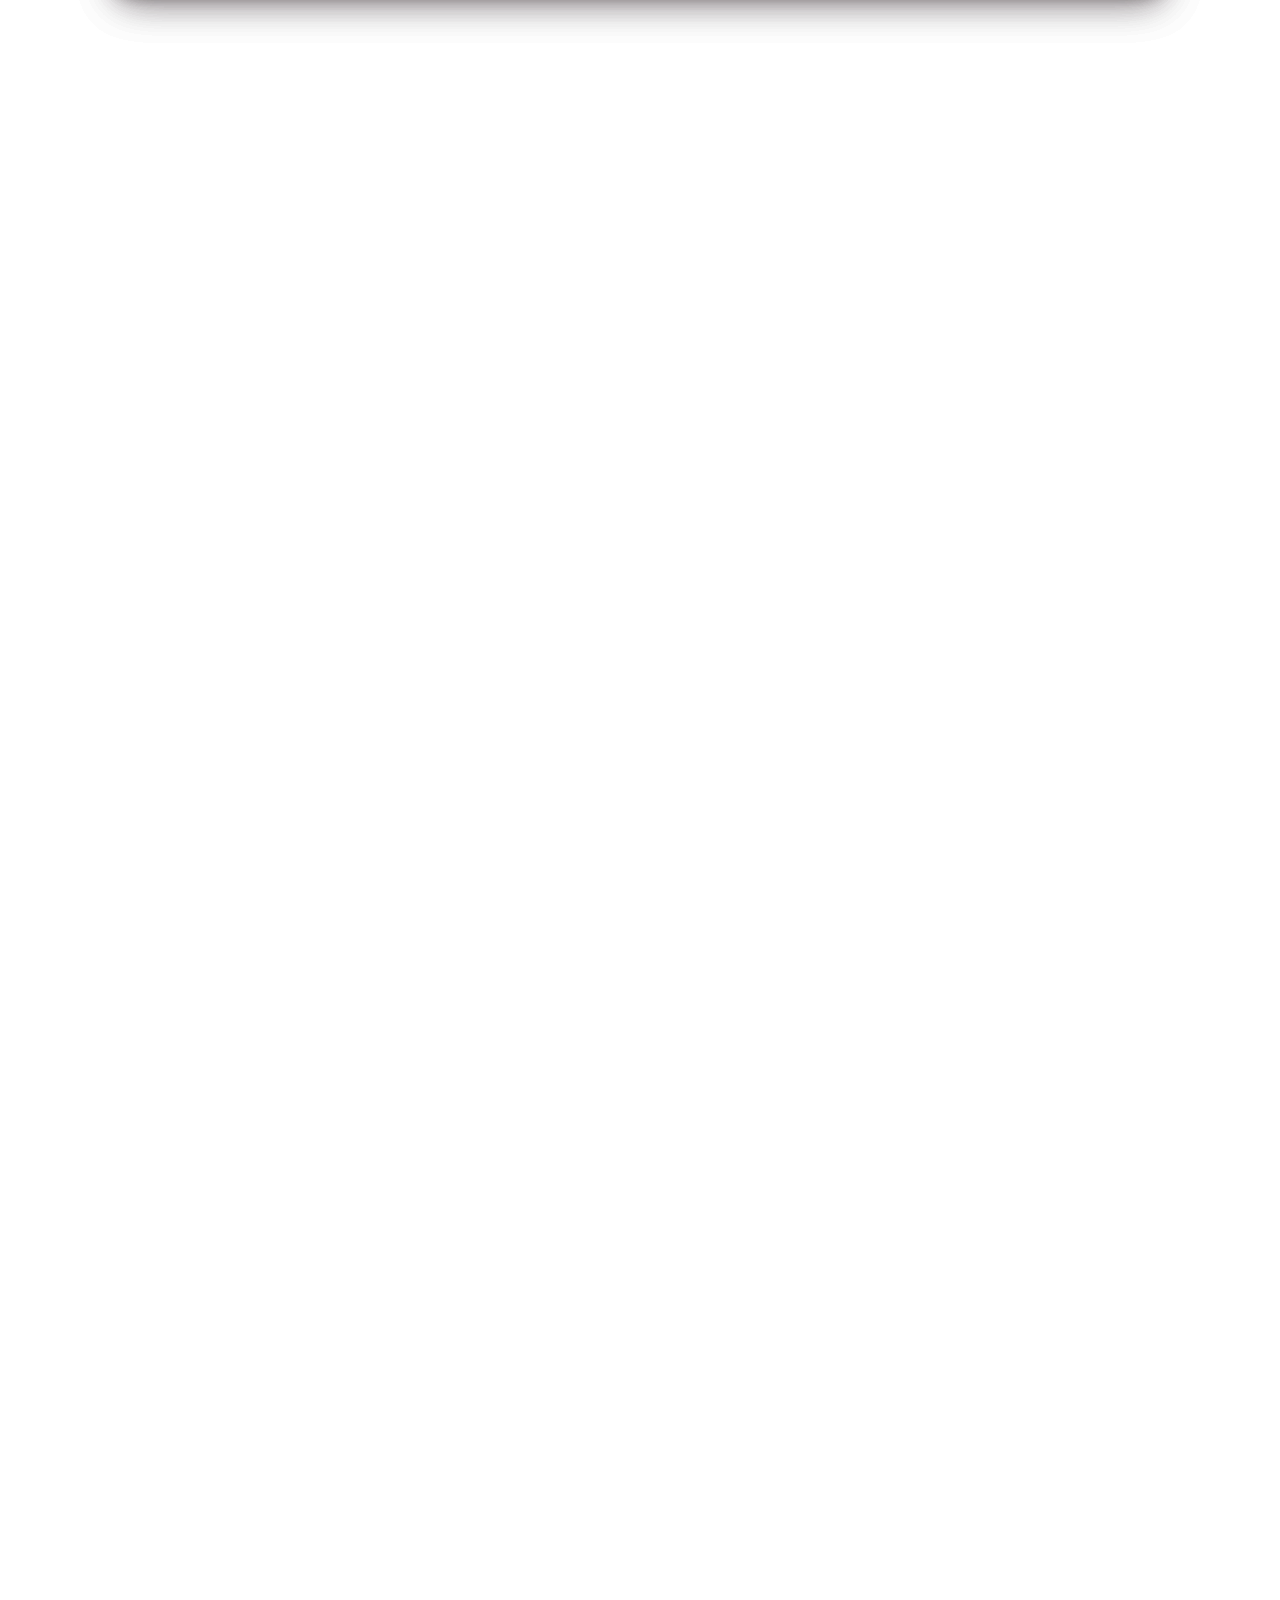
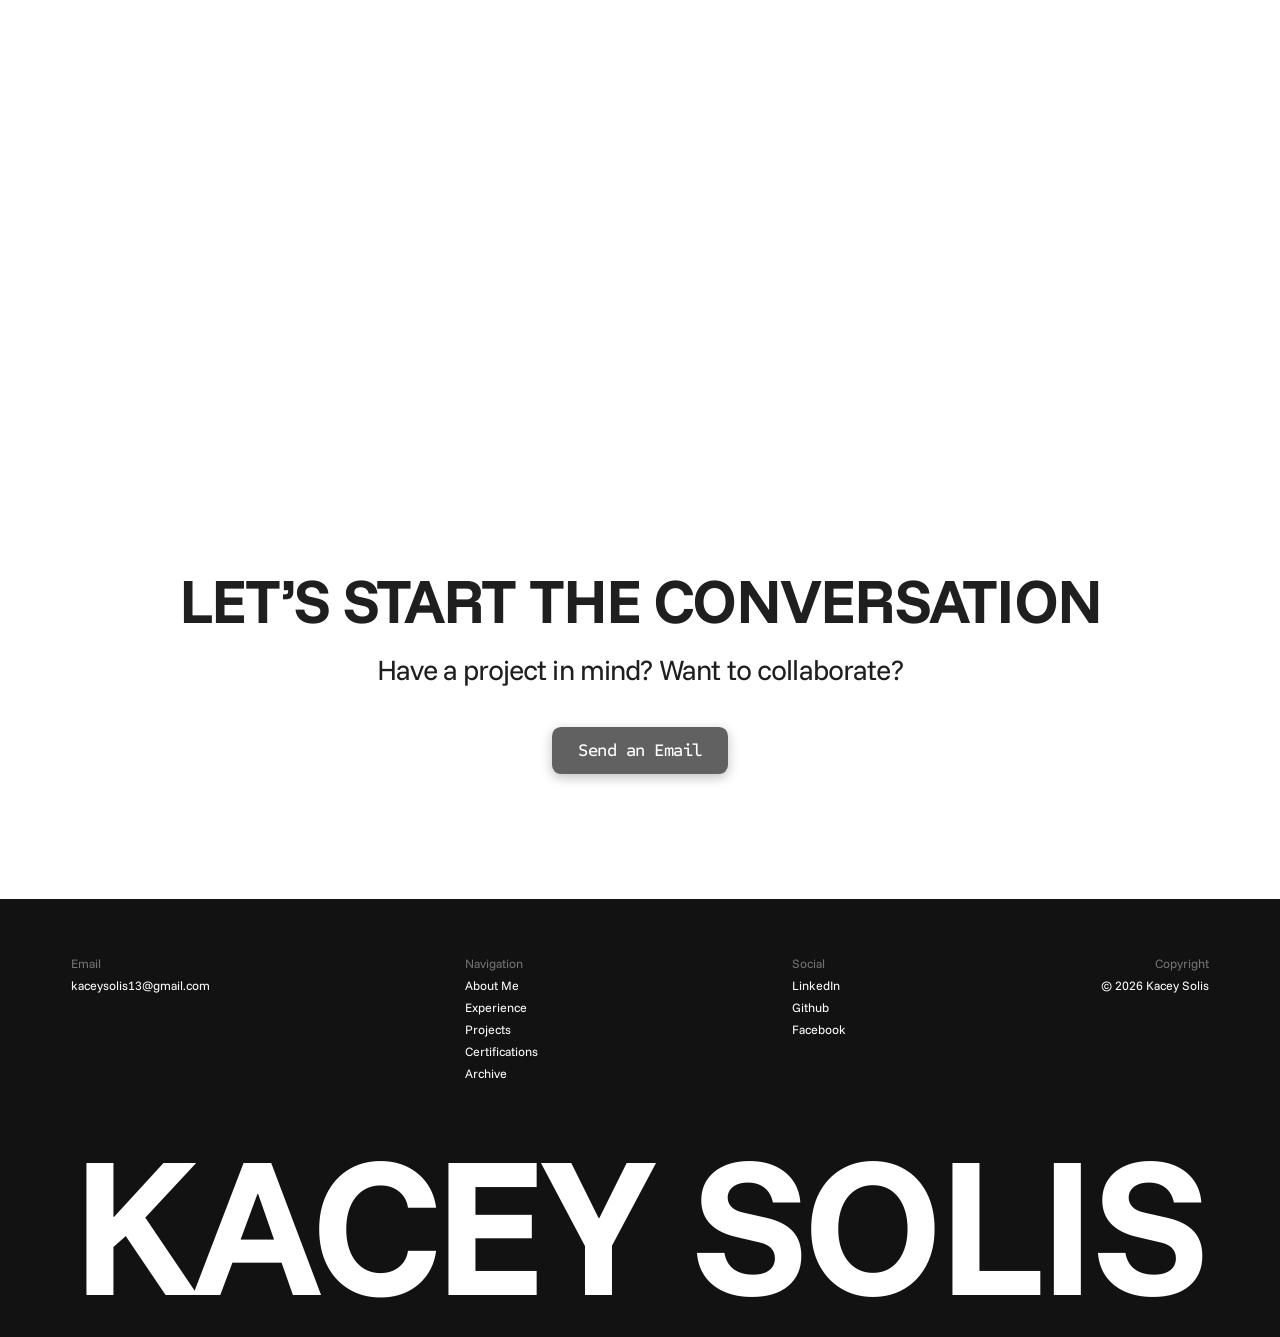
==== commit f237a00b: "Update project files" ====
--- a/index.html
+++ b/index.html
@@ -289,7 +289,7 @@
               <div class="folder__text">
                 <div class="folder__head">
                   <div class="folder__titles">
-                    <a class="folder__title" aria-disabled="true"><span class="folder__title-text">MARITES</span><svg class="folder__go" viewBox="0 0 15 15" fill="none" stroke="currentColor" stroke-width="1.8" aria-hidden="true"><path d="M2 13 13 2M4.5 2H13v10"/></svg></a>
+                    <a class="folder__title" href="marites.html"><span class="folder__title-text">MARITES</span><svg class="folder__go" viewBox="0 0 15 15" fill="none" stroke="currentColor" stroke-width="1.8" aria-hidden="true"><path d="M2 13 13 2M4.5 2H13v10"/></svg></a>
                     <p class="folder__sub">Mobile App Prototype</p>
                   </div>
                   <p class="folder__role"><b>Role:</b> Lead UI/UX Designer</p>
--- a/styles.css
+++ b/styles.css
@@ -1,14 +1,3 @@
-/* ==========================================================
-   Kacey Solis — Portfolio
-   ----------------------------------------------------------
-   Desktop  (default)         : design frames are laid out at
-                                1440px and scaled to the window
-                                (--s is set by script.js).
-   Tablet   (max-width:1024px): fluid, stacked layouts + mobile
-                                header/footer pattern.
-   Mobile   (max-width: 390px): single column, smaller type.
-   ========================================================== */
-
 :root {
   --ink: #1f1f1f;
   --ink-2: #121212;
@@ -16,9 +5,9 @@
   --muted: #737373;
   --mono: 'Sometype Mono', ui-monospace, 'SFMono-Regular', Menlo, monospace;
   --sans: 'Funnel Sans', 'Inter', 'Helvetica Neue', Arial, sans-serif;
-  --s: 1;            /* window width / 1440 (desktop scaling) */
-  --hdr: 61px;       /* mobile/tablet header height */
-  --pad: 40px;       /* horizontal page padding (tablet/mobile) */
+  --s: 1;            
+  --hdr: 61px;       
+  --pad: 40px;       
 }
 
 * { box-sizing: border-box; margin: 0; padding: 0; }
@@ -29,9 +18,7 @@
 img, svg { max-width: 100%; }
 button { font: inherit; color: inherit; background: none; border: 0; cursor: pointer; }
 
-/* ==========================================================
-   DESKTOP — scaled frames
-   ========================================================== */
+/* DESKTOP */
 .stage { width: 100%; overflow: hidden; }
 .stage--hero  { height: calc(715px * var(--s)); }
 .stage--what  { height: calc(987px * var(--s)); }
@@ -94,7 +81,6 @@
 .contact:hover .label, .contact:focus-visible .label { transform: translateX(-2px); }
 .contact:hover svg, .contact:focus-visible svg { transform: translate(3px, -3px); }
 
-/* mobile-only header parts are hidden on desktop */
 .menu-toggle, .mobile-menu { display: none; }
 
 /* ---------- Hero ---------- */
@@ -353,14 +339,10 @@
   font-size: calc((100cqw - 2 * var(--fpad)) / 6.15);
 }
 
-/* ==========================================================
-   TABLET — max-width: 1024px
-   Fluid stacked layouts, mobile header/footer pattern
-   ========================================================== */
+/* TABLET */
 @media (max-width: 1024px) {
   :root { --pad: 40px; }
 
-  /* un-scale the frames */
   .stage, .stage--hero, .stage--what, .stage--about, .stage--more { height: auto; overflow: visible; }
   .frame { width: 100%; height: auto; transform: none; }
   .hero, .what, .about-exp, .more { height: auto; }
@@ -534,9 +516,7 @@
   .exp-row__org { text-align: right; }
 }
 
-/* ==========================================================
-   MOBILE — max-width: 390px
-   ========================================================== */
+/* MOBILE */
 @media (max-width: 390px) {
   :root { --pad: 20px; }
 
@@ -588,12 +568,7 @@
   html { scroll-behavior: auto; }
 }
 
-/* ==========================================================
-   PROJECTS · CERTIFICATIONS · CONTACT
-   Desktop sizes are the Figma values (design px) scaled with the
-   window: `@N` = N design px = N * var(--px).  Tablet/mobile
-   switch to real, readable px and a stacked layout.
-   ========================================================== */
+/* PROJECTS · CERTIFICATIONS · CONTACT */
 .proj {
   --px: calc(var(--s) * 1px);
   background: var(--bg); color: var(--ink-2);
@@ -606,7 +581,7 @@
 .proj__num { width: 100%; height: calc(38 * var(--px)); font-family: var(--mono); font-weight: 500; font-size: calc(40 * var(--px)); line-height: calc(38 * var(--px)); letter-spacing: -0.03em; }
 .proj__title { white-space: nowrap; width: 100%; font-family: var(--sans); font-weight: 700; font-size: calc(128 * var(--px)); line-height: 1.25; letter-spacing: -0.03em; }
 
-/* ---------- Folder stack (sticky; folders slide up on scroll) ---------- */
+/* ---------- Folder stack ---------- */
 .folders-track { position: relative; width: 100%; display: flex; justify-content: center; height: var(--track-h, calc(calc(675 * var(--px)) * 3)); }
 .folders-pin {
   --px: calc(var(--fs, var(--s)) * 1px);
@@ -669,7 +644,7 @@
   transition: transform .4s cubic-bezier(.2, .7, .2, 1), box-shadow .4s ease;
 }
 .art:hover { transform: translateY(-5px); box-shadow: 0 calc(22 * var(--px)) calc(44 * var(--px)) rgba(0, 0, 0, 0.5); }
-/* full-tile logos (AWS, IsKount, Marites): the image IS the card and fills the whole placeholder */
+
 .art--aws, .art--gdg, .art--isk, .art--mar {
   border: 0; background: none; box-shadow: none; overflow: visible;
   filter: drop-shadow(0 calc(14 * var(--px)) calc(26 * var(--px)) rgba(0, 0, 0, 0.4));
@@ -678,7 +653,7 @@
 .art--aws:hover, .art--gdg:hover, .art--isk:hover, .art--mar:hover { box-shadow: none; filter: drop-shadow(0 calc(22 * var(--px)) calc(36 * var(--px)) rgba(0, 0, 0, 0.5)); }
 .art__tile { position: absolute; inset: 0; width: 100%; height: 100%; max-width: none; object-fit: cover; display: block; border-radius: calc(20 * var(--px)); }
 
-/* text column */
+
 .folder__text { flex: none; width: calc(550 * var(--px)); display: flex; flex-direction: column; gap: calc(29 * var(--px)); align-items: flex-start; }
 .folder__head { display: flex; flex-direction: column; gap: calc(25 * var(--px)); align-items: flex-start; }
 .folder__titles { display: flex; flex-direction: column; gap: calc(10 * var(--px)); align-items: flex-start; width: 100%; }
@@ -750,9 +725,7 @@
 .cta-block__title { font-family: var(--sans); font-weight: 700; font-size: calc(70 * var(--px)); line-height: normal; letter-spacing: -0.03em; }
 .cta-block__sub { font-family: var(--sans); font-weight: 400; font-size: calc(32 * var(--px)); line-height: normal; letter-spacing: -0.03em; }
 
-/* ==========================================================
-   MOTION — About / Experience / Projects
-   ========================================================== */
+/* MOTION */
 @keyframes rise { from { opacity: 0; translate: 0 26px; } to { opacity: 1; translate: 0 0; } }
 @keyframes wipe { from { clip-path: inset(0 100% 0 0); } to { clip-path: inset(0 0 0 0); } }
 @keyframes ch-up { from { translate: 0 108%; opacity: 0; } to { translate: 0 0; opacity: 1; } }
@@ -765,13 +738,11 @@
 .js .reveal-wipe.is-in { animation: wipe 1.1s cubic-bezier(.7, 0, .2, 1) both; }
 .js .reveal-wipe.is-in img { animation: img-settle 1.6s cubic-bezier(.2, .7, .2, 1) both; }
 
-/* section titles: letters rise out of a mask */
 .split { overflow: hidden; }
 .split .ch { display: inline-block; }
 .js .split:not(.is-in) .ch { opacity: 0; translate: 0 108%; }
 .js .split.is-in .ch { animation: ch-up .95s cubic-bezier(.2, .75, .2, 1) both; animation-delay: calc(var(--i, 0) * 55ms); }
 
-/* floating crosses (background, behind all content) */
 .about-exp { isolation: isolate; }
 .fx { position: absolute; inset: 0; z-index: -1; pointer-events: none; overflow: hidden; }
 .fx__x {
@@ -786,9 +757,7 @@
   .js .reveal.is-in, .js .split.is-in .ch, .js .reveal-wipe.is-in, .js .reveal-wipe.is-in img, .fx__x, .folder.is-pop { animation: none !important; }
 }
 
-/* ==========================================================
-   TABLET · MOBILE — Projects / Certifications / Contact
-   ========================================================== */
+/* TABLET · MOBILE */
 @media (max-width: 1024px) {
   .date-br { display: none; }
   .fx__x--mid { display: none; }
@@ -801,7 +770,6 @@
   .proj__num { height: auto; font-size: clamp(20px, 3.2vw, 28px); line-height: 1.2; }
   .proj__title { font-size: min(12.5vw, 128px); line-height: 1.1; }
 
-  /* folders become a plain vertical list, each revealed on scroll */
   .folders-track { display: block; height: auto; }
   .folders-pin { position: static; width: 100%; height: auto; display: flex; flex-direction: column; gap: 36px; --px: 0.68px; }
   .folder { position: relative; inset: auto; padding-top: calc(67 * var(--px)); transform: none !important; }
@@ -863,10 +831,7 @@
   .fx__x--edge { --z: 9px !important; }
 }
 
-/* ==========================================================
-   FOOTER — desktop (Figma 63:88). Scales with the page like the
-   other desktop frames; tablet/mobile keep the stacked footer.
-   ========================================================== */
+/* FOOTER */
 @media (min-width: 1025px) {
   .footer {
     --fpad: calc(80px * var(--s));
@@ -889,11 +854,7 @@
   }
 }
 
-/* ==========================================================
-   MORE ABOUT ME (more-about-me.html) — Figma 77:147
-   Same scaled-frame system as the landing page; shares the
-   title / reveal / floating-cross effects of About + Experience.
-   ========================================================== */
+/* MORE ABOUT ME */
 .more {
   height: 3157px; color: #fff; isolation: isolate;
   background: linear-gradient(178.9228deg, #121212 95.1%, #fff 144.22%);
@@ -997,12 +958,7 @@
   .more__etitle { font-size: 22px; }
 }
 
-/* ==========================================================
-   EXPERIENCE / FULL HISTORY (full-history.html) — Figma 82:258
-   Scaled frame like the landing page; the centre line is drawn
-   by scroll (the same idea as the landing text reveal), lighting
-   up each milestone as it is reached.
-   ========================================================== */
+/* EXPERIENCE / FULL HISTORY */
 .stage--auto { height: calc(3383px * var(--s)); }
 .xp {
   height: auto; color: #fff; isolation: isolate; padding: 170px 0 150px;
@@ -1060,7 +1016,6 @@
   .tl__end { width: 36px; height: 36px; margin-left: -18px; margin-bottom: -18px; }
 }
 
-/* ---------- single column: line on the left ---------- */
 @media (max-width: 860px) {
   .xp { padding-left: calc(var(--pad) + 4px); }
   .tl__line { left: 17px; margin-left: -2px; }
@@ -1082,9 +1037,7 @@
   .tl__date { font-size: clamp(13.5px, 3.6vw, 16px); }
 }
 
-/* ==========================================================
-   ARCHIVE (archive.html) — Figma 82:297
-   ========================================================== */
+/* ARCHIVE */
 .arc { height: auto; background: var(--bg); color: var(--ink-2); isolation: isolate; padding: 170px 0 130px; }
 .arc .fx__x { color: #121212; }
 .arc__content { width: 1159px; margin: 0 auto; display: flex; flex-direction: column; align-items: center; gap: 96px; }
@@ -1109,7 +1062,7 @@
 .arc__card--link .arc__name { position: relative; }
 .arc__card--link .arc__name::after { content: ""; position: absolute; left: 0; right: 0; bottom: -2px; height: 2px; background: currentColor; border-radius: 2px; transform: scaleX(0); transform-origin: center; transition: transform .45s cubic-bezier(.2, .7, .2, 1); }
 .arc__card--link:hover .arc__name::after, .arc__card--link:focus-visible .arc__name::after { transform: scaleX(1); }
-/* hover: a quiet lift + slow image drift — deliberately no pointer cursor / arrow, since nothing links yet */
+
 .arc__card:hover { transform: translateY(-5px); box-shadow: 0 16px 34px rgba(0, 0, 0, 0.09); }
 .arc__card:hover .arc__img img { transform: scale(1.035); }
 
@@ -1133,11 +1086,7 @@
   .arc__title { font-size: 14vw; }
 }
 
-/* ==========================================================
-   PUP ISKOUNT (pup-iskount.html) — Figma 84:403
-   Scaled 1440 frame like the other pages. The header is fixed,
-   so design coordinates are used straight from the frame top.
-   ========================================================== */
+/* PUP ISKOUNT */
 .stage--isk { height: calc(3740px * var(--s)); }   /* fallback; script.js fits it to the real height */
 .isk {
   --maroon: #7a1426; --gold: #d39309;
@@ -1226,8 +1175,7 @@
 .isk__approach { display: flex; align-items: center; gap: 80px; width: 100%; }
 .isk__approach-text { flex: none; width: 750px; display: flex; flex-direction: column; justify-content: center; gap: 30px; }
 .isk__success { position: relative; flex: none; width: 260px; height: 281px; }
-/* the PNG carries its own soft shadow + padding: show all of it (not cropped), multiply it into the white page,
-   lift the faint grey backdrop to white, and feather the edges so no rectangle shows */
+
 .isk__success img {
   position: absolute; left: 50%; top: 50%; translate: -50% -50%;
   width: 146%; height: auto; max-width: none;
@@ -1301,16 +1249,12 @@
 }
 
 
-/* ==========================================================
-   MARITES (marites.html) — Figma 88:565
-   Shares the PUP IsKount page system (.isk__*) and only overrides
-   what differs: violet theme, right-hand hand image, card set, reflection.
-   ========================================================== */
+/* MARITES */
 .stage--mrt { height: calc(4040px * var(--s)); }
 .mrt { --maroon: #42157d; --violet: #8869d2; }
 .stat-num--violet { color: var(--violet); }
 
-/* hero collage (design coords from the frame, collage sits 56px higher via .isk__collage) */
+/* hero collage */
 .mrt .isk__head { top: 152px; }
 .mrt__phone  { left: 400px;  top: 587px; width: 694px; height: 665px; filter: none; }
 .mrt__logo   { left: 225px;  top: 707px; width: 96px;  height: 96px; filter: none; }
@@ -1320,7 +1264,6 @@
 .mrt__myth   { left: 1028px; top: 983px; width: 336px; height: 78px; }
 .mrt__phone:hover, .mrt__logo:hover { filter: none; }
 
-/* about: text left, hand right (mirror of PUP IsKount) */
 .mrt .isk__about { padding-bottom: 50px; }
 .mrt .isk__content { margin-top: 0; }
 .mrt__hand-wrap { position: relative; width: 740px; margin-left: auto; }
@@ -1339,7 +1282,6 @@
   .mrt .isk__approach { gap: 85px; }
 }
 
-/* approach card + reflection */
 .mrt__entablado {
   flex: none; width: 329px; height: 389px; border-radius: 20px; overflow: hidden;
   box-shadow: 0 4px 26px rgba(0, 0, 0, 0.25); background: #fff;
@@ -1369,19 +1311,14 @@
 }
 
 
-/* ==========================================================
-   MOBILE LANDING — Figma 135:12 (hero) + 136:78 (What I Do)
-   Designed at 390px. --u = 1px at 390 and scales with the screen
-   (capped at 600px), so every size below is the Figma value.
-   ========================================================== */
+/* MOBILE LANDING */
 @media (max-width: 600px) {
   :root { --u: calc(min(100vw, 600px) / 390); --hdr: 65px; }
 
-  /* ----- Header (135:13): 20px padding around a 24px row, 0.5px bottom rule = 64.5px.
-     The 32px tap target stays; negative margins stop it from stretching the bar. ----- */
+  /* Header */
   .menu-toggle { margin: -4px -8px -4px 0; }
 
-  /* ----- Hero (135:12) ----- */
+  /* Hero */
   .hero {
     display: flex; flex-direction: column; align-items: center; justify-content: flex-start;
     min-height: 0; padding: calc(106 * var(--u)) 0 calc(42 * var(--u));
@@ -1419,7 +1356,7 @@
   .socials svg { width: calc(6 * var(--u)); height: calc(6 * var(--u)); }
   .socials .rule { width: 100% !important; }
 
-  /* ----- What I Do (136:78) ----- */
+  /* What I Do */
   .what { padding: calc(50 * var(--u)) calc(32 * var(--u)) calc(67 * var(--u)) calc(33 * var(--u)); }
   .what__content { gap: calc(40 * var(--u)); }
   .what__title { font-size: calc(50 * var(--u)); line-height: calc(64 * var(--u)); letter-spacing: -0.03em; text-align: center; }
@@ -1447,14 +1384,10 @@
 }
 
 
-/* ==========================================================
-   MOBILE LANDING — About & Experience (Figma 142:99)
-   Same --u scale as the hero / What I Do block above.
-   ========================================================== */
+/* MOBILE LANDING — About & Experience */
 @media (max-width: 600px) {
   .about-exp { display: flex; flex-direction: column; align-items: stretch; }
 
-  /* statement: 8 lines of 48px type, top rule at y=68, bottom rule at y=737 */
   .statement {
     position: static; width: 100%; min-height: calc(869 * var(--u)); border-bottom: 0;
     display: flex; flex-direction: column; align-items: flex-start; gap: calc(20 * var(--u));
@@ -1468,7 +1401,7 @@
   .rule-v { display: none; }
   .mark-x { display: block; left: auto; right: calc(30 * var(--u)); top: calc(54 * var(--u)); width: calc(24 * var(--u)); height: calc(24 * var(--u)); }
 
-  /* 01 · ABOUT ME */
+  /* ABOUT ME */
   .about { padding: 0 calc(32 * var(--u)) 0 calc(33 * var(--u)); gap: calc(55 * var(--u)); align-items: stretch; }
   .section-head { gap: calc(5 * var(--u)); height: calc(123 * var(--u)); justify-content: center; }
   .section-head__num { font-size: calc(32 * var(--u)); height: calc(38 * var(--u)); line-height: calc(38 * var(--u)); letter-spacing: -0.03em; }
@@ -1491,7 +1424,7 @@
   .chips { gap: calc(10 * var(--u)); }
   .chip { font-size: calc(14 * var(--u)); line-height: calc(16.6 * var(--u)); padding: calc(10 * var(--u)) calc(20 * var(--u)); border-radius: calc(10 * var(--u)); }
 
-  /* 02 · EXPERIENCE */
+  /* EXPERIENCE */
   .experience { padding: calc(112 * var(--u)) 0 calc(62 * var(--u)); gap: calc(25 * var(--u)); align-items: center; }
   .experience__top { gap: calc(25 * var(--u)); }
   .experience__head { padding: 0; gap: calc(5 * var(--u)); }
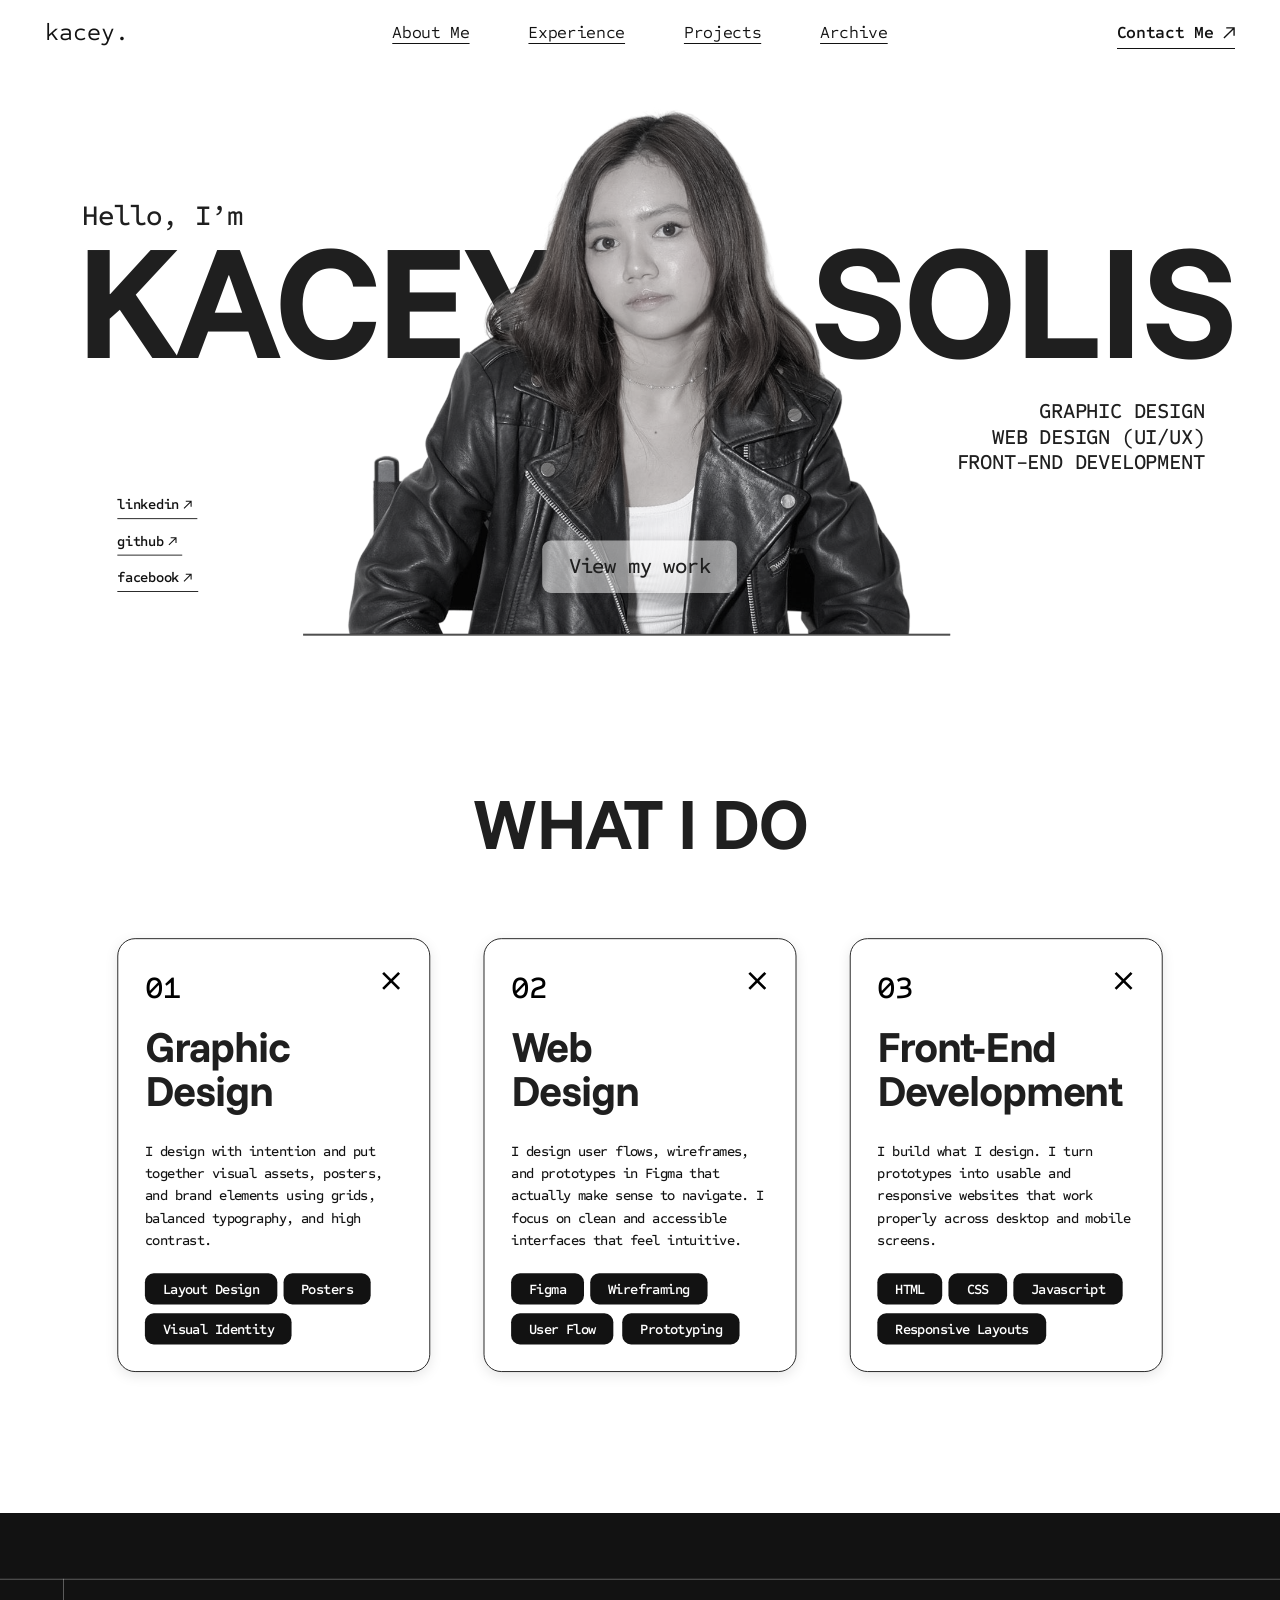
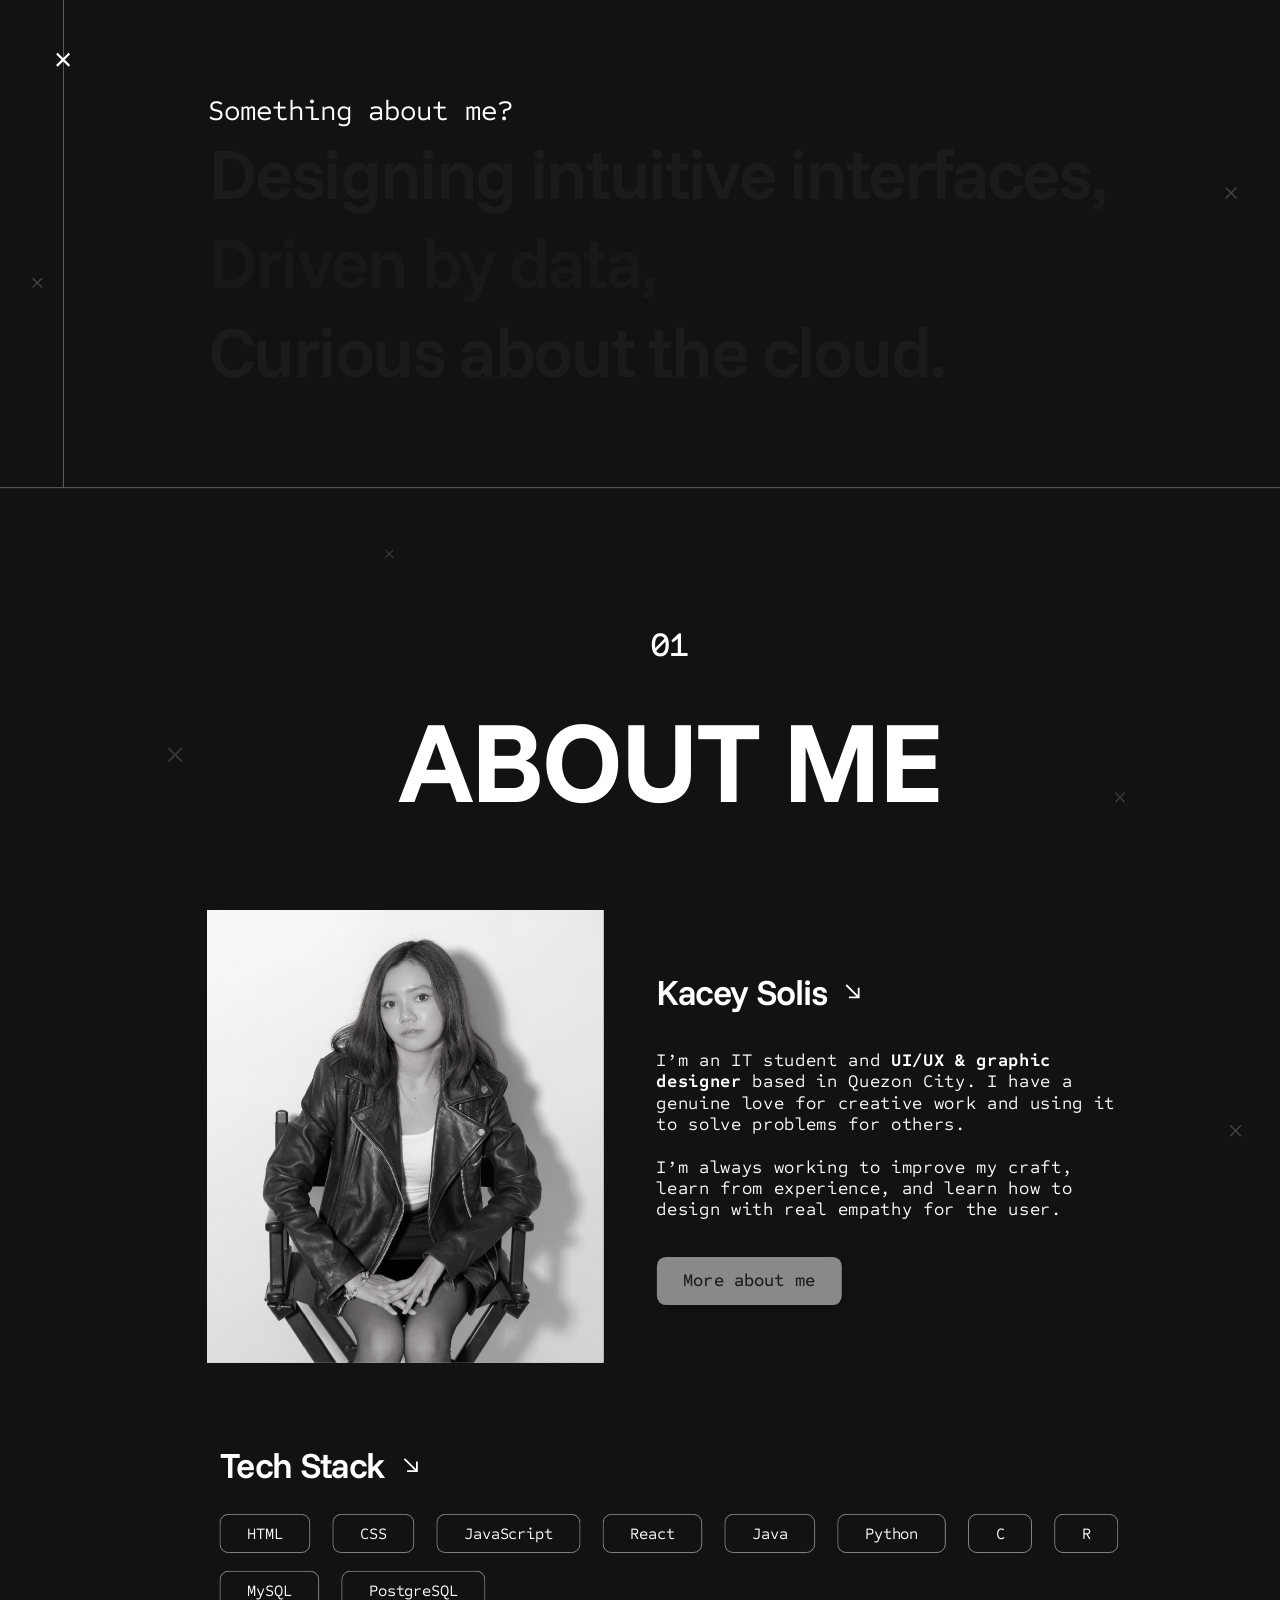
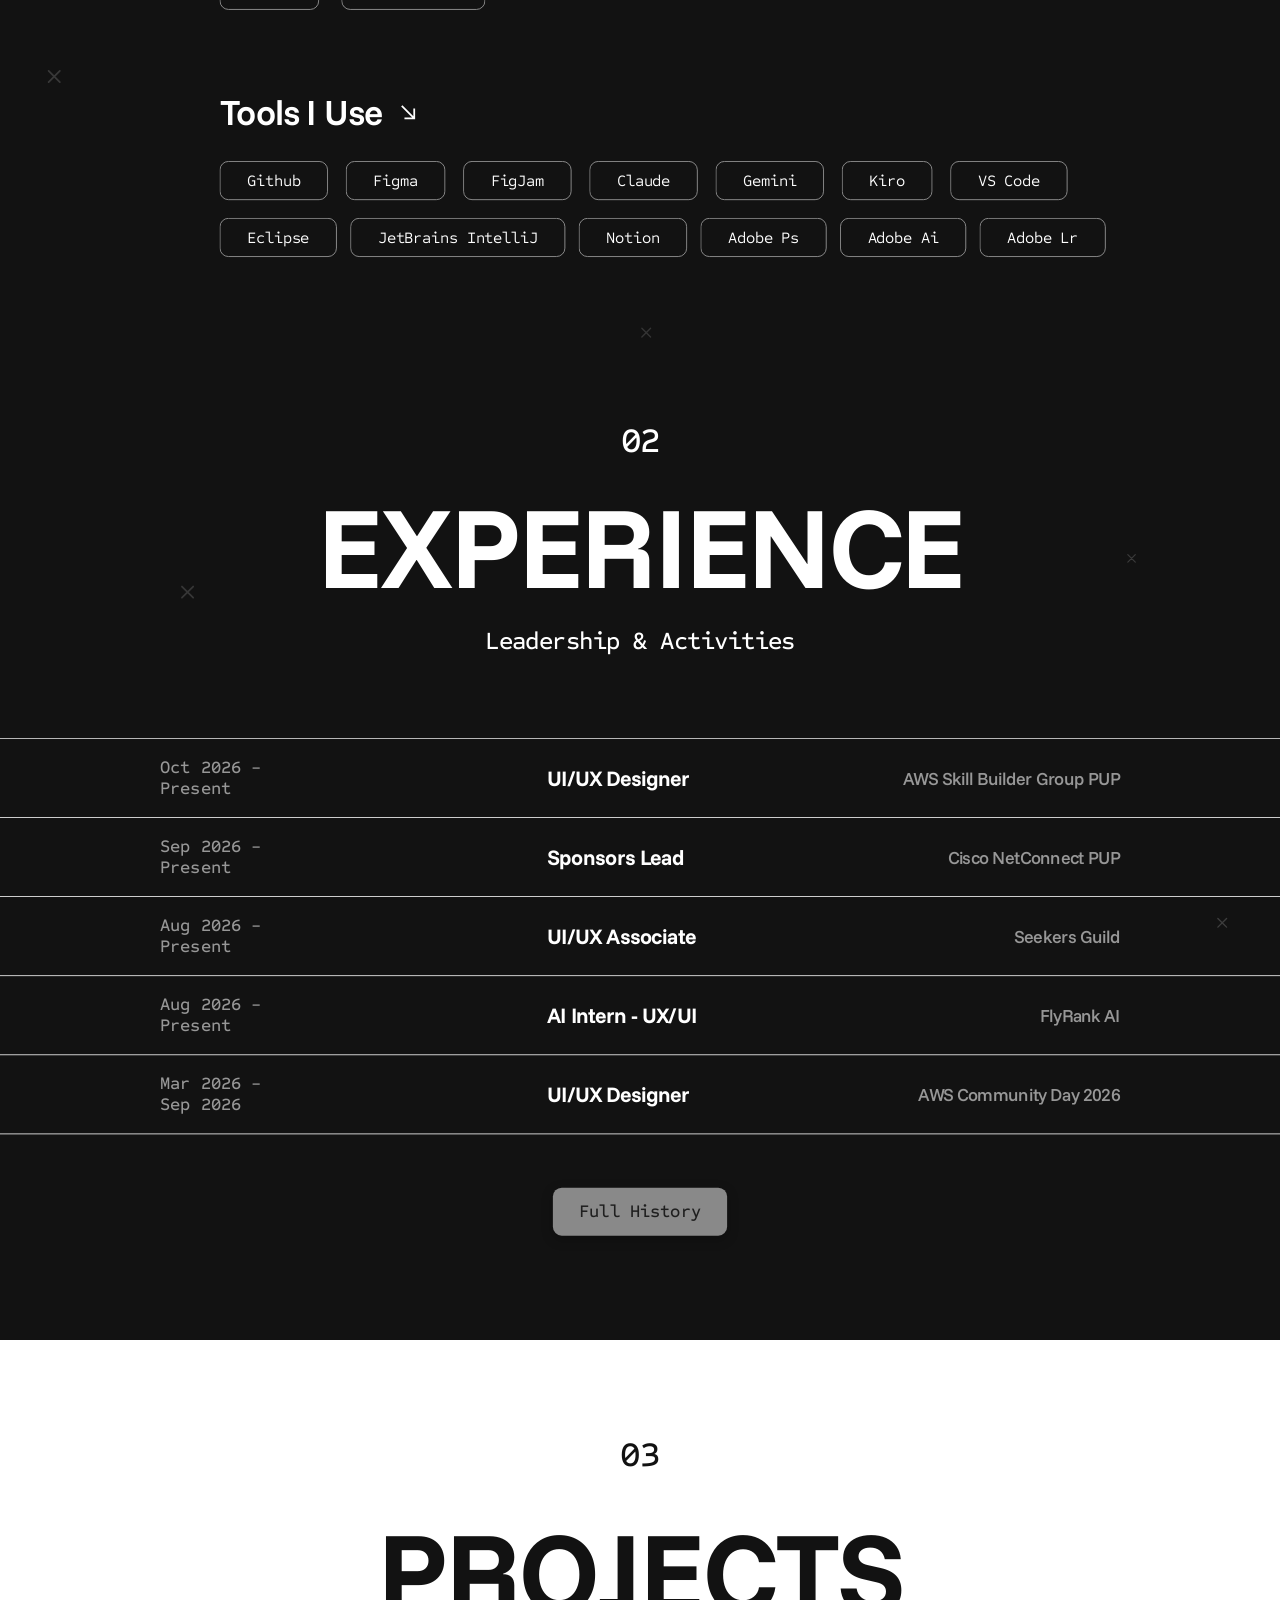
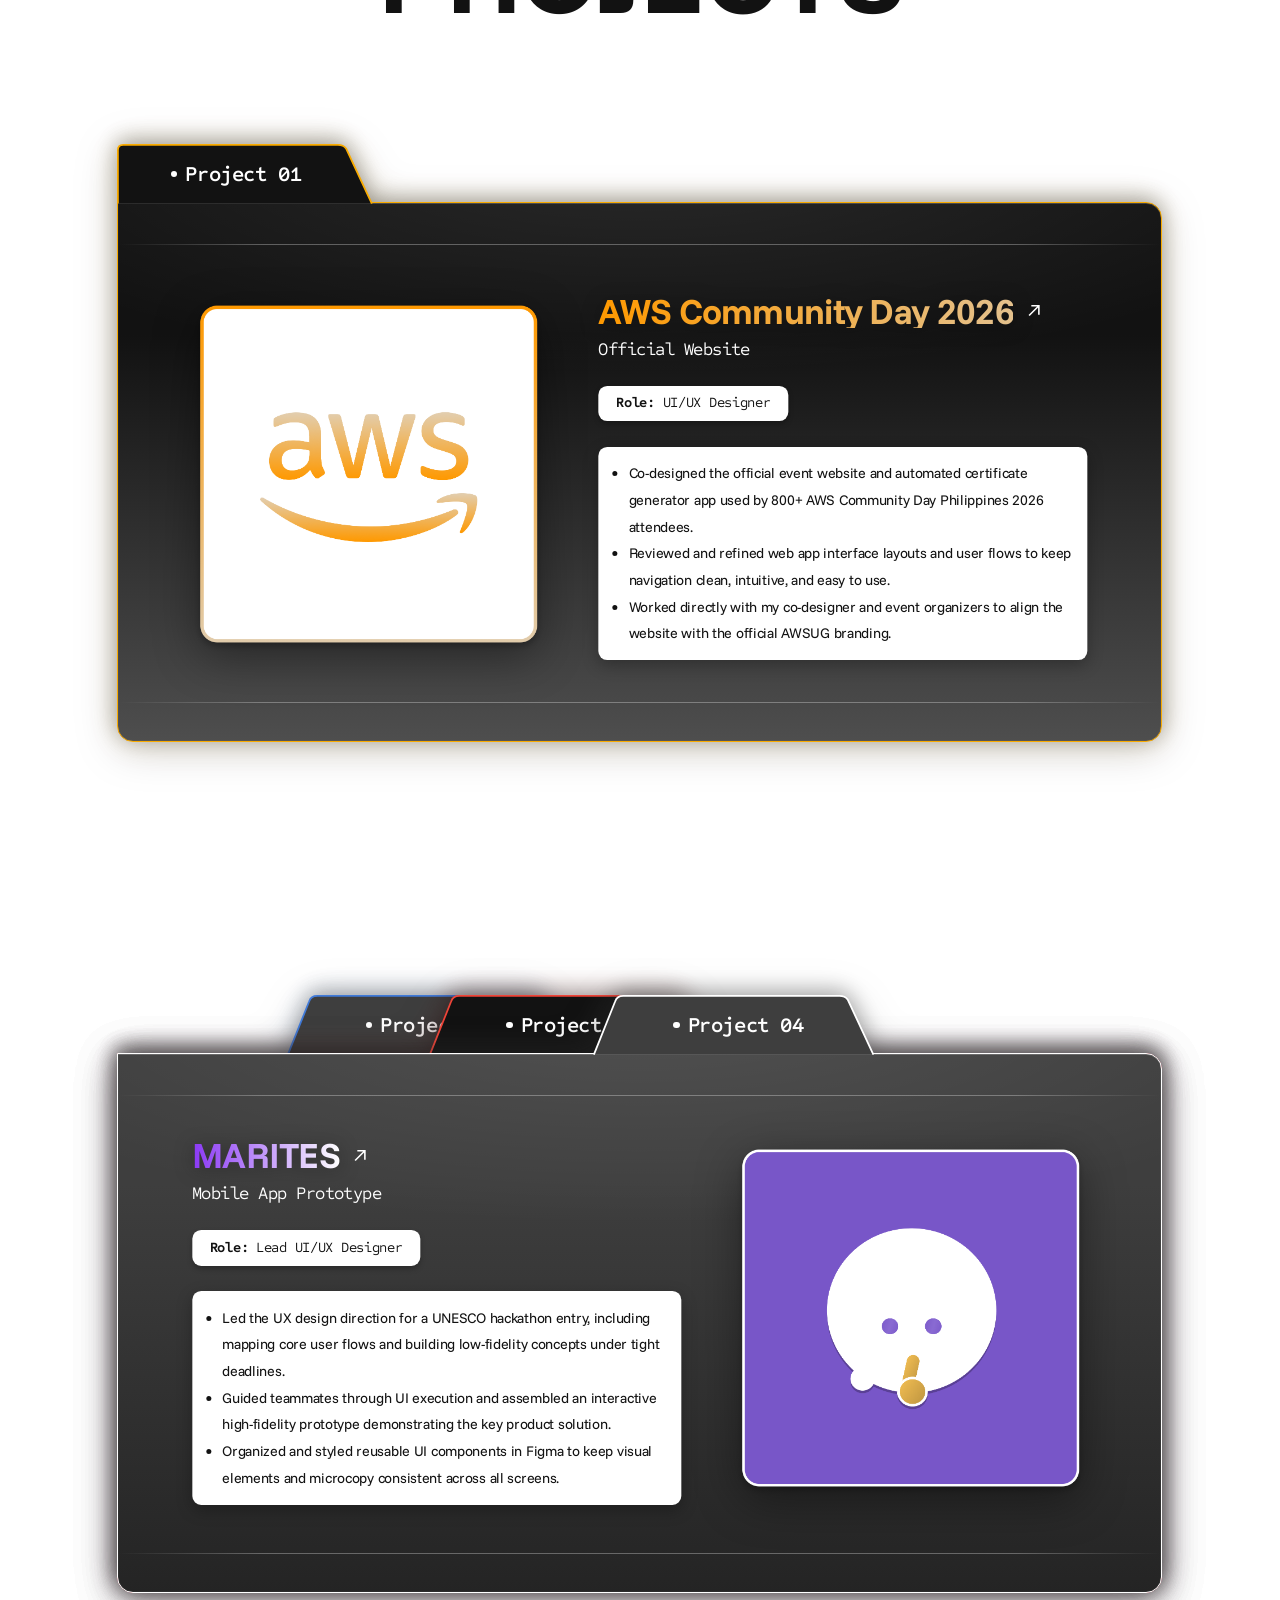
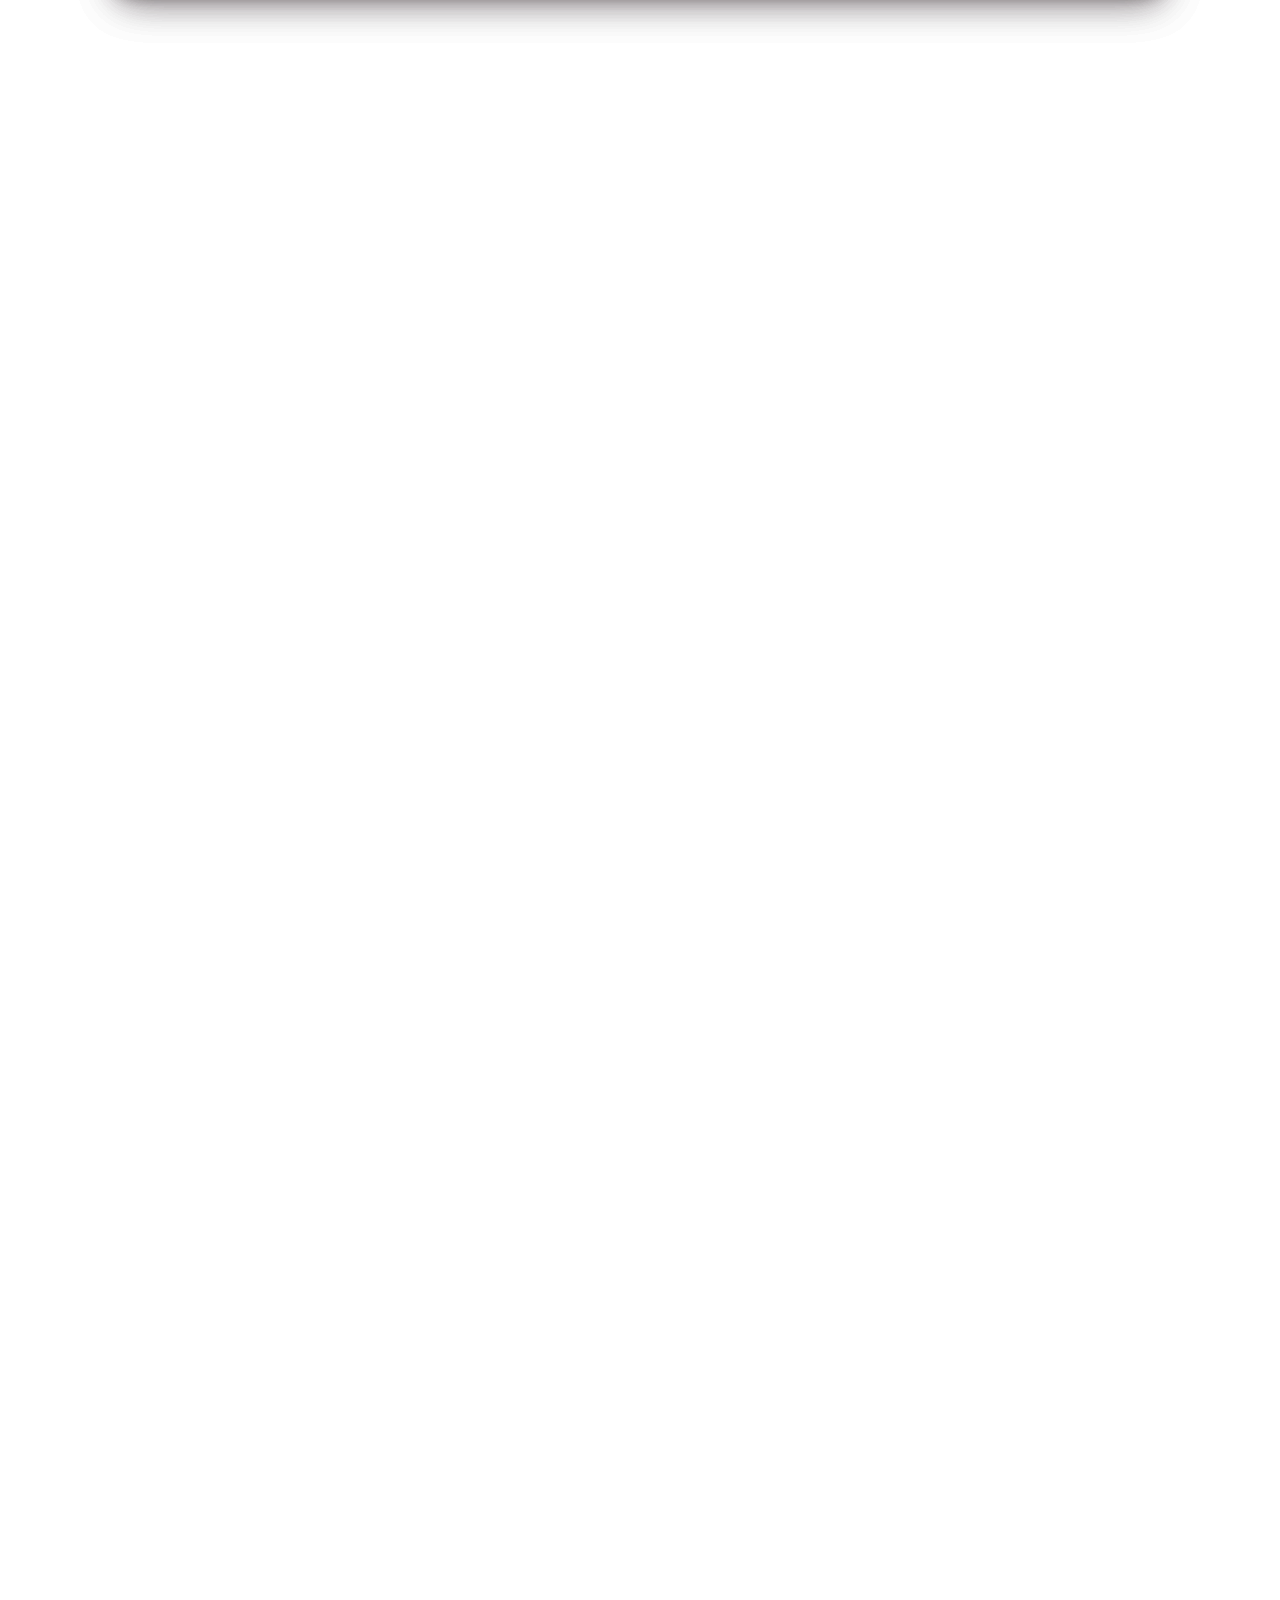
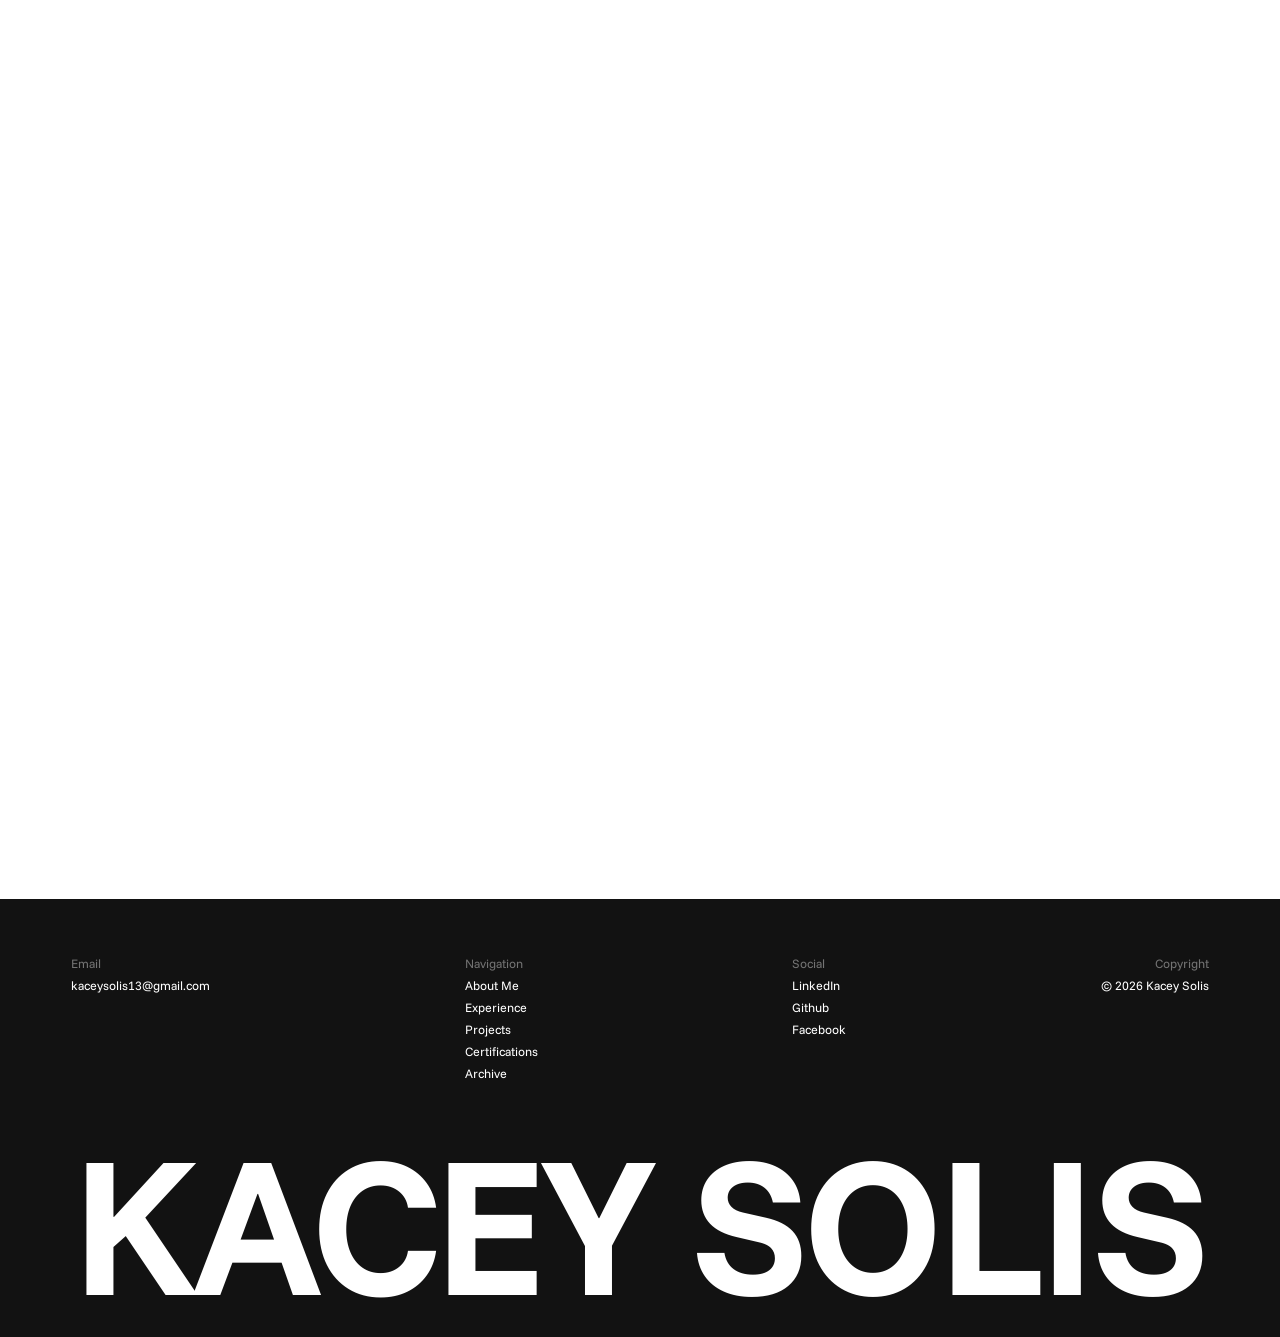
==== commit b52c14d3: "Update project files" ====
--- a/index.html
+++ b/index.html
@@ -12,7 +12,7 @@
 </head>
 <body>
 
-  <!-- Header: full nav on desktop, hamburger + menu panel on tablet/mobile -->
+  <!-- Header -->
   <header class="header" id="header">
     <div class="header__bar">
       <a class="logo" href="#top">kacey.</a>
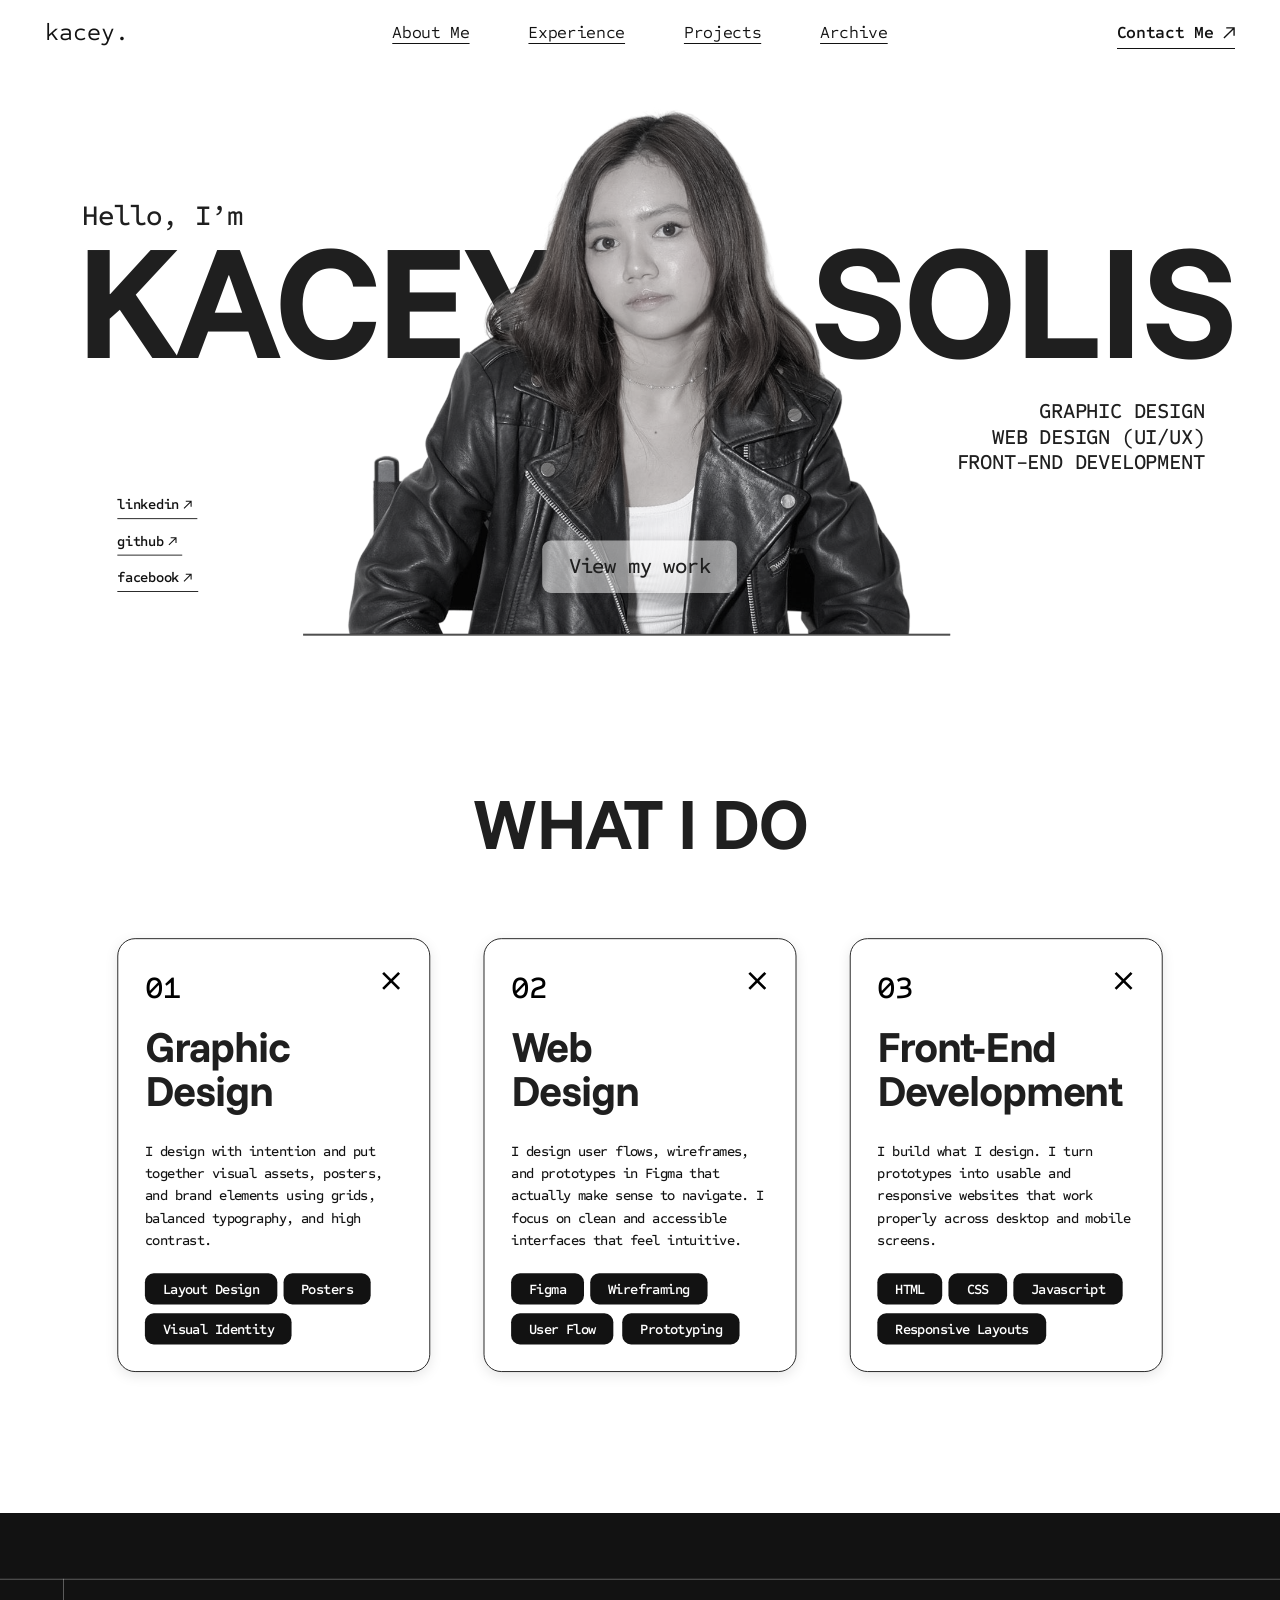
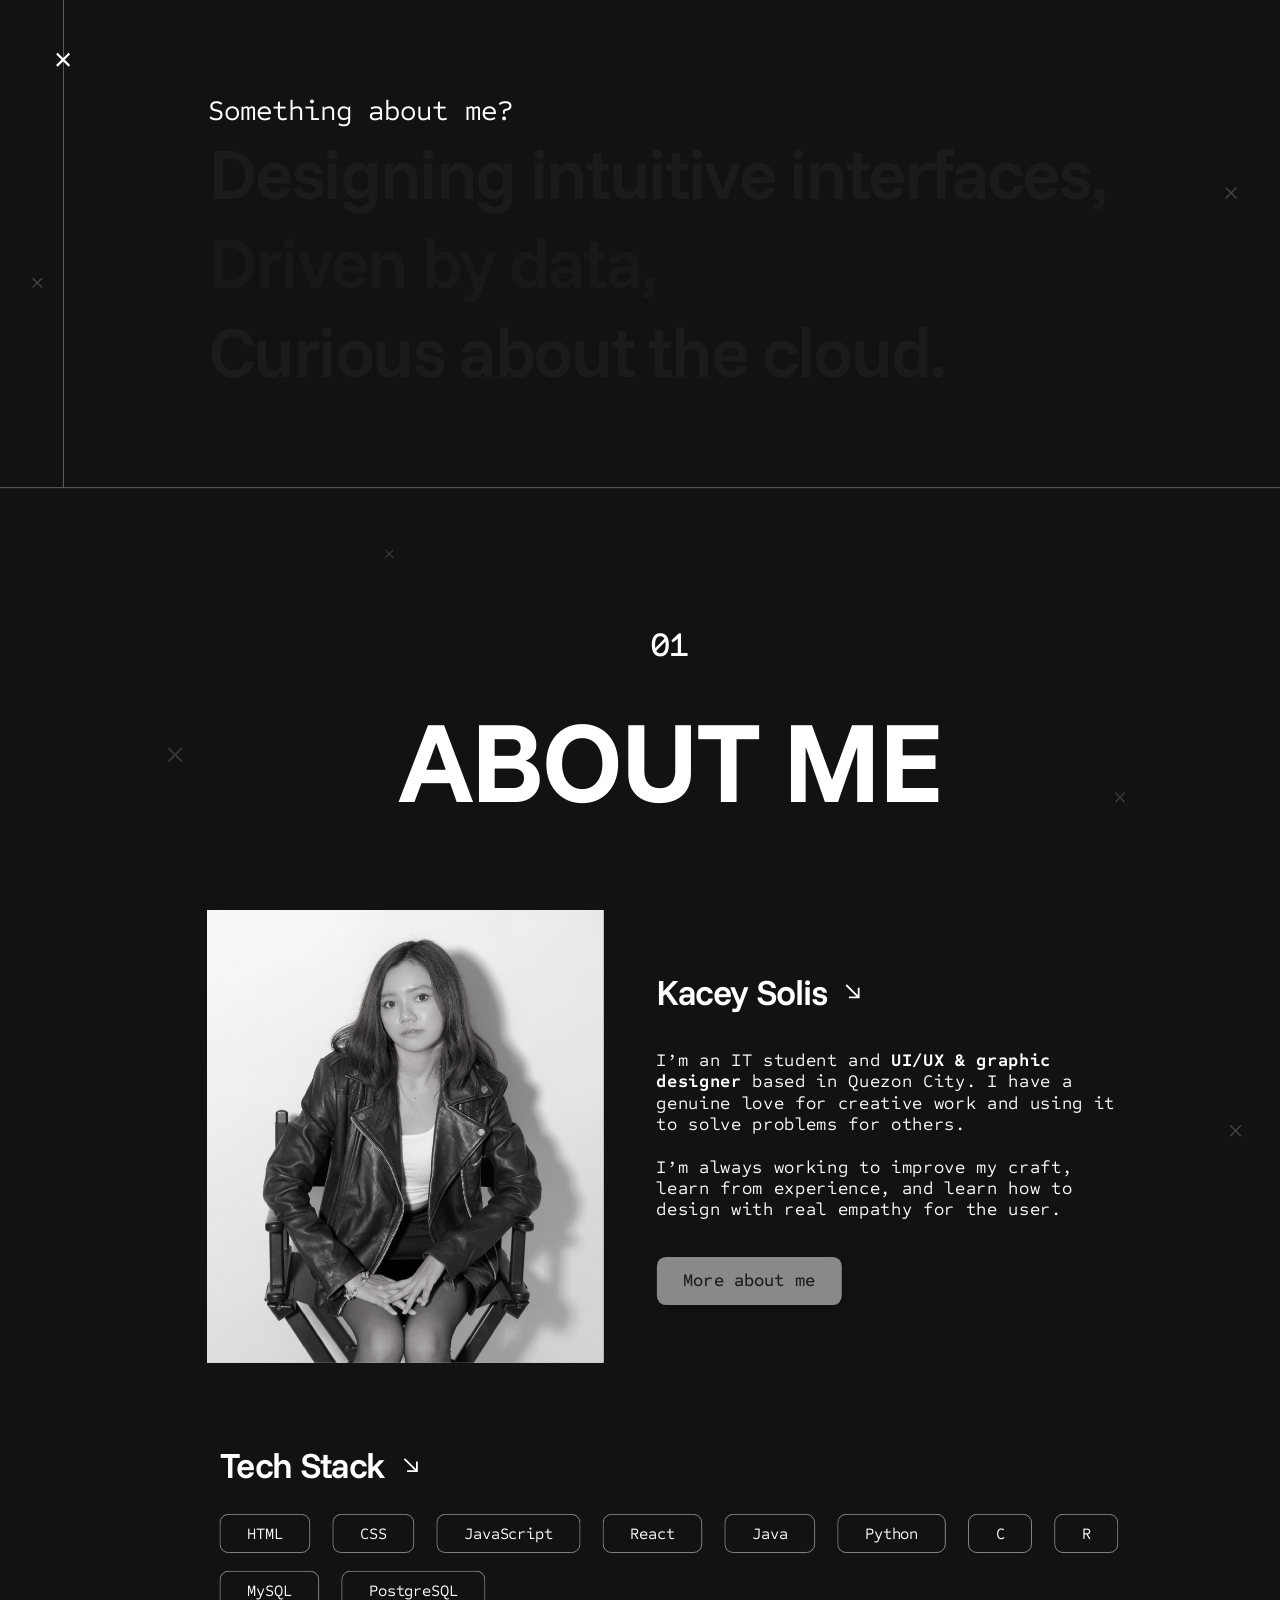
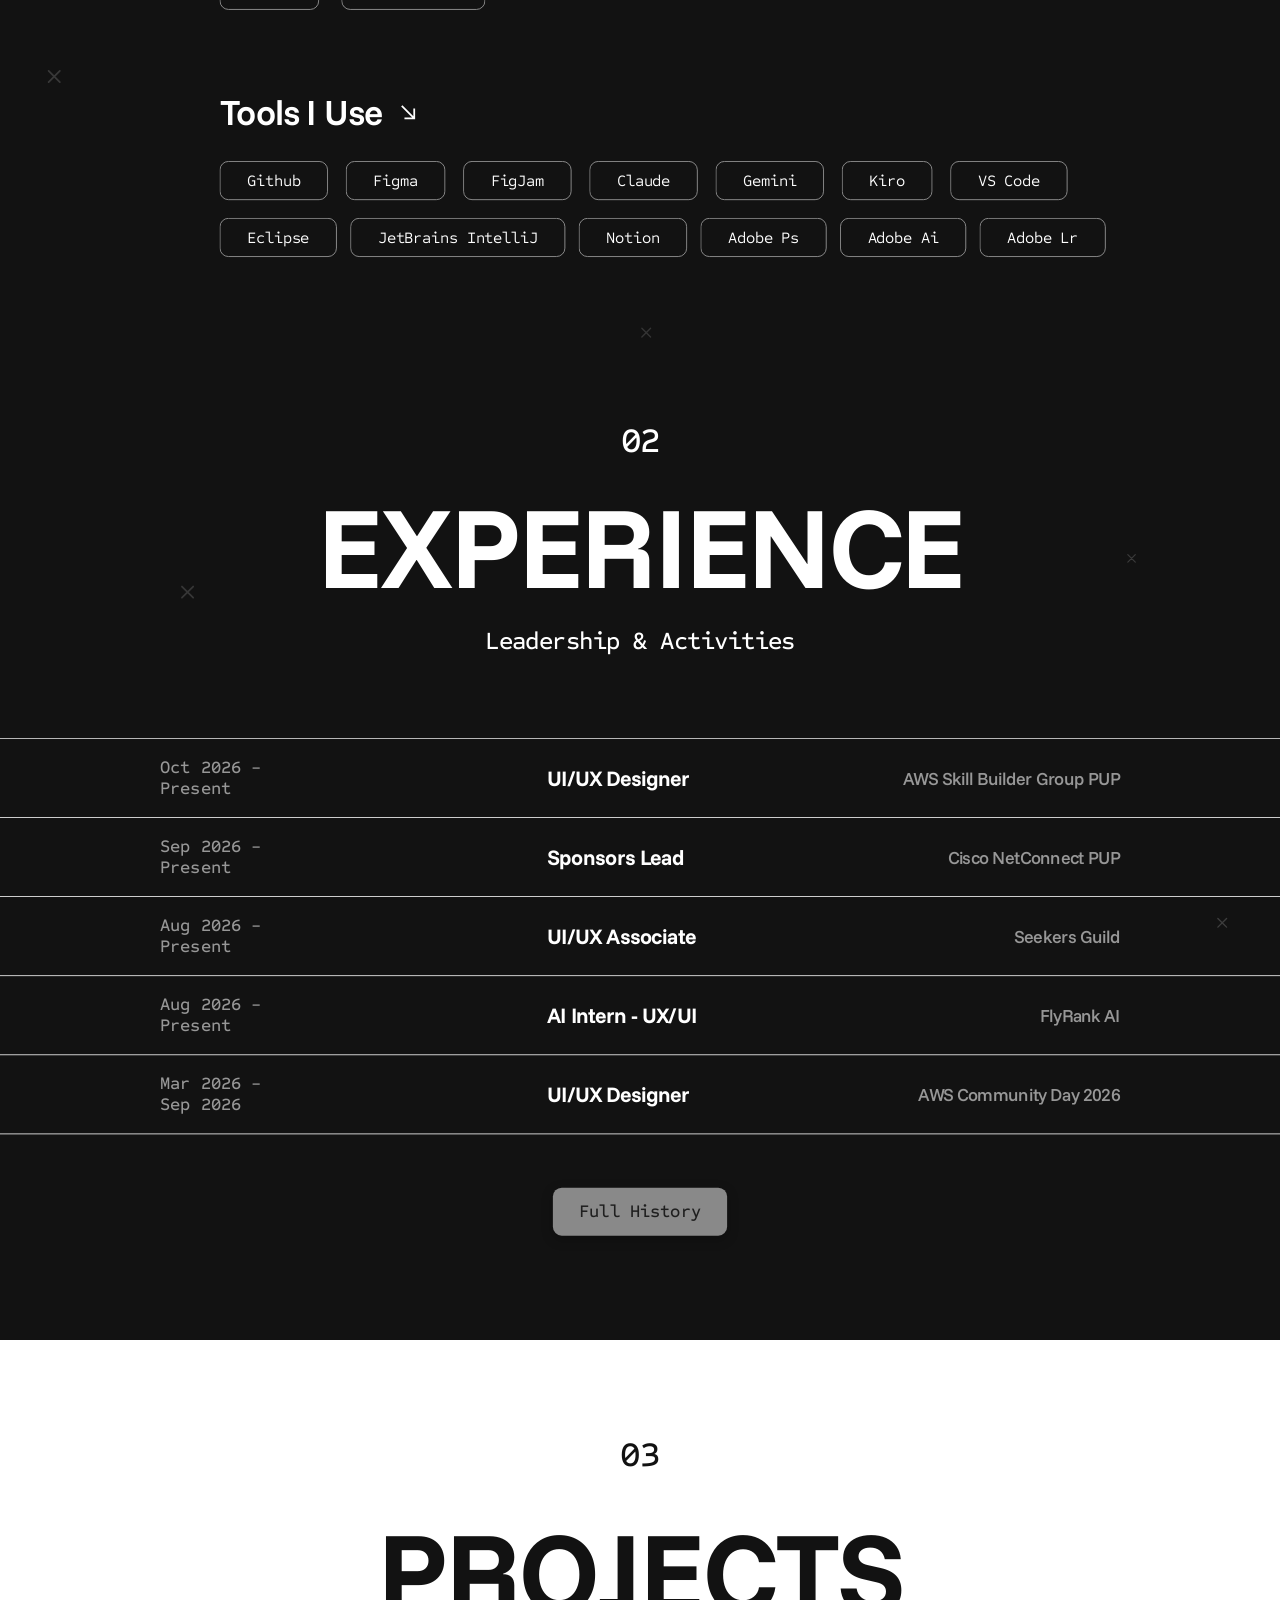
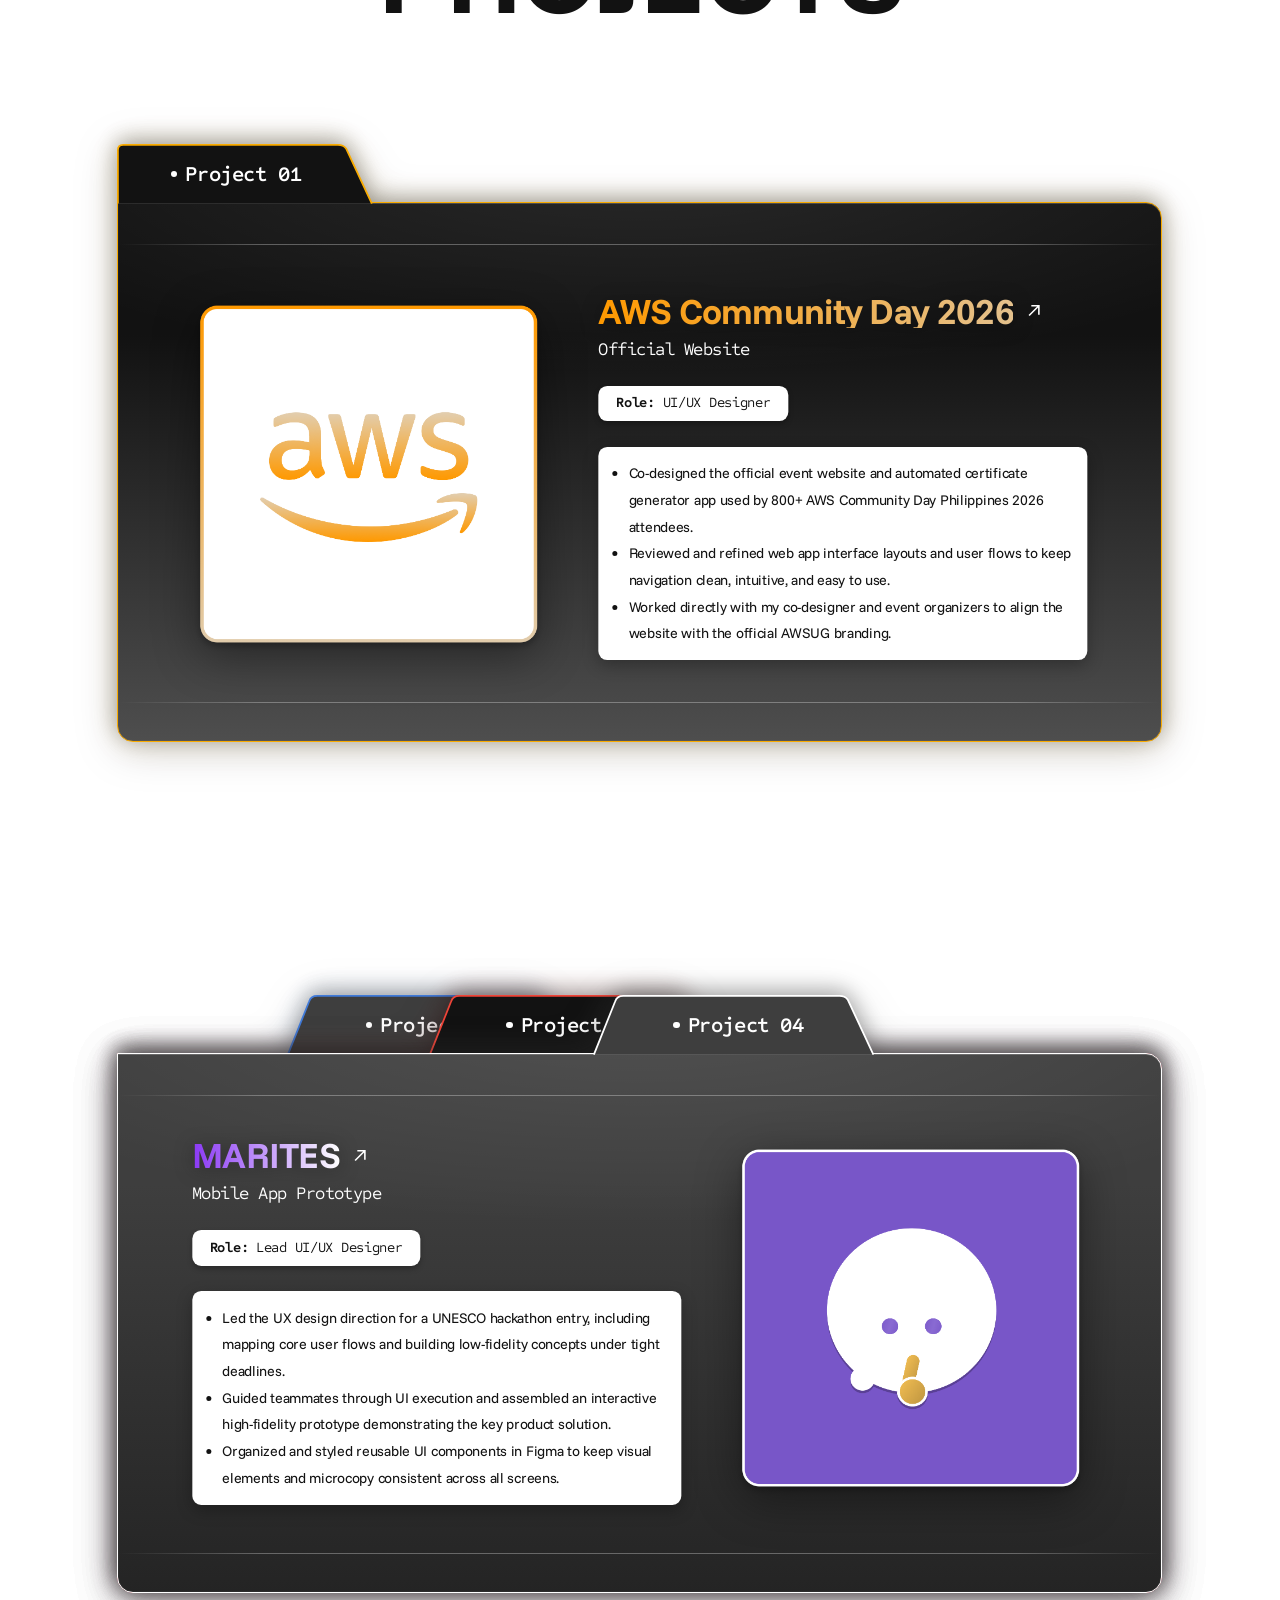
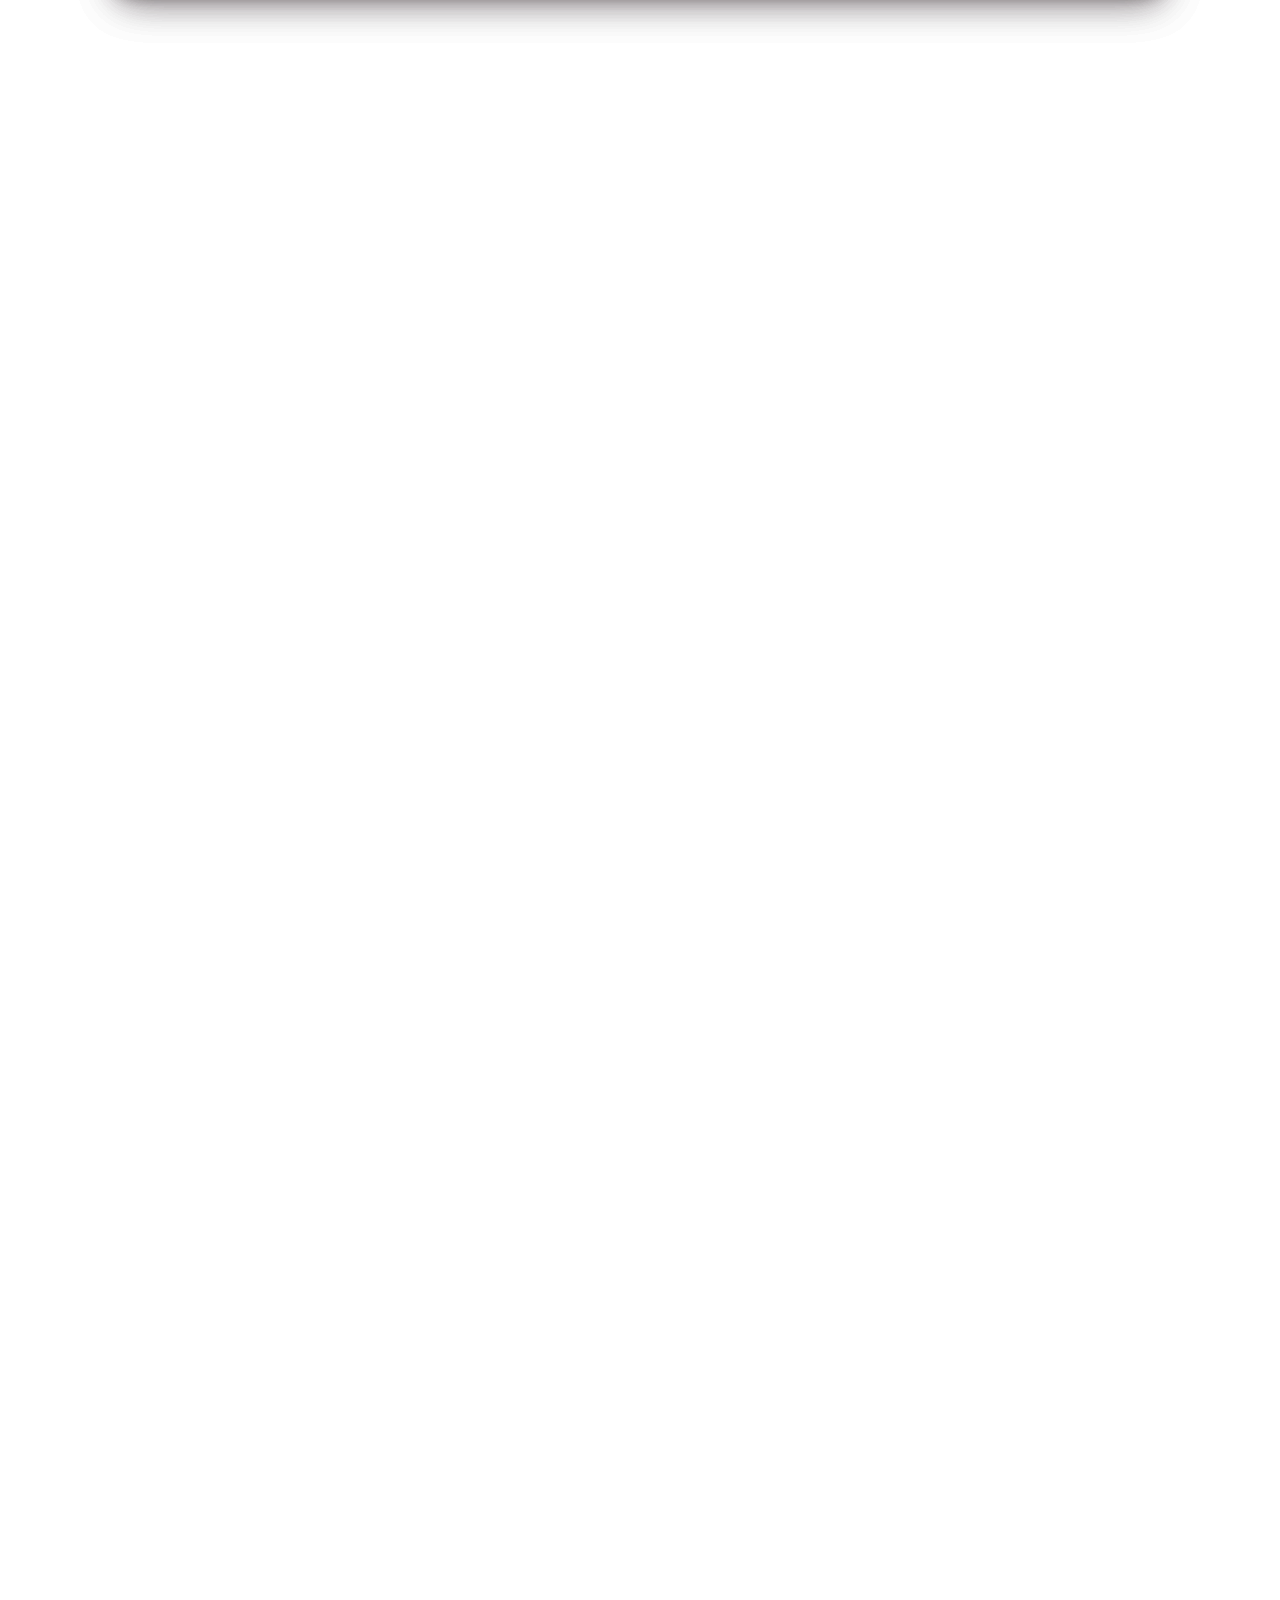
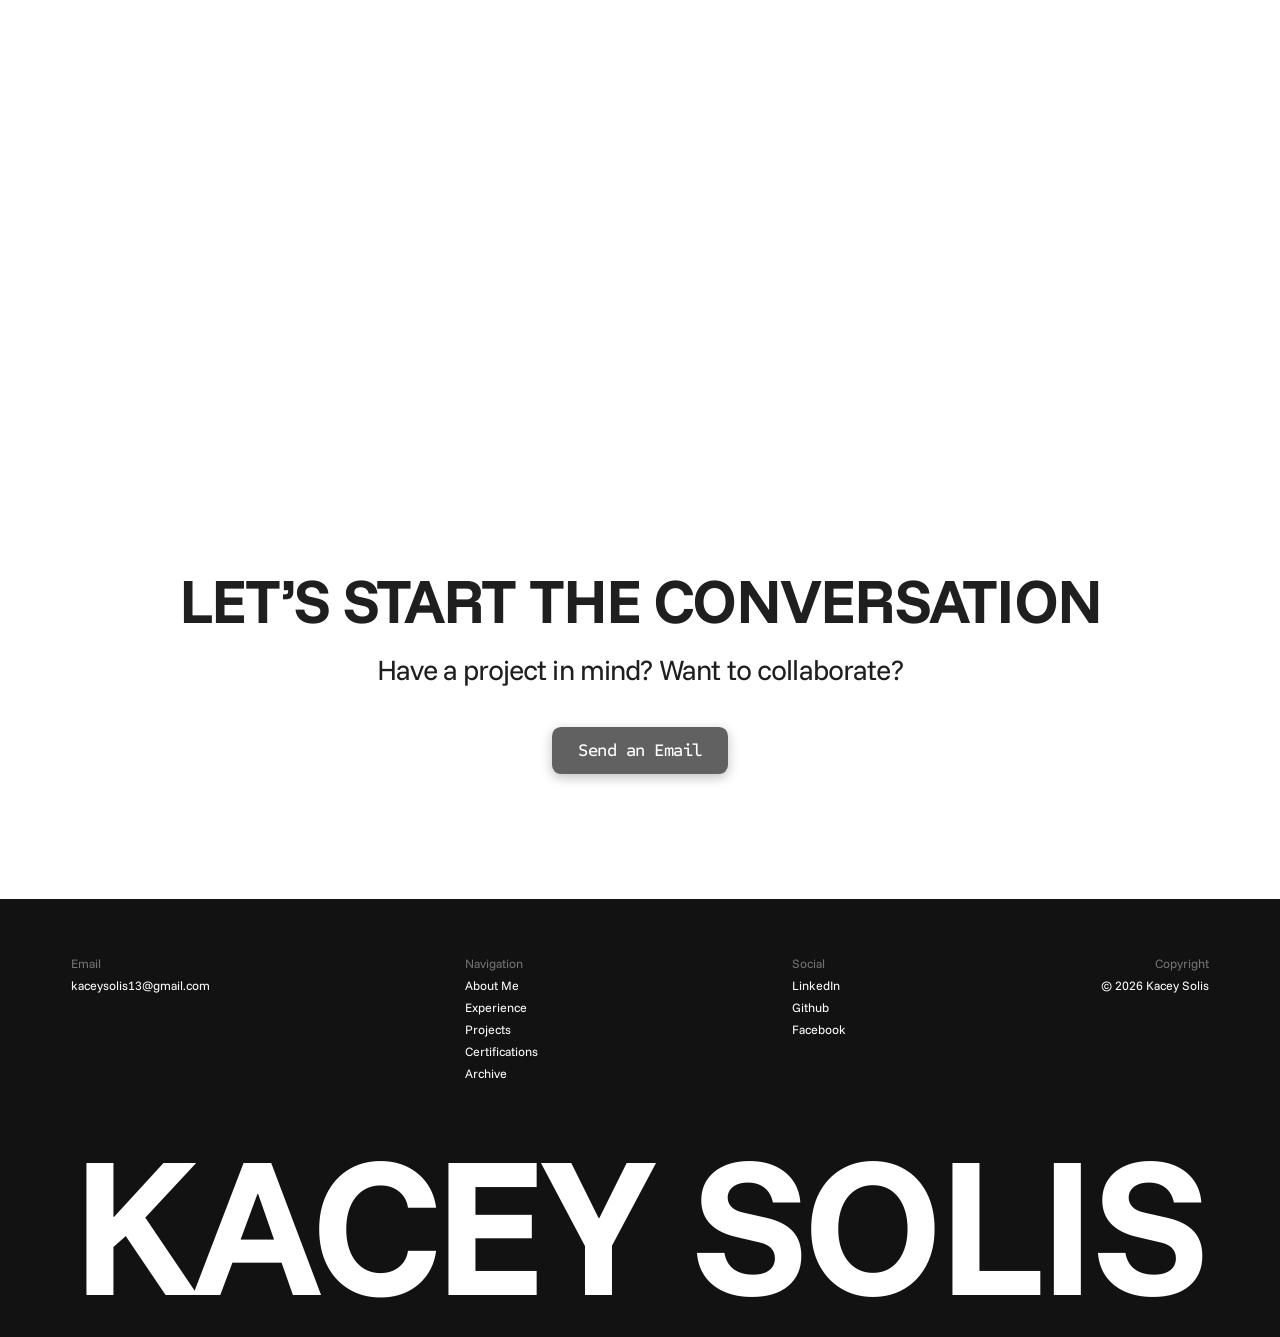
==== commit 2b0b2f8d: "Update project files" ====
--- a/index.html
+++ b/index.html
@@ -80,7 +80,7 @@
           <img src="assets/picture.png" alt="Portrait of Kacey Solis">
         </div>
 
-        <a class="cta" href="#what-i-do">View my work</a>
+        <a class="cta" href="#projects">View my work</a>
 
         <div class="socials">
           <a class="link-arrow" href="#linkedin"><span class="inner"><span class="label">linkedin</span><svg viewBox="0 0 10 10" fill="none" stroke="#121212" stroke-width="1.2" aria-hidden="true"><path d="M1 9 9 1M3 1H9v6"/></svg></span><span class="rule" style="width:90px"></span></a>
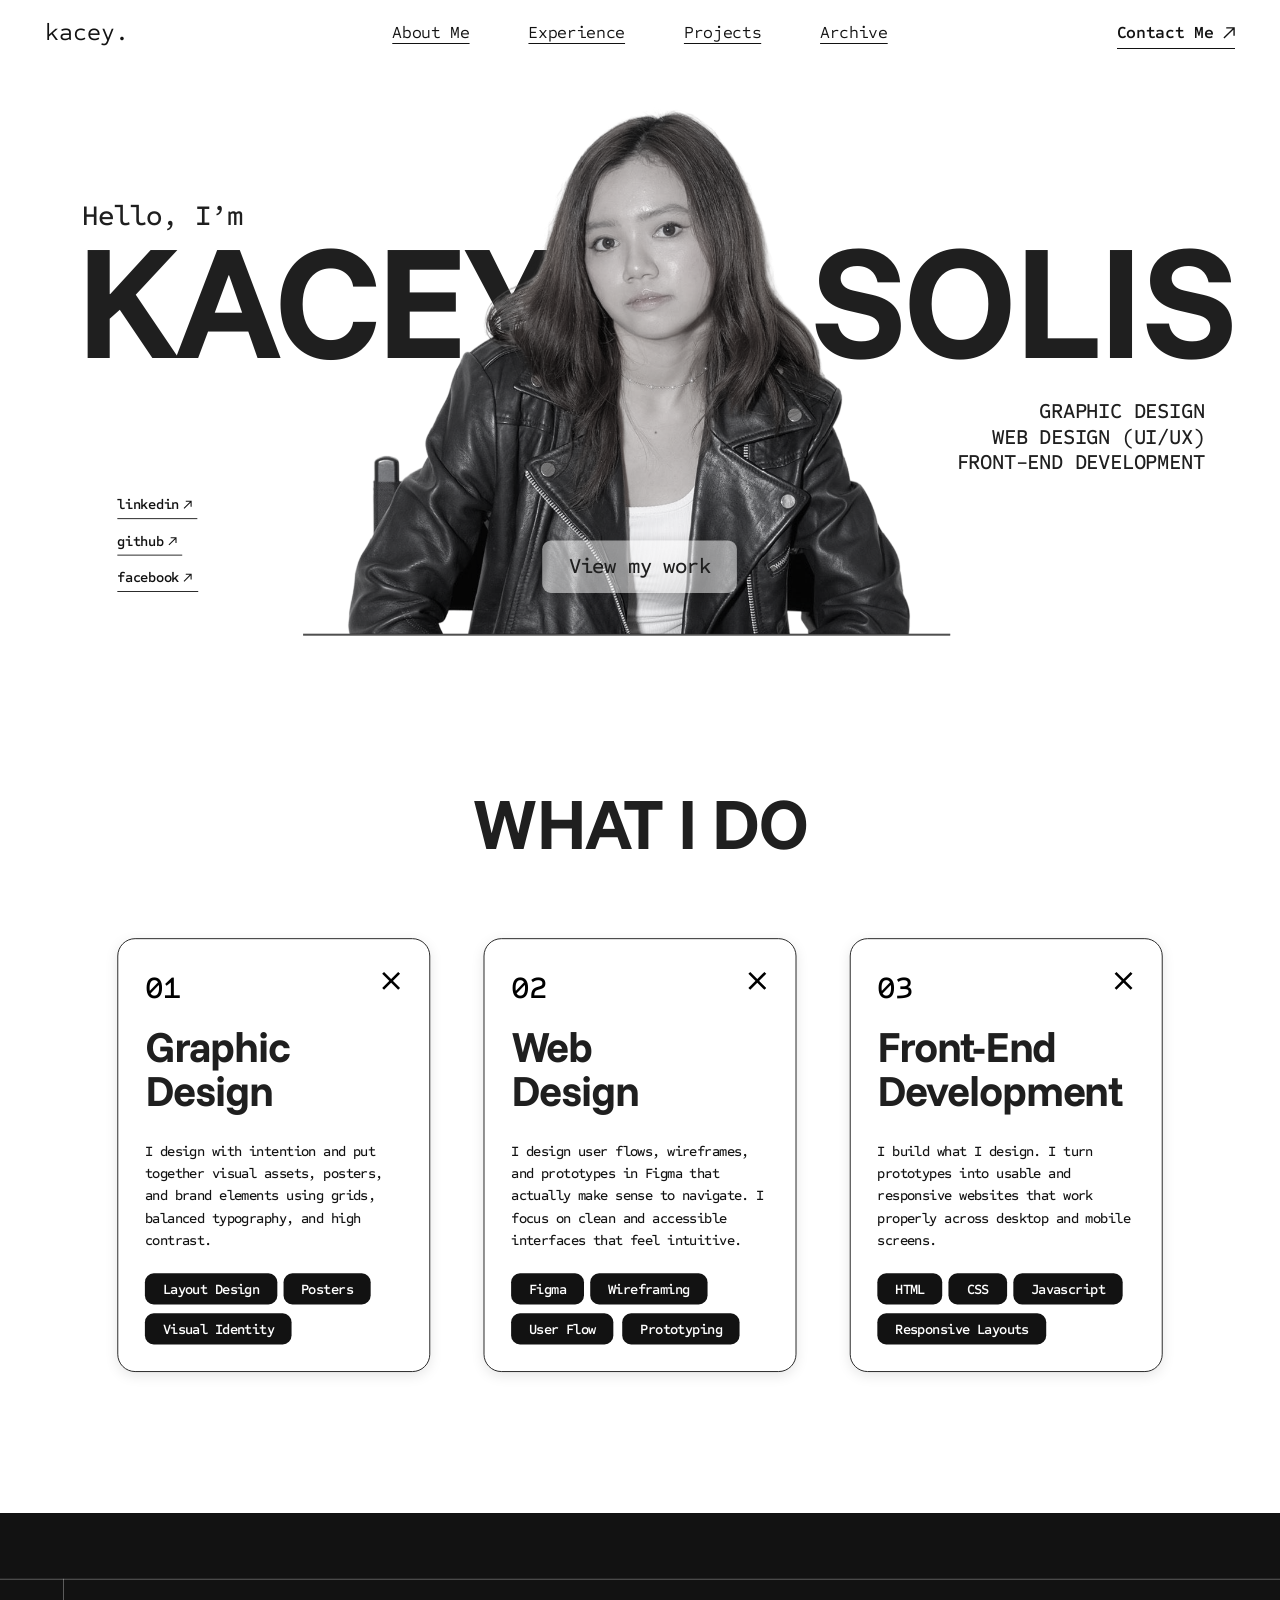
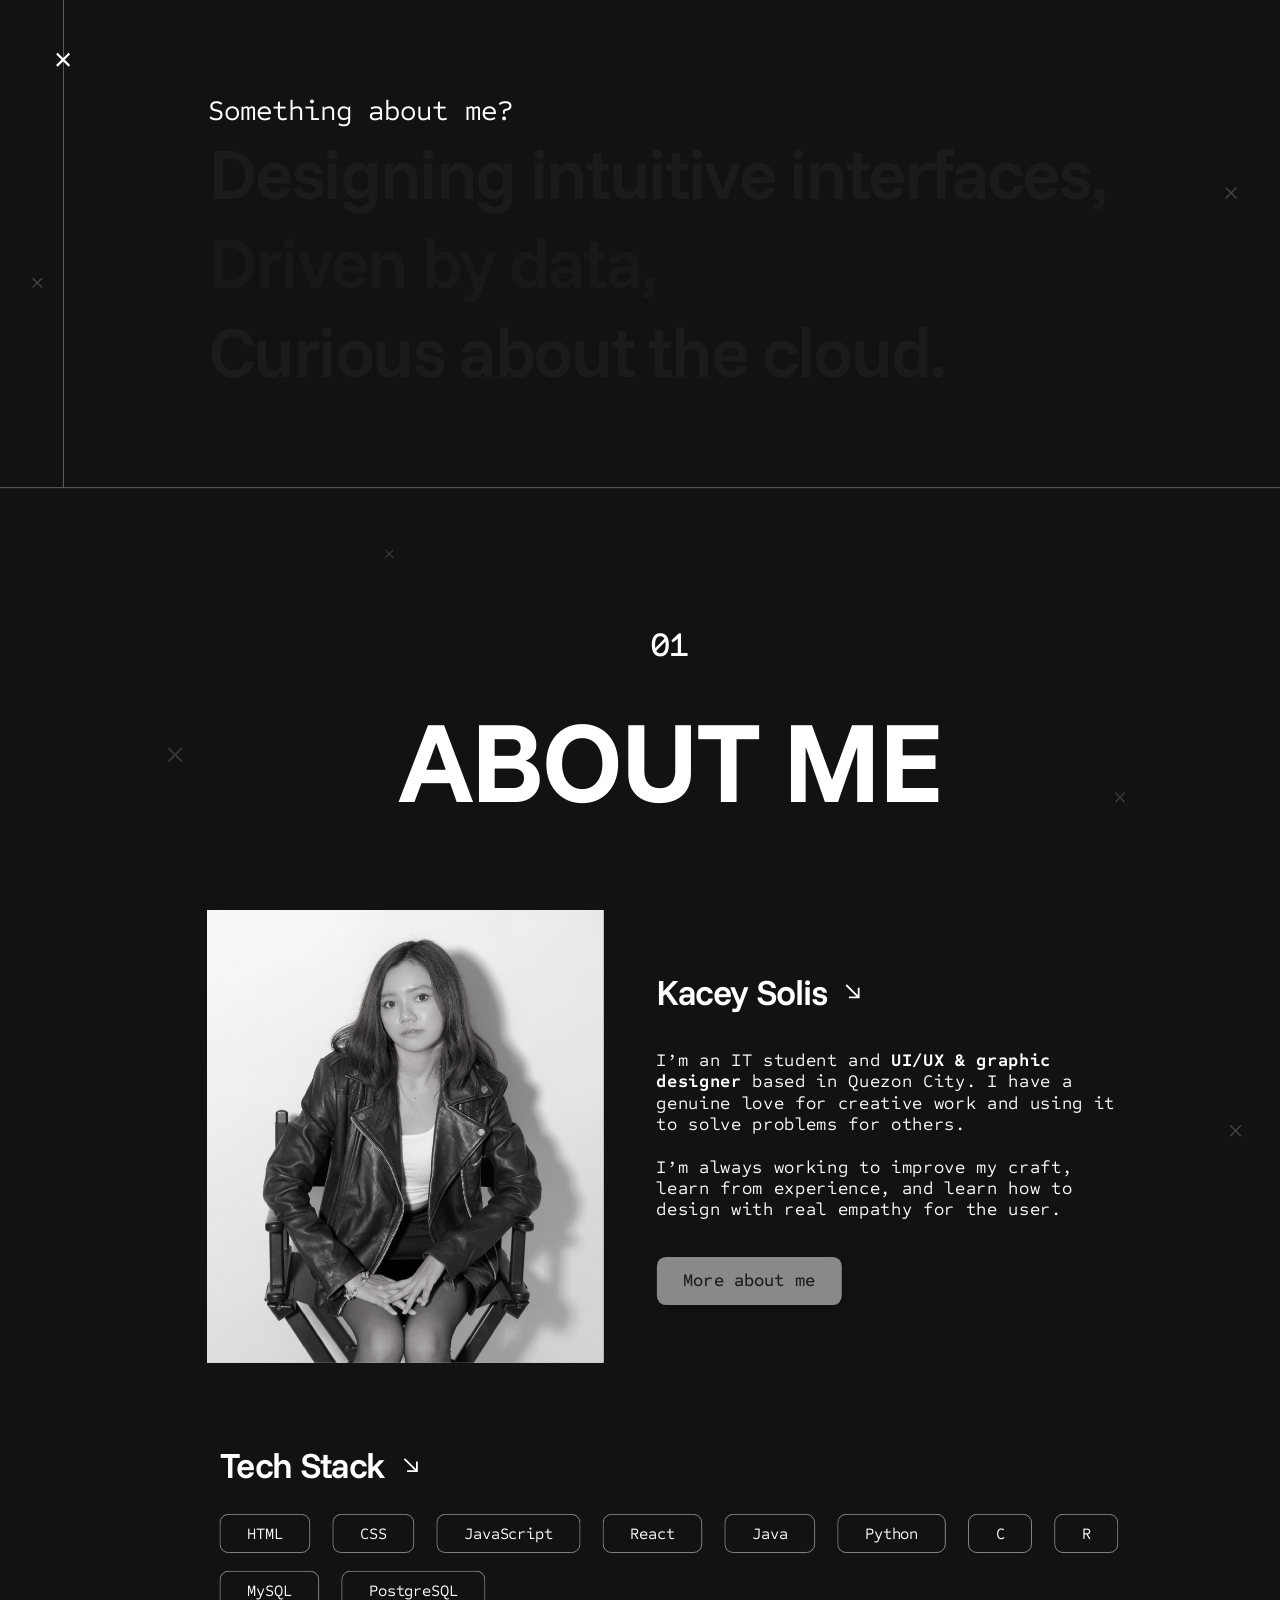
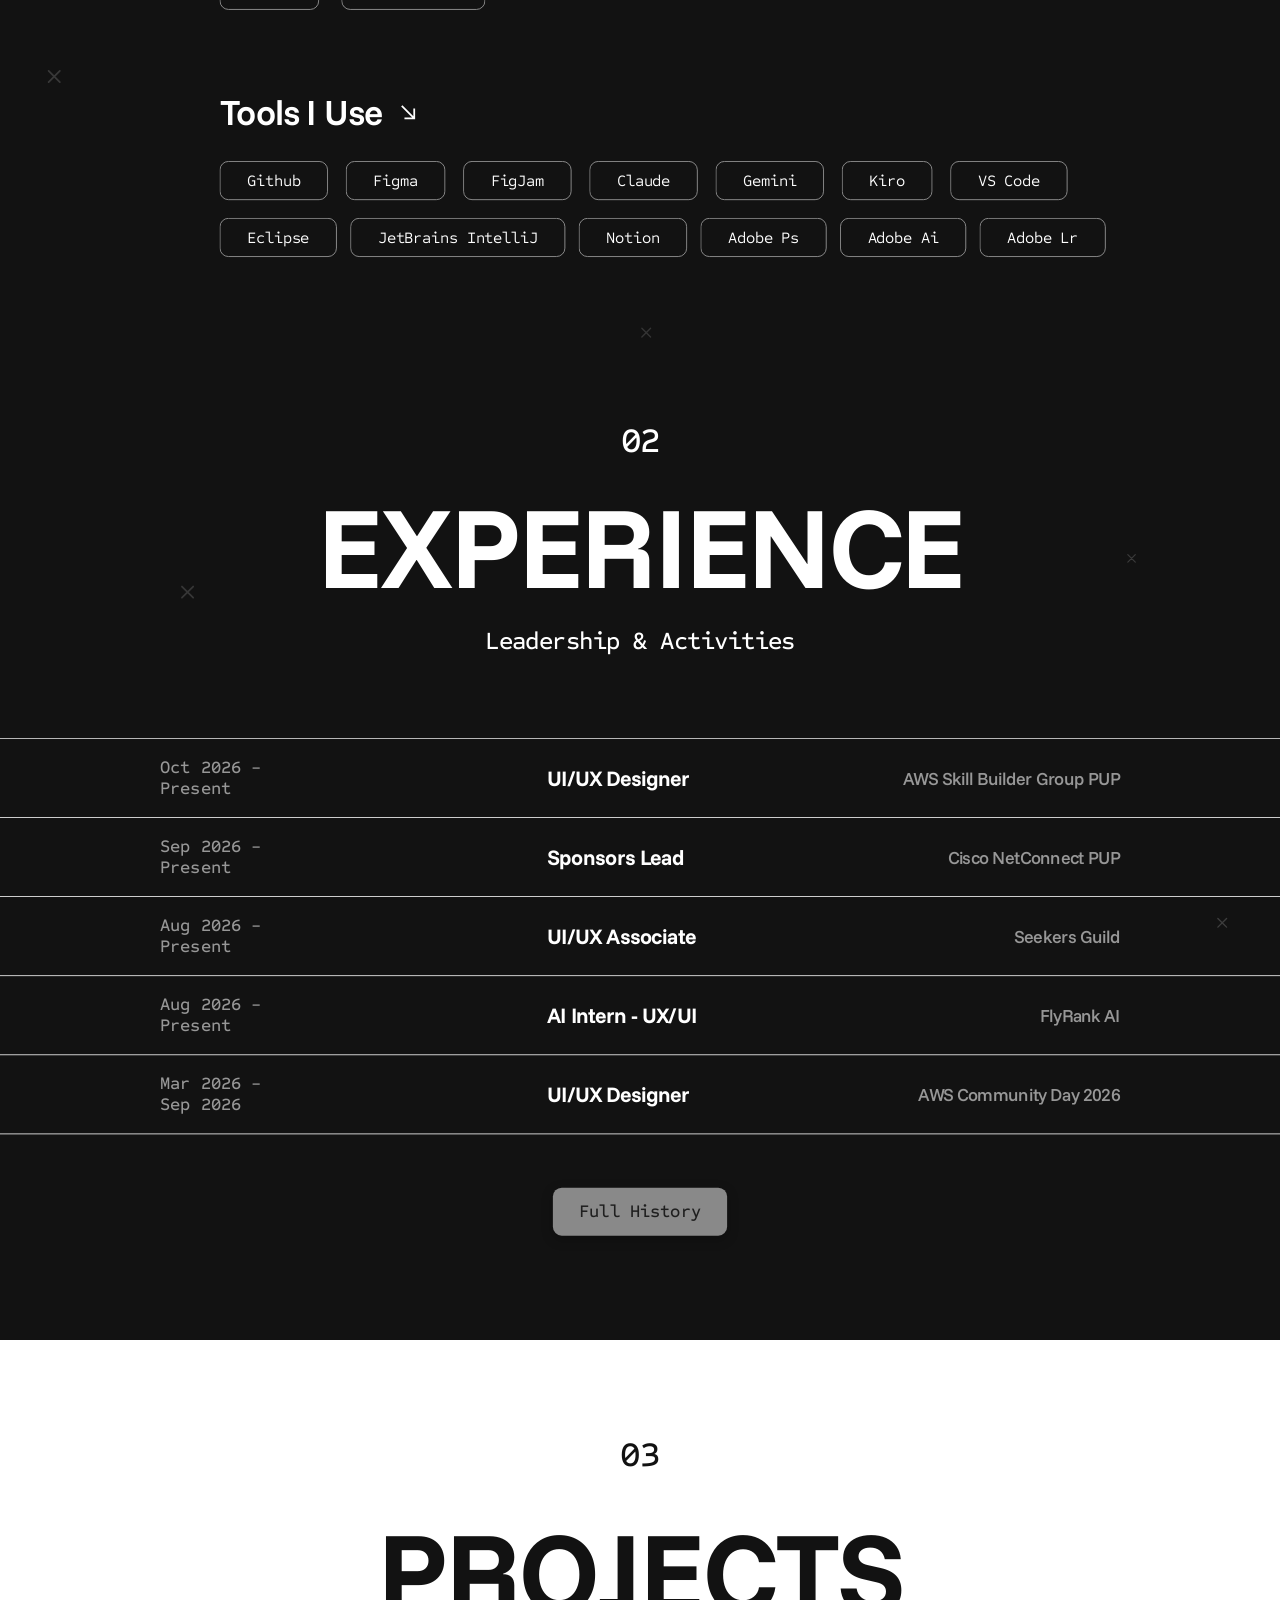
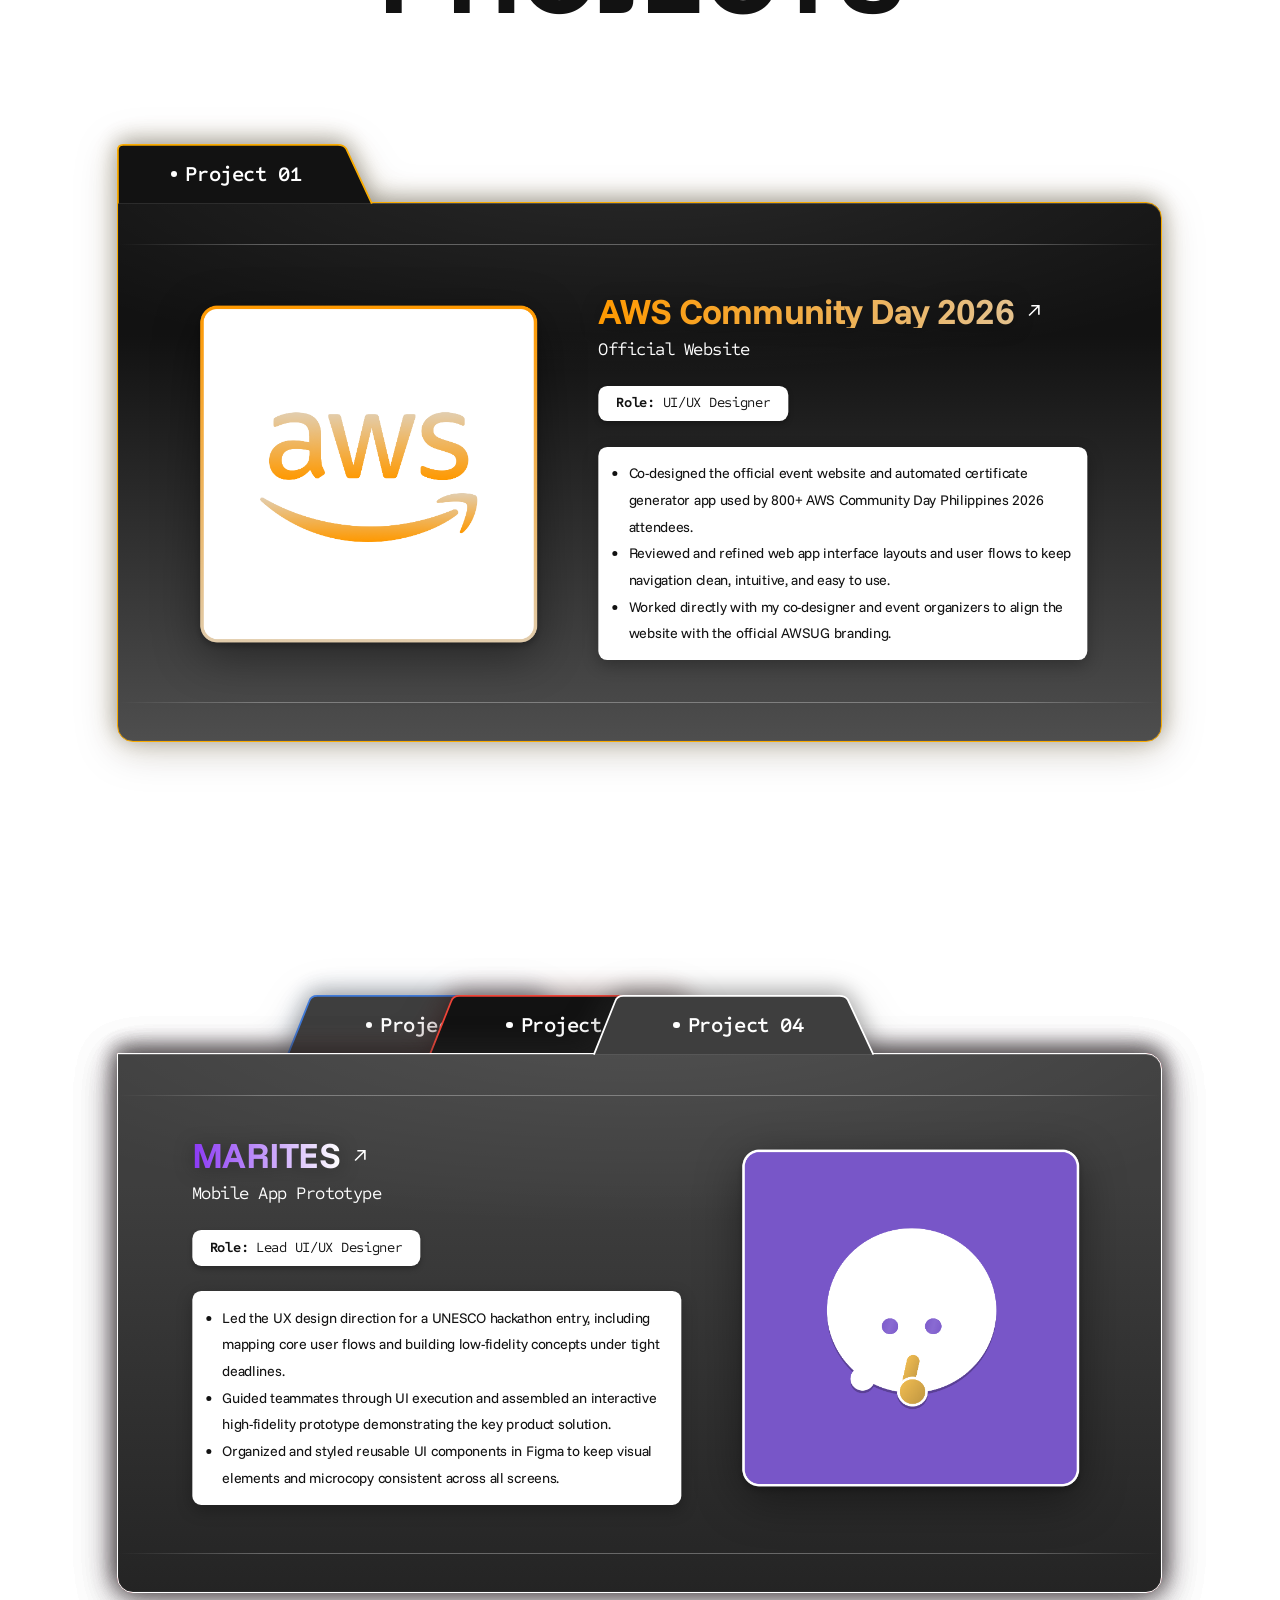
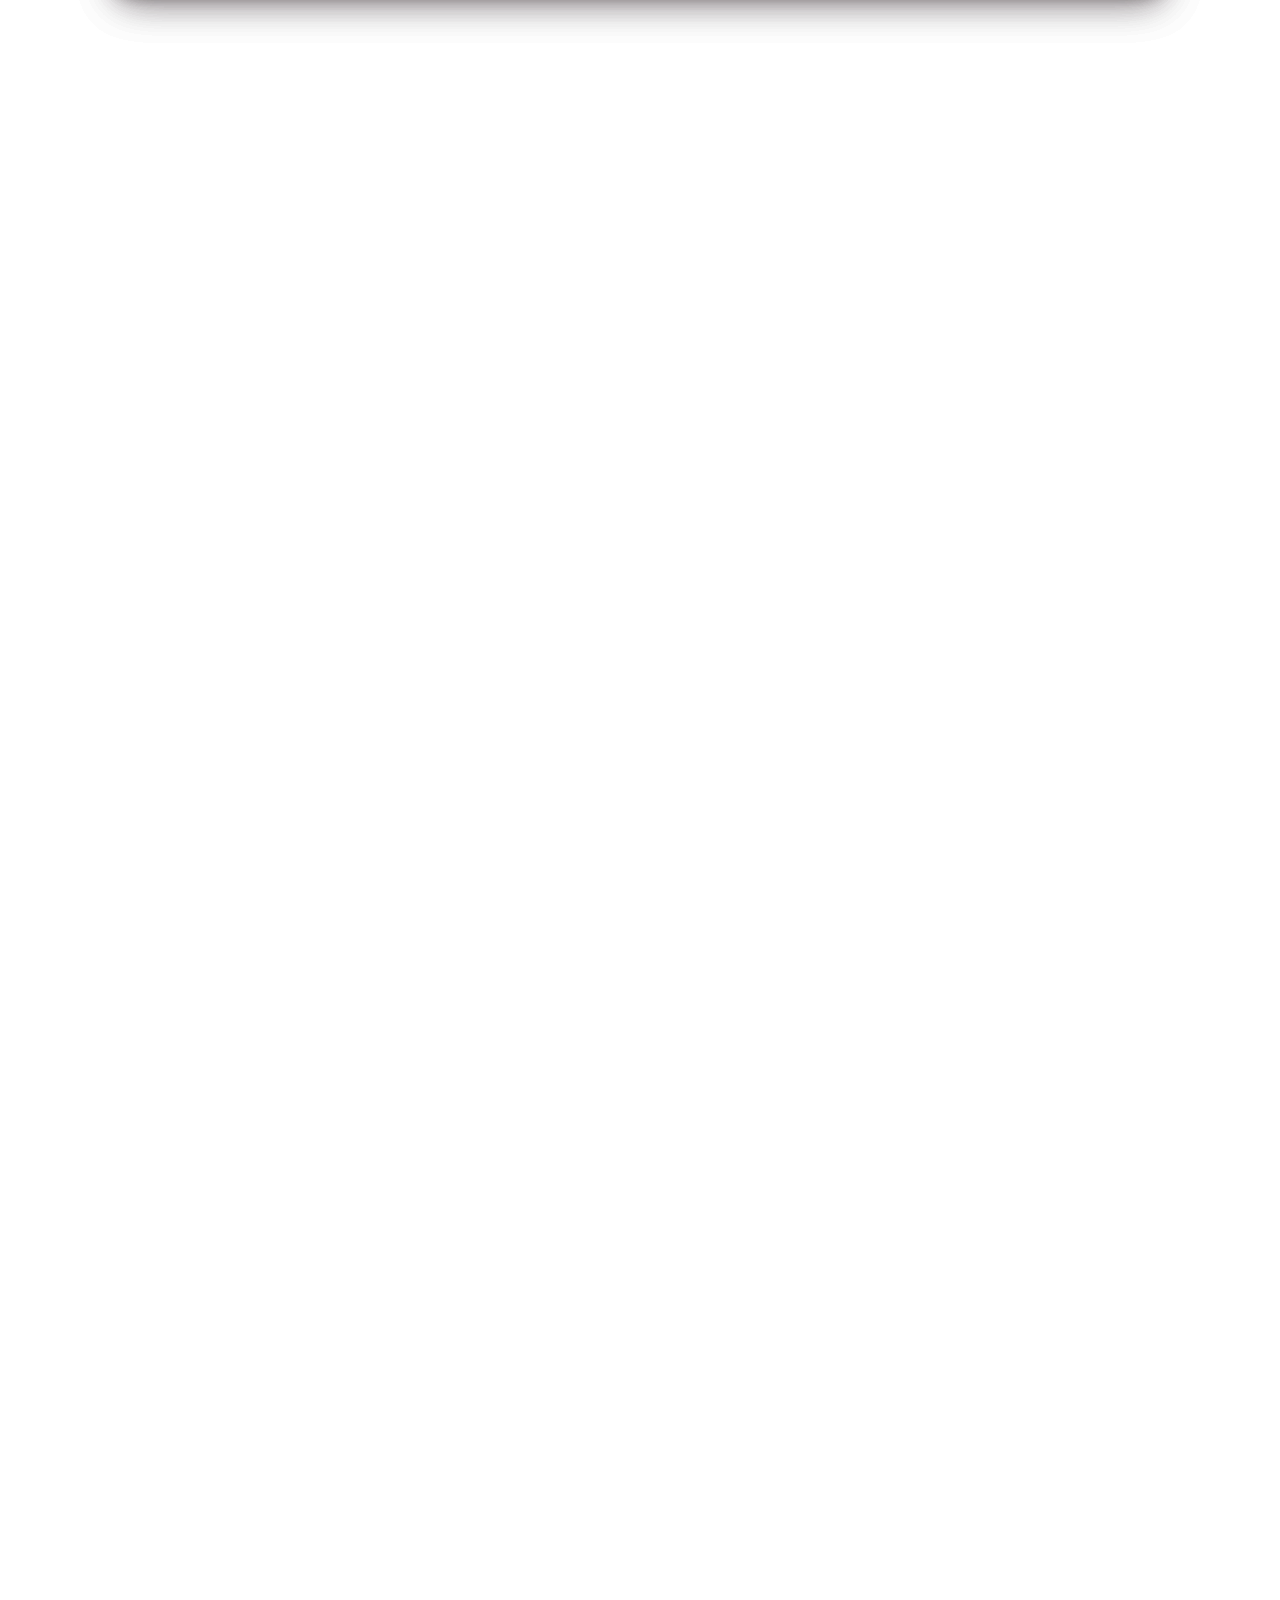
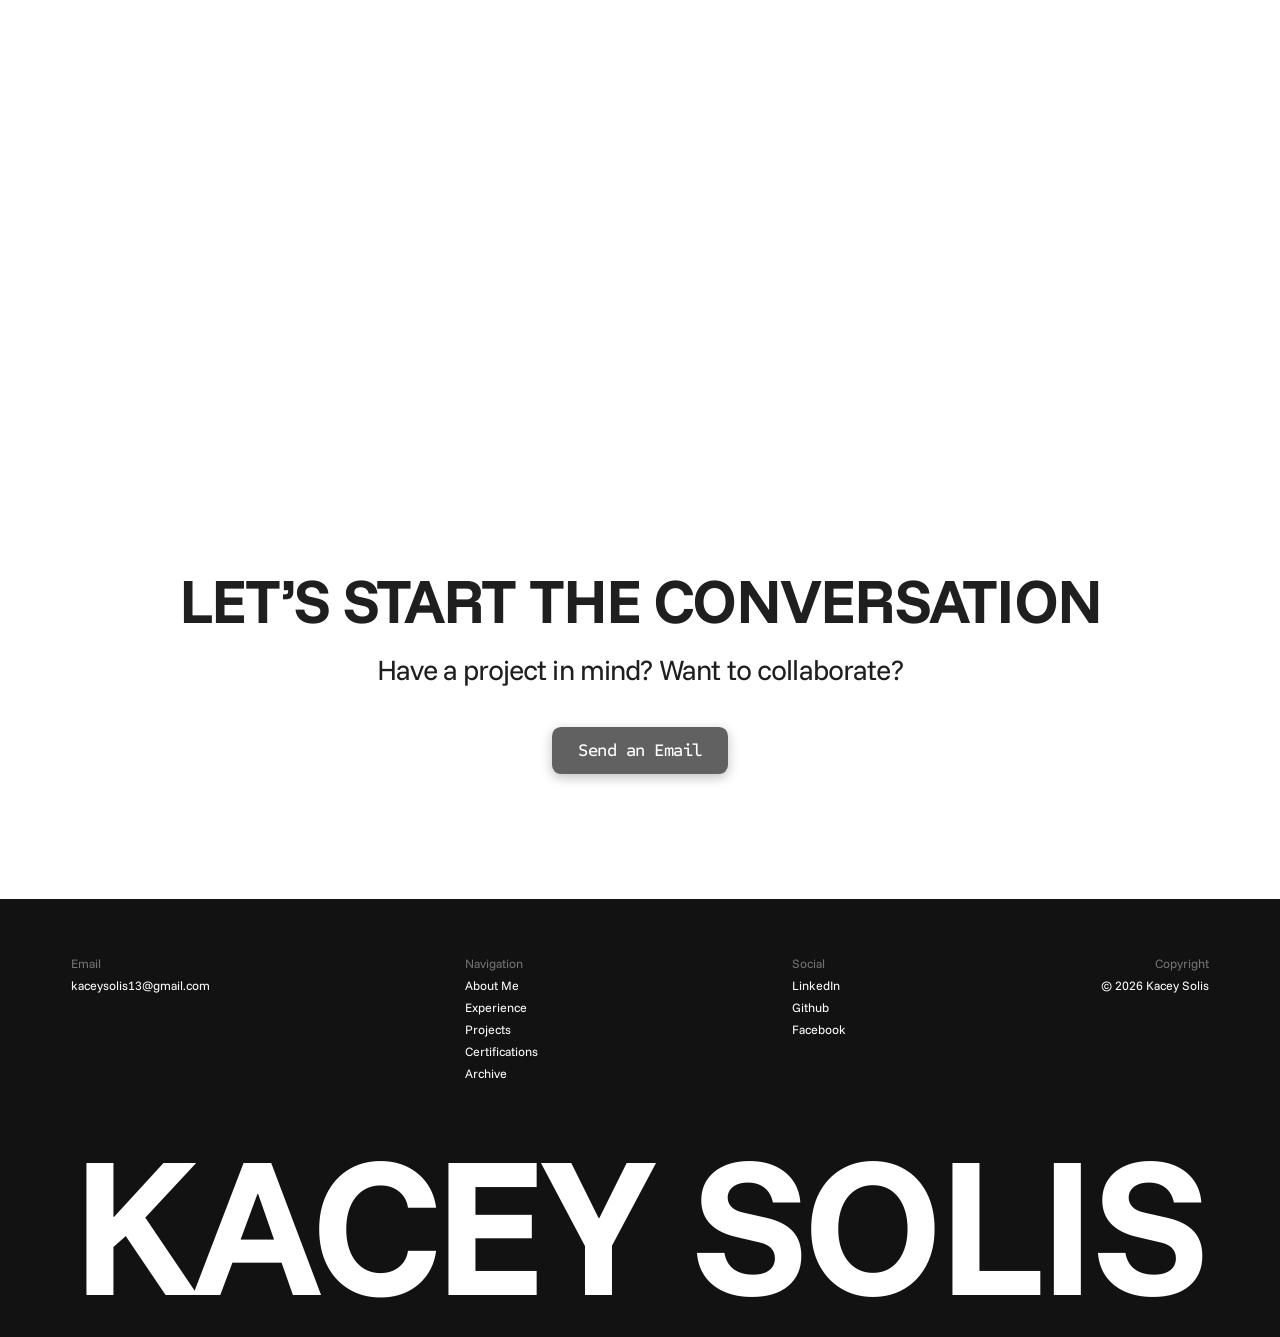
==== commit 9aa60c77: "Update project files" ====
--- a/index.html
+++ b/index.html
@@ -227,7 +227,7 @@
               <div class="folder__text">
                 <div class="folder__head">
                   <div class="folder__titles">
-                    <a class="folder__title" href="https://community.awsug.ph/2026/manila.html" target="_blank" rel="noopener"><span class="folder__title-text">AWS Community Day 2026</span><svg class="folder__go" viewBox="0 0 15 15" fill="none" stroke="currentColor" stroke-width="1.8" aria-hidden="true"><path d="M2 13 13 2M4.5 2H13v10"/></svg></a>
+                    <a class="folder__title" href="https://community.awsug.ph/2026/manila.html" target="_blank" rel="noopener"><span class="folder__title-text">AWS Community<br class="folder__mbr"> Day 2026</span><svg class="folder__go" viewBox="0 0 15 15" fill="none" stroke="currentColor" stroke-width="1.8" aria-hidden="true"><path d="M2 13 13 2M4.5 2H13v10"/></svg></a>
                     <p class="folder__sub">Official Website</p>
                   </div>
                   <p class="folder__role"><b>Role:</b> UI/UX Designer</p>
@@ -247,7 +247,7 @@
               <div class="folder__text">
                 <div class="folder__head">
                   <div class="folder__titles">
-                    <a class="folder__title" href="https://gdgpup.org/" target="_blank" rel="noopener"><span class="folder__title-text">GDG PUP NEXUS</span><svg class="folder__go" viewBox="0 0 15 15" fill="none" stroke="currentColor" stroke-width="1.8" aria-hidden="true"><path d="M2 13 13 2M4.5 2H13v10"/></svg></a>
+                    <a class="folder__title" href="https://gdgpup.org/" target="_blank" rel="noopener"><span class="folder__title-text">GDG PUP<br class="folder__mbr"> NEXUS</span><svg class="folder__go" viewBox="0 0 15 15" fill="none" stroke="currentColor" stroke-width="1.8" aria-hidden="true"><path d="M2 13 13 2M4.5 2H13v10"/></svg></a>
                     <p class="folder__sub">Official Website</p>
                   </div>
                   <p class="folder__role"><b>Roles:</b> Technical Designer and Design QA</p>
--- a/styles.css
+++ b/styles.css
@@ -5,7 +5,7 @@
   --muted: #737373;
   --mono: 'Sometype Mono', ui-monospace, 'SFMono-Regular', Menlo, monospace;
   --sans: 'Funnel Sans', 'Inter', 'Helvetica Neue', Arial, sans-serif;
-  --s: 1;            
+  --s: 1;           
   --hdr: 61px;       
   --pad: 40px;       
 }
@@ -80,6 +80,7 @@
 .contact:hover .rule, .contact:focus-visible .rule { border-top-width: 3px; }
 .contact:hover .label, .contact:focus-visible .label { transform: translateX(-2px); }
 .contact:hover svg, .contact:focus-visible svg { transform: translate(3px, -3px); }
+
 
 .menu-toggle, .mobile-menu { display: none; }
 
@@ -147,7 +148,7 @@
 
 /* ---------- What I Do ---------- */
 .what__content {
-  position: absolute; left: 107px; top: 159.5px; width: 1226px;   /* vertically centred in the 987px frame */
+  position: absolute; left: 107px; top: 159.5px; width: 1226px;   
   display: flex; flex-direction: column; align-items: center; gap: 80px;
 }
 .what__title {
@@ -174,11 +175,11 @@
 .card__head { display: flex; flex-direction: column; gap: 5px; width: 100%; }
 .card__num {
   font-family: var(--mono); font-weight: 500;
-  font-size: 12.457cqw; line-height: 1.9444; letter-spacing: -0.03em; color: #000;   /* 36px / 70px */
+  font-size: 12.457cqw; line-height: 1.9444; letter-spacing: -0.03em; color: #000;   
 }
 .card__title {
   font-family: var(--sans); font-weight: 700;
-  font-size: 16.609cqw; line-height: 1.0417; letter-spacing: -0.03em; color: var(--ink);   /* 48px / 50px */
+  font-size: 16.609cqw; line-height: 1.0417; letter-spacing: -0.03em; color: var(--ink);  
 }
 .card__title span { display: block; }
 .card__body { display: flex; flex-direction: column; gap: 25px; width: 100%; }
@@ -343,11 +344,12 @@
 @media (max-width: 1024px) {
   :root { --pad: 40px; }
 
+
   .stage, .stage--hero, .stage--what, .stage--about, .stage--more { height: auto; overflow: visible; }
   .frame { width: 100%; height: auto; transform: none; }
   .hero, .what, .about-exp, .more { height: auto; }
 
-  /* ----- Header (mobile pattern) ----- */
+  /* ----- Header ----- */
   .header {
     width: 100%; transform: none;
     border-bottom: 0.5px solid #000;
@@ -366,22 +368,24 @@
   .menu-toggle:focus-visible { outline: 2px solid var(--ink-2); outline-offset: 2px; }
 
   .mobile-menu {
-    display: block; overflow: hidden; background: var(--bg);
-    max-height: 0; visibility: hidden;
-    transition: max-height .4s ease, visibility 0s linear .4s;
+    display: block; position: absolute; top: 100%; left: 0; right: 0; box-sizing: border-box;
+    height: calc(100svh - 100%); height: calc(100dvh - 100%);
+    background: var(--bg); border-top: 0.5px solid #000;
+    clip-path: inset(0 0 100% 0); visibility: hidden;
+    transition: clip-path .4s ease, visibility 0s linear .4s;
   }
   .mobile-menu.is-open {
-    max-height: calc(100svh - var(--hdr)); visibility: visible;
-    transition: max-height .4s ease, visibility 0s;
+    clip-path: inset(0); visibility: visible;
+    transition: clip-path .4s ease, visibility 0s;
   }
   .mobile-menu__inner {
-    display: flex; flex-direction: column; justify-content: space-between;
-    min-height: min(454px, calc(100svh - var(--hdr)));
-    padding: 40px 20px 20px;
-  }
-  .mobile-menu__links { display: flex; flex-direction: column; align-items: flex-start; gap: 15px; }
+    box-sizing: border-box; height: 100%;
+    display: flex; flex-direction: column; justify-content: space-between; gap: 30px;
+    padding: 40px 20px; overflow-y: auto; overscroll-behavior: contain;
+  }
+  .mobile-menu__links { display: flex; flex-direction: column; align-items: flex-start; gap: 30px; }
   .mobile-menu__links a {
-    font-family: var(--sans); font-weight: 600; font-size: 28px; line-height: normal;
+    font-family: var(--sans); font-weight: 600; font-size: 32px; line-height: normal;
     color: var(--ink-2); text-decoration: none;
   }
   .mobile-menu__contact { display: flex; flex-direction: column; align-items: flex-start; }
@@ -505,7 +509,7 @@
   .footer__name { font-size: calc((100cqw - 2 * var(--fpad)) / 6.15); }
 }
 
-/* Tablet portrait: single-column cards, stacked about */
+
 @media (max-width: 860px) {
   .what__cards { grid-template-columns: minmax(0, 1fr); max-width: 520px; margin: 0 auto; }
   .card__text { font-size: 16px; line-height: 25px; }
@@ -562,7 +566,7 @@
   .footer__cols { gap: 56px; }
 }
 
-/* Reduced motion: no falling hero (scroll-linked fade stays — it isn’t movement) */
+
 @media (prefers-reduced-motion: reduce) {
   .picture, .intro, .socials, .cta, .hello, .name, .roles { animation: none !important; }
   html { scroll-behavior: auto; }
@@ -637,7 +641,7 @@
 }
 .folder--center .folder__content { top: calc(301.65 * var(--px)); translate: -50% -50%; }
 
-/* art cards */
+
 .art {
   position: relative; flex: none; width: calc(397.29 * var(--px)); height: calc(397.29 * var(--px)); border-radius: calc(20 * var(--px));
   box-shadow: 0 calc(14 * var(--px)) calc(34 * var(--px)) rgba(0, 0, 0, 0.4);
@@ -719,13 +723,13 @@
 .btn-dark:hover { background: rgba(31, 31, 31, 0.92); transform: translateY(-2px); }
 .btn-dark:focus-visible { outline: 2px solid var(--ink-2); outline-offset: 3px; }
 
-/* ---------- Contact call-to-action ---------- */
+
 .cta-block { scroll-margin-top: 24vh; width: 100%; display: flex; flex-direction: column; align-items: center; gap: calc(45 * var(--px)); text-align: center; }
 .cta-block__text { display: flex; flex-direction: column; align-items: center; gap: calc(14 * var(--px)); width: 100%; color: var(--ink); }
 .cta-block__title { font-family: var(--sans); font-weight: 700; font-size: calc(70 * var(--px)); line-height: normal; letter-spacing: -0.03em; }
 .cta-block__sub { font-family: var(--sans); font-weight: 400; font-size: calc(32 * var(--px)); line-height: normal; letter-spacing: -0.03em; }
 
-/* MOTION */
+/* MOTION — About / Experience / Projects */
 @keyframes rise { from { opacity: 0; translate: 0 26px; } to { opacity: 1; translate: 0 0; } }
 @keyframes wipe { from { clip-path: inset(0 100% 0 0); } to { clip-path: inset(0 0 0 0); } }
 @keyframes ch-up { from { translate: 0 108%; opacity: 0; } to { translate: 0 0; opacity: 1; } }
@@ -914,7 +918,7 @@
 
 /* ---------- tablet ---------- */
 @media (max-width: 1024px) {
-  .more { padding: calc(var(--hdr) + 52px) var(--pad) 100px; }
+  .more { height: auto; padding: calc(var(--hdr) + 52px) var(--pad) 100px; }
   .more__content { position: static; width: 100%; gap: 96px; }
   .more__main { gap: 72px; }
   .more__about { gap: 56px; }
@@ -974,7 +978,7 @@
 .tl__row:last-of-type { padding-bottom: 150px; }
 
 .tl__dot { position: relative; z-index: 1; width: 54px; height: 54px; margin-top: 49px; }
-/* a plain solid disc — no ring, no dark outline; it grows and brightens when the line reaches it */
+
 .tl__dot::after { content: ""; position: absolute; inset: 10px; border-radius: 50%; background: #d9d9d9; opacity: .3; transform: scale(.45); transition: transform .6s cubic-bezier(.2, .8, .2, 1), opacity .5s ease; }
 .tl__row.is-active .tl__dot::after { opacity: 1; transform: scale(1); }
 
@@ -985,10 +989,10 @@
 .tl__desc { font-family: var(--mono); font-weight: 500; font-size: 20px; line-height: normal; letter-spacing: -0.03em; color: #979797; }
 .tl__date { margin-top: 58px; font-family: var(--mono); font-weight: 400; font-size: 24px; line-height: normal; letter-spacing: -0.03em; color: #979797; white-space: nowrap; }
 
-/* entry on the right: [date] [dot] [entry] */
+
 .tl__row--r .tl__date { justify-self: end; margin-right: 41px; }
 .tl__row--r .tl__entry { width: 458px; margin-left: 67px; }
-/* entry on the left: [entry] [dot] [date] */
+
 .tl__row--l .tl__entry { justify-self: end; width: 490px; margin-right: 66px; text-align: right; align-items: flex-end; }
 .tl__row--l .tl__head { align-items: flex-end; }
 .tl__row--l .tl__date { margin-left: 66px; }
@@ -1087,7 +1091,7 @@
 }
 
 /* PUP ISKOUNT */
-.stage--isk { height: calc(3740px * var(--s)); }   /* fallback; script.js fits it to the real height */
+.stage--isk { height: calc(3740px * var(--s)); }   
 .isk {
   --maroon: #7a1426; --gold: #d39309;
   height: auto; padding-bottom: 110px; background: var(--bg); color: var(--ink-2); isolation: isolate;
@@ -1106,7 +1110,7 @@
 .isk__meta { display: flex; align-items: center; gap: 163px; white-space: nowrap; font-family: var(--mono); font-weight: 600; font-size: 24px; line-height: normal; letter-spacing: -0.03em; }
 .isk__lbl { color: var(--muted); }
 
-.isk__collage { position: absolute; inset: -56px 0 56px; }   /* whole collage sits 56px higher than the frame */
+.isk__collage { position: absolute; inset: -56px 0 56px; }   
 .isk__piece {
   position: absolute; filter: drop-shadow(0 4px 26px rgba(0, 0, 0, 0.25));
   transition: transform .5s cubic-bezier(.2, .7, .2, 1), filter .5s ease;
@@ -1122,7 +1126,7 @@
 .isk__logo:hover { filter: drop-shadow(0 8px 16px rgba(0, 0, 0, 0.25)); }
 
 /* ----- about ----- */
-.isk__about { position: relative; padding: 60px 0 0; }   /* height comes from the hand image (which has empty space at its bottom) */
+.isk__about { position: relative; padding: 60px 0 0; }   
 .isk__hand { position: relative; width: 680px; }
 .isk__hand img { display: block; width: 100%; height: auto; max-width: none; mix-blend-mode: multiply; }
 .isk__about-text { position: absolute; left: 742px; top: 100px; width: 540px; display: flex; flex-direction: column; gap: 40px; }
@@ -1254,7 +1258,7 @@
 .mrt { --maroon: #42157d; --violet: #8869d2; }
 .stat-num--violet { color: var(--violet); }
 
-/* hero collage */
+
 .mrt .isk__head { top: 152px; }
 .mrt__phone  { left: 400px;  top: 587px; width: 694px; height: 665px; filter: none; }
 .mrt__logo   { left: 225px;  top: 707px; width: 96px;  height: 96px; filter: none; }
@@ -1315,10 +1319,10 @@
 @media (max-width: 600px) {
   :root { --u: calc(min(100vw, 600px) / 390); --hdr: 65px; }
 
-  /* Header */
+  /* ----- Header ----- */
   .menu-toggle { margin: -4px -8px -4px 0; }
 
-  /* Hero */
+  /* ----- Hero ----- */
   .hero {
     display: flex; flex-direction: column; align-items: center; justify-content: flex-start;
     min-height: 0; padding: calc(106 * var(--u)) 0 calc(42 * var(--u));
@@ -1356,7 +1360,7 @@
   .socials svg { width: calc(6 * var(--u)); height: calc(6 * var(--u)); }
   .socials .rule { width: 100% !important; }
 
-  /* What I Do */
+  /* ----- What I Do ----- */
   .what { padding: calc(50 * var(--u)) calc(32 * var(--u)) calc(67 * var(--u)) calc(33 * var(--u)); }
   .what__content { gap: calc(40 * var(--u)); }
   .what__title { font-size: calc(50 * var(--u)); line-height: calc(64 * var(--u)); letter-spacing: -0.03em; text-align: center; }
@@ -1397,11 +1401,11 @@
   .statement__title { font-size: calc(48 * var(--u)); line-height: 1.25; letter-spacing: -0.03em; }
   .rule-h { display: block; }
   .rule-h--top { left: 0; top: calc(68 * var(--u)); width: 100%; }
-  .rule-h--bottom { left: calc(4 * var(--u)); top: calc(737 * var(--u)); width: calc(100% - 4 * var(--u)); }   /* Figma runs 4px past the edge (clipped) */
+  .rule-h--bottom { left: calc(4 * var(--u)); top: calc(737 * var(--u)); width: calc(100% - 4 * var(--u)); }   
   .rule-v { display: none; }
   .mark-x { display: block; left: auto; right: calc(30 * var(--u)); top: calc(54 * var(--u)); width: calc(24 * var(--u)); height: calc(24 * var(--u)); }
 
-  /* ABOUT ME */
+  /* 01 · ABOUT ME */
   .about { padding: 0 calc(32 * var(--u)) 0 calc(33 * var(--u)); gap: calc(55 * var(--u)); align-items: stretch; }
   .section-head { gap: calc(5 * var(--u)); height: calc(123 * var(--u)); justify-content: center; }
   .section-head__num { font-size: calc(32 * var(--u)); height: calc(38 * var(--u)); line-height: calc(38 * var(--u)); letter-spacing: -0.03em; }
@@ -1424,7 +1428,7 @@
   .chips { gap: calc(10 * var(--u)); }
   .chip { font-size: calc(14 * var(--u)); line-height: calc(16.6 * var(--u)); padding: calc(10 * var(--u)) calc(20 * var(--u)); border-radius: calc(10 * var(--u)); }
 
-  /* EXPERIENCE */
+  /* 02 · EXPERIENCE */
   .experience { padding: calc(112 * var(--u)) 0 calc(62 * var(--u)); gap: calc(25 * var(--u)); align-items: center; }
   .experience__top { gap: calc(25 * var(--u)); }
   .experience__head { padding: 0; gap: calc(5 * var(--u)); }
@@ -1440,4 +1444,234 @@
   .exp-row:nth-child(1) .exp-row__org { flex: none; width: calc(134 * var(--u)); }
   .exp-row:nth-child(2) .exp-row__org { flex: none; width: calc(102 * var(--u)); }
   .date-br { display: none; }
+}
+
+
+/* MOBILE LANDING — Projects, Certifications & Contact */
+.folder__mbr { display: none; }
+@media (max-width: 600px) {
+  .folder .folder__mbr { display: inline; }
+
+  .proj { padding: calc(79 * var(--u)) calc(30.5 * var(--u)) calc(80 * var(--u)); }
+  .proj__in { width: 100%; gap: calc(140 * var(--u)); }
+  .proj__top { gap: calc(70 * var(--u)); }
+  .proj__head { width: 100%; min-width: 0; height: calc(123 * var(--u)); gap: calc(5 * var(--u)); justify-content: center; }
+  .proj__num { height: calc(38 * var(--u)); font-size: calc(32 * var(--u)); line-height: calc(38 * var(--u)); letter-spacing: -0.03em; }
+  .proj__title { font-size: calc(56 * var(--u)); line-height: 1.2; letter-spacing: -0.03em; }
+
+  /* ----- folders ----- */
+  .folders-pin { gap: calc(70 * var(--u)); }
+  .folder { --bt: 36; --tabl: 0.3; --tabw: 204.479; --tabh: 38.4; --padl: 28; --padt: 35; --padb: 43.7; --cg: 20; --labt: 0; filter: none; padding-top: calc(var(--bt) * var(--u)); }
+  .folder.f2 { --bt: 36; --tabl: 19.09; --tabw: 196.079; --tabh: 38.4; --padl: 29; --padt: 33.4; --padb: 34.6; --labt: 5.38; }
+  .folder.f3 { --bt: 36; --tabl: 19.09; --tabw: 196.079; --tabh: 38.4; --padl: 29; --padt: 33.4; --padb: 34.6; --cg: 25; --labt: 5.38; }
+  .folder.f4 { --bt: 40; --tabl: 19.09; --tabw: 196.078; --tabh: 42.6; --padl: 29; --padt: 28; --padb: 34.6; --cg: 25; --labt: 6; }
+  .folder.f1 { --bg: linear-gradient(180.04deg, #121212 24.514%, #3e3e3e 102.85%) !important; }
+  .folder.f2 { --bg: linear-gradient(to bottom, #3e3e3e 24.507%, #121212 153.04%) !important; }
+  .folder.f3 { --bg: linear-gradient(179.95deg, #121212 24.517%, #3e3e3e 99.98%) !important; }
+  .folder.f4 { --bg: linear-gradient(to bottom, #3e3e3e 24.507%, #121212 153.04%) !important; }
+
+  .folder__body {
+    position: relative; top: auto; height: auto; box-shadow: none;
+    padding: calc(var(--padt) * var(--u)) calc(27 * var(--u)) calc(var(--padb) * var(--u)) calc(var(--padl) * var(--u));
+    border-width: calc(2 * var(--u)); border-radius: 0 calc(5 * var(--u)) calc(5 * var(--u)) calc(5 * var(--u));
+  }
+  .folder__body::before { display: none; }
+  .folder__tab { --sw: calc(2 * var(--u)); left: calc(var(--tabl) * var(--u)); top: 0; width: calc(var(--tabw) * var(--u)); height: calc(var(--tabh) * var(--u)); }
+  .folder__label {
+    left: calc(var(--tabl) * var(--u)); top: calc((var(--bt) / 2 - 15) * var(--u));
+    width: calc(var(--tabw) * var(--u)); padding: 0; text-align: center;
+    font-size: calc(16 * var(--u)); line-height: calc(30 * var(--u)); letter-spacing: -0.02em;
+  }
+  .folder__label::before { position: relative; left: auto; top: calc(-1 * var(--u)); display: inline-block; vertical-align: middle; width: calc(6 * var(--u)); height: calc(6 * var(--u)); margin: 0 calc(8 * var(--u)) 0 0; }
+
+  .folder .folder__content, .folder--center .folder__content {
+    position: static; translate: none; width: 100%;
+    display: flex; flex-direction: column; align-items: flex-start; gap: calc(var(--cg) * var(--u));
+  }
+  .folder .folder__content .art { order: -1; justify-self: auto; width: calc(225 * var(--u)); height: calc(225 * var(--u)); aspect-ratio: auto; border-radius: calc(20 * var(--u)); }
+  .art__tile { border-radius: calc(20 * var(--u)); }
+
+  .folder__text { width: calc(269 * var(--u)); max-width: 100%; gap: calc(20 * var(--u)); }
+  .folder__head { gap: calc(15 * var(--u)); }
+  .folder__titles { gap: calc(10 * var(--u)); }
+  .folder__title { display: block; width: 100%; font-size: calc(36 * var(--u)); line-height: calc(30 * var(--u)); }
+  .folder.f1 .folder__title { line-height: calc(45 * var(--u)); margin: calc(-7.5 * var(--u)) 0; }   
+  .folder.f2 .folder__title { line-height: calc(40 * var(--u)); margin: calc(-5 * var(--u)) 0; }     
+  .folder__title-text {
+    display: inline; font-size: calc(36 * var(--u)); line-height: inherit; letter-spacing: -0.02em; white-space: normal;
+    padding-block: 0; filter: none;
+    -webkit-box-decoration-break: clone; box-decoration-break: clone;   
+  }
+  .folder__go { display: inline-block; width: calc(12 * var(--u)); height: calc(12 * var(--u)); margin-left: calc(15 * var(--u)); vertical-align: middle; position: relative; top: calc(-3 * var(--u)); }
+  .folder__sub { font-size: calc(16 * var(--u)); line-height: calc(30 * var(--u)); letter-spacing: -0.02em; }
+  .folder__role {
+    width: fit-content; max-width: 100%; white-space: normal; box-shadow: none;
+    padding: calc(5 * var(--u)) calc(20 * var(--u)); border-radius: calc(10 * var(--u));
+    font-size: calc(14 * var(--u)); line-height: calc(30 * var(--u)); letter-spacing: -0.02em;
+    filter: drop-shadow(0 calc(4 * var(--u)) calc(3.05 * var(--u)) rgba(0, 0, 0, 0.25));
+  }
+  .folder.f2 .folder__role { padding-block: calc(10 * var(--u)); line-height: calc(20 * var(--u)); }
+  .folder__panel { padding: calc(15 * var(--u)) calc(10 * var(--u)); border-radius: calc(10 * var(--u)); box-shadow: none; }
+  .folder__list { font-size: calc(14 * var(--u)); line-height: calc(22 * var(--u)); letter-spacing: -0.02em; }
+  .folder__list li { margin-left: calc(21 * var(--u)); }
+
+  /* ----- certifications ----- */
+  .certs { width: 100%; gap: calc(30 * var(--u)); }
+  .certs__head { width: 100%; gap: calc(10 * var(--u)); }
+  .certs__title { font-size: calc(42 * var(--u)); line-height: calc(50 * var(--u)); letter-spacing: -0.03em; white-space: nowrap; }
+  .certs__sub { font-size: calc(20 * var(--u)); line-height: normal; letter-spacing: -0.03em; white-space: nowrap; }
+  .certs__grid { flex-direction: column; align-items: stretch; justify-content: center; max-width: none; margin: 0; gap: calc(30 * var(--u)); min-height: calc(630 * var(--u)); }
+  .cert { flex: none; padding: calc(20 * var(--u)); gap: calc(20 * var(--u)); border-radius: calc(20 * var(--u)); }
+  .cert__top { gap: calc(20 * var(--u)); }
+  .cert__logo { width: calc(70 * var(--u)); height: calc(70 * var(--u)); border-radius: calc(10 * var(--u)); }
+  .cert__text { gap: calc(10 * var(--u)); }
+  .cert__title { font-size: calc(20 * var(--u)); letter-spacing: -0.03em; }
+  .cert__org { font-size: calc(16 * var(--u)); letter-spacing: -0.03em; }
+  .btn-dark, .btn-dark--sm { padding: calc(15 * var(--u)) calc(30 * var(--u)); border-radius: calc(10 * var(--u)); letter-spacing: -0.03em; font-size: calc(14 * var(--u)); }
+  .btn-dark--sm { font-size: calc(12 * var(--u)); }
+
+  /* ----- contact ----- */
+  .cta-block { gap: calc(35 * var(--u)); }
+  .cta-block__text { gap: calc(14 * var(--u)); }
+  .cta-block__title { font-size: calc(40 * var(--u)); line-height: normal; letter-spacing: -0.03em; }
+  .cta-block__sub { font-size: calc(20 * var(--u)); line-height: normal; letter-spacing: -0.03em; }
+}
+
+
+/* MOBILE — PUP IsKount page */
+.isk__mbr { display: none; }
+@media (max-width: 600px) {
+  .isk { padding: calc(148 * var(--u)) 0 calc(110 * var(--u)); }
+  .isk .isk__mbr { display: inline; }
+
+  .isk .isk__hero { gap: 0; align-items: center; }
+  .isk .isk__head { width: calc(340 * var(--u)); gap: calc(30 * var(--u)); margin: 0 auto; }
+  .isk .isk__titles { gap: calc(15 * var(--u)); }
+  .isk .isk__h1 { font-size: calc(56 * var(--u)); line-height: 1.2; }
+  .isk .isk__sub { font-size: calc(20 * var(--u)); line-height: 1.19; letter-spacing: -0.03em; }
+  .isk .isk__meta { flex-direction: column; flex-wrap: nowrap; gap: calc(10 * var(--u)); white-space: nowrap; font-size: calc(18 * var(--u)); line-height: 1.19; }
+  .isk .isk__collage { display: block; max-width: none; width: 100%; margin-top: calc(18 * var(--u)); }
+  .isk .isk__logo, .isk .isk__reward, .isk .isk__qr { display: none; }
+  .isk .isk__phone { width: calc(332 * var(--u)); max-width: none; margin: 0 auto; filter: none; }
+
+  .isk .isk__about { margin-top: calc(69 * var(--u)); gap: calc(68 * var(--u)); align-items: stretch; }
+  .isk .isk__hand { width: calc(389 * var(--u)); max-width: none; margin: 0; }
+  .isk .isk__star--a { left: calc(146 * var(--u)); top: calc(2 * var(--u)); width: calc(56 * var(--u)); height: calc(56 * var(--u)); }
+  .isk .isk__star--b { left: calc(316 * var(--u)); top: calc(292 * var(--u)); right: auto; bottom: auto; width: calc(57 * var(--u)); height: calc(57 * var(--u)); }
+  .isk .isk__about-text { max-width: none; width: 100%; padding: 0 calc(29 * var(--u)) 0 calc(25 * var(--u)); gap: calc(40 * var(--u)); }
+  .isk .isk__about-block { gap: calc(30 * var(--u)); }
+  .isk .isk__goal { gap: calc(10 * var(--u)); }
+
+  .isk .isk__h2row { gap: calc(20 * var(--u)); }
+  .isk .isk__h2, .isk .isk__h2--lg, .isk .isk__h2row--lg .isk__h2 { font-size: calc(32 * var(--u)); line-height: 1.2; letter-spacing: -0.03em; white-space: nowrap; }
+  .isk .isk__h3 { font-size: calc(32 * var(--u)); line-height: 1.2; }
+  .isk .isk__body { font-size: calc(16 * var(--u)); line-height: 1.19; }
+  .isk .isk__arrow { width: calc(14 * var(--u)); height: calc(14 * var(--u)); }
+  
+  .isk .isk__sec--research .isk__h2row { display: block; font-size: calc(32 * var(--u)); line-height: 1.2; }
+  .isk .isk__sec--research .isk__h2 { display: inline; }
+  .isk .isk__sec--research .isk__arrow { display: inline-block; vertical-align: middle; margin-left: calc(15 * var(--u)); }
+
+  .isk .isk__content { width: 100%; margin: calc(100 * var(--u)) 0 0; padding: 0 calc(29 * var(--u)) 0 calc(25 * var(--u)); gap: calc(100 * var(--u)); }
+  .isk .isk__sec--research { gap: calc(40 * var(--u)); }
+  .isk .isk__sec--results { gap: calc(45 * var(--u)); }
+  .isk .isk__sec-head { gap: calc(30 * var(--u)); }
+  .isk .isk__sec--results .isk__sec-head { gap: calc(20 * var(--u)); }
+
+  .isk .isk__stats { gap: calc(10 * var(--u)); }
+  .isk .stat, .isk .stat--auto, .isk .stat--180 {
+    flex: 1 1 calc(50% - 5 * var(--u)); min-width: 0; width: auto; height: auto;
+    padding: calc(20 * var(--u)); gap: calc(10 * var(--u)); border-radius: calc(20 * var(--u));
+  }
+  .isk .stat:nth-child(3) { flex-basis: 100%; }
+  .isk .stat-num { font-size: calc(36 * var(--u)); line-height: 1.2; }
+  .isk .stat-label { font-size: calc(16 * var(--u)); line-height: 1.19; }
+
+  .isk .isk__approach { align-items: flex-start; gap: calc(40 * var(--u)); }
+  .isk .isk__approach-text { max-width: calc(328 * var(--u)); gap: calc(20 * var(--u)); }
+  .isk .isk__success { width: calc(219 * var(--u)); height: calc(237 * var(--u)); aspect-ratio: auto; }
+  .isk .isk__success img { width: 112.4%; }   
+}
+
+
+/* MOBILE — More About Me page */
+.more__mbr, .more__mob, .more__beyond-title--m { display: none; }
+@media (max-width: 600px) {
+  .more {
+    height: auto; padding: calc(146 * var(--u)) calc(32 * var(--u)) calc(70 * var(--u));
+    background: linear-gradient(176.508deg, #121212 95.847%, #fff 130.71%);
+  }
+  .more .more__mbr, .more .more__mob { display: inline; }
+  .more .more__dsk { display: none; }
+  .more__content { width: 100%; gap: calc(120 * var(--u)); }
+  .more__main { gap: calc(55 * var(--u)); }
+  .more__about { gap: calc(55 * var(--u)); }
+  .more__title { height: auto; font-size: calc(56 * var(--u)); line-height: calc(84 * var(--u)); letter-spacing: -0.03em; }
+
+  .more__row { flex-direction: column; align-items: stretch; gap: calc(55 * var(--u)); }
+  .more__photo { order: -1; width: 100%; max-width: none; margin: 0; height: auto; aspect-ratio: 1361 / 1554; }
+  .more__who { flex: none; width: 100%; gap: calc(25 * var(--u)); }
+  .more .btn-glass {
+    align-self: flex-start; font-size: calc(14 * var(--u)); line-height: normal; letter-spacing: -0.03em;
+    padding: calc(10 * var(--u)) calc(20 * var(--u)); border-radius: calc(10 * var(--u));
+  }
+
+  .more__edu { gap: calc(25 * var(--u)); }
+  .more__edu-body { gap: calc(20 * var(--u)); }
+  .more__edu-row { flex-direction: column; align-items: flex-start; gap: calc(15 * var(--u)); }
+  .more__edu-main { flex: none; width: 100%; gap: calc(15 * var(--u)); }
+  .more__school { font-size: calc(24 * var(--u)); line-height: 1.2; letter-spacing: -0.03em; }
+  .more__degree, .more__years, .more__scholar { font-size: calc(16 * var(--u)); line-height: 1.19; letter-spacing: -0.03em; }
+
+  .more__beyond { gap: calc(60 * var(--u)); align-items: stretch; }
+  .more__beyond-head { width: 100%; min-width: 0; height: calc(195 * var(--u)); gap: calc(5 * var(--u)); justify-content: center; }
+  .more__beyond-title--d { display: none; }
+  .more__beyond-title--m { display: block; }
+  .more__beyond-title--m > span { display: block; }
+  .more__beyond-title { height: auto; white-space: normal; font-size: calc(56 * var(--u)); line-height: 1.2; letter-spacing: -0.03em; }
+  .more__beyond-sub { flex: 1; height: auto; font-size: calc(20 * var(--u)); line-height: 1.19; letter-spacing: -0.03em; }
+
+  .more__events { gap: calc(70 * var(--u)); }
+  .more__event { min-height: calc(499.614 * var(--u)); justify-content: center; gap: calc(30 * var(--u)); }
+  .more__event .more__img--b { width: calc(323 * var(--u)); height: calc(215 * var(--u)); aspect-ratio: auto; }
+  .more__etext { gap: calc(20 * var(--u)); }
+  .more__etitle { display: block; white-space: nowrap; font-size: calc(24 * var(--u)); line-height: 1.2; letter-spacing: -0.03em; }
+  .more__etitle > .more__go { display: inline-block; margin-left: calc(15 * var(--u)); vertical-align: middle; }
+  .more__etitle-stack { gap: calc(5 * var(--u)); }
+  .more__etitle-line { gap: calc(15 * var(--u)); }
+  .more__event:first-child .more__etitle { line-height: calc(33.8 * var(--u)); margin: calc(-2.5 * var(--u)) 0; }  
+  .more__go { width: calc(8 * var(--u)); height: calc(8 * var(--u)); stroke-width: 2; }
+  .more__epara { font-size: calc(14 * var(--u)); line-height: 1.19; letter-spacing: -0.03em; text-align: justify; }
+}
+
+
+/* ----- Mobile footer ----- */
+@media (max-width: 600px) {
+  .footer { padding: calc(30 * var(--u)) calc(40 * var(--u)); }
+  .footer__inner { gap: calc(30 * var(--u)); }
+  .footer__top { gap: calc(30 * var(--u)); }
+  .footer__cols { gap: calc(70 * var(--u)); }
+  .footer__name { font-size: calc(52 * var(--u)); line-height: 1; }
+}
+
+
+/* MOBILE — Marites page  */
+@media (max-width: 600px) {
+  .mrt { padding-top: calc(146 * var(--u)); }
+  .mrt .isk__h1 { text-transform: uppercase; }  
+  .mrt .isk__collage { margin-top: calc(24 * var(--u)); }
+  .mrt__logo, .mrt__safe, .mrt__truth, .mrt__myth { display: none; }
+  .mrt__phone { width: calc(331 * var(--u)); max-width: none; height: auto; aspect-ratio: 694 / 665; margin: 0 auto; left: calc(4.5 * var(--u)); }
+
+  .mrt .isk__about { gap: 0; }
+  .mrt__hand-wrap { width: calc(330 * var(--u)); max-width: none; margin: 0 0 0 calc(60 * var(--u)); }   
+  .mrt .isk__hand { width: 100%; max-width: none; }
+  .mrt__deco--orange { left: 60%; top: 1.5%; width: 8.8%; }
+  .mrt__deco--purple { left: 1.9%; top: 49%; width: 8.4%; }
+
+  .mrt .isk__about-text, .mrt .isk__content { padding-left: calc(29 * var(--u)); padding-right: calc(25 * var(--u)); }
+  .mrt .stat:nth-child(2) .stat-label { font-size: calc(15 * var(--u)); }
+  .mrt__entablado { width: calc(219 * var(--u)); height: calc(259 * var(--u)); aspect-ratio: auto; border-radius: calc(20 * var(--u)); }
+  .mrt__reflection { width: 100%; }
+  .mrt__reflection .isk__sec-head { gap: calc(20 * var(--u)); }
 }
